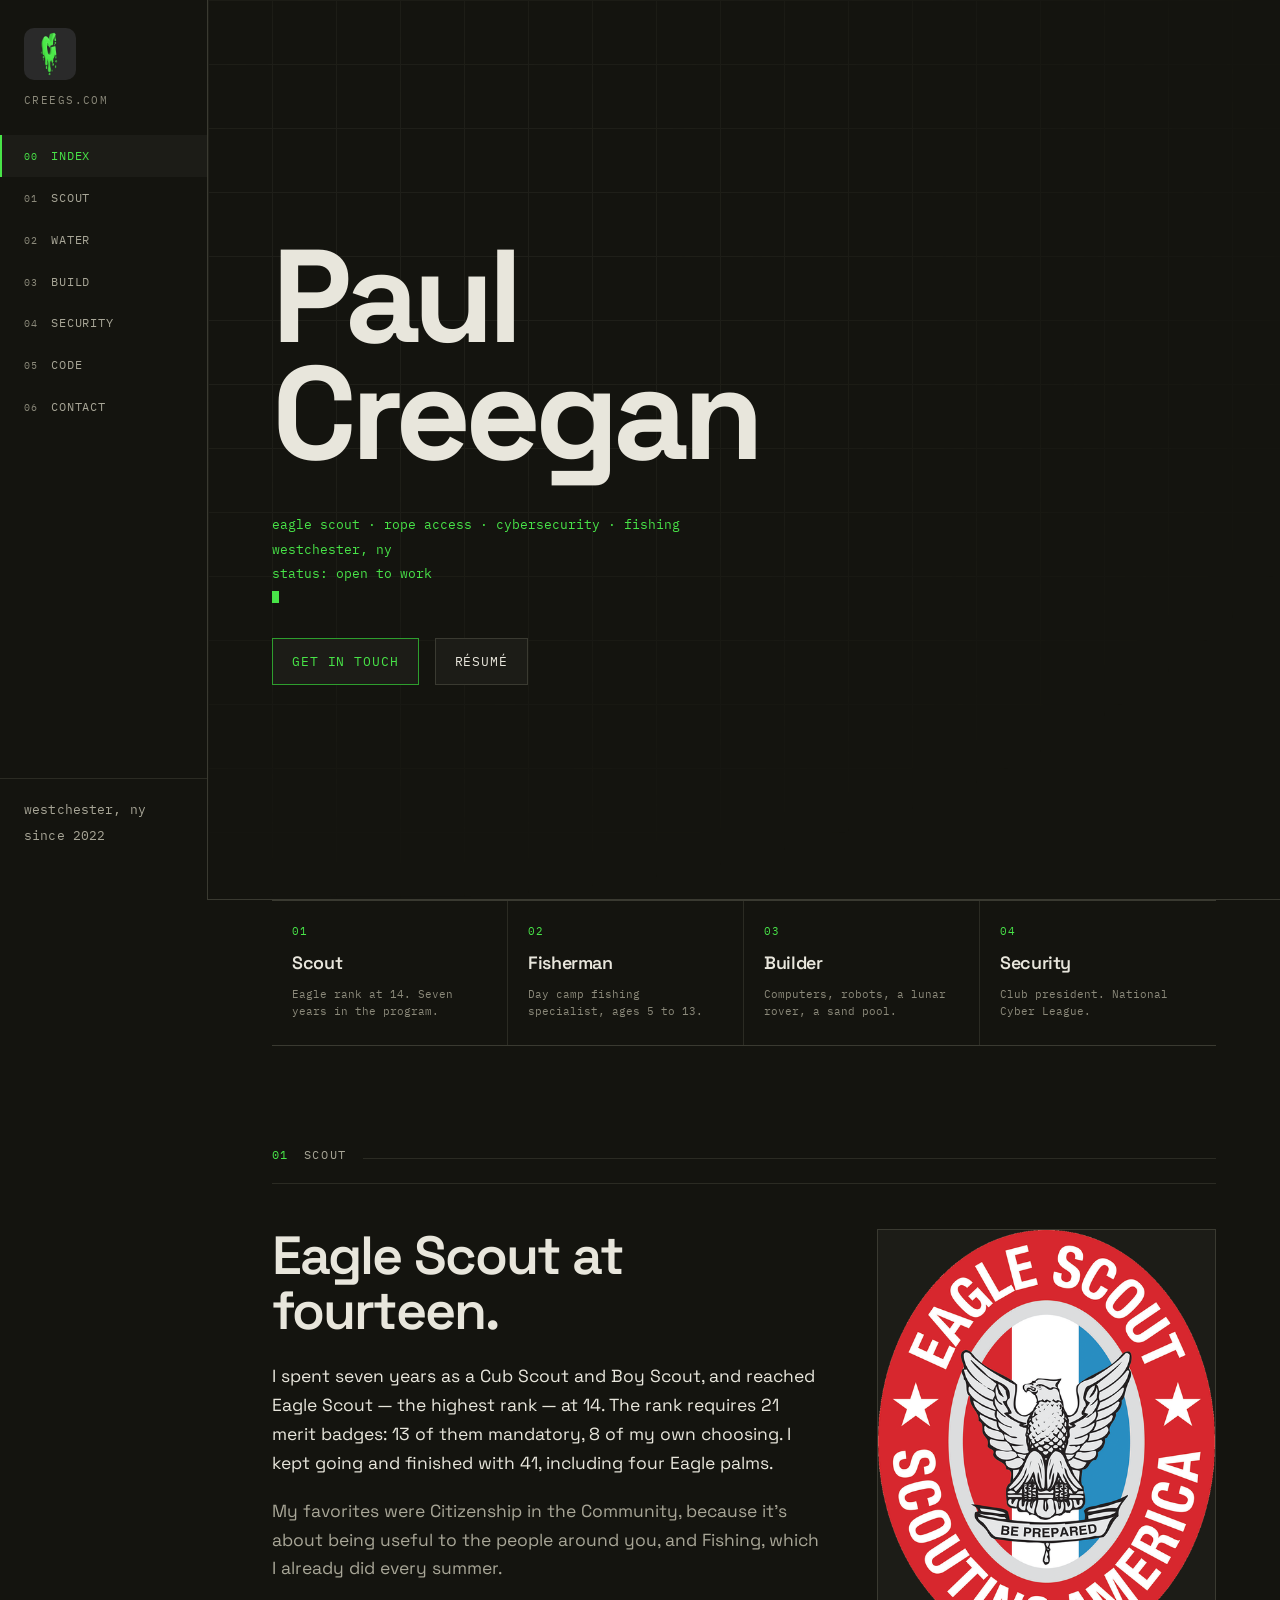
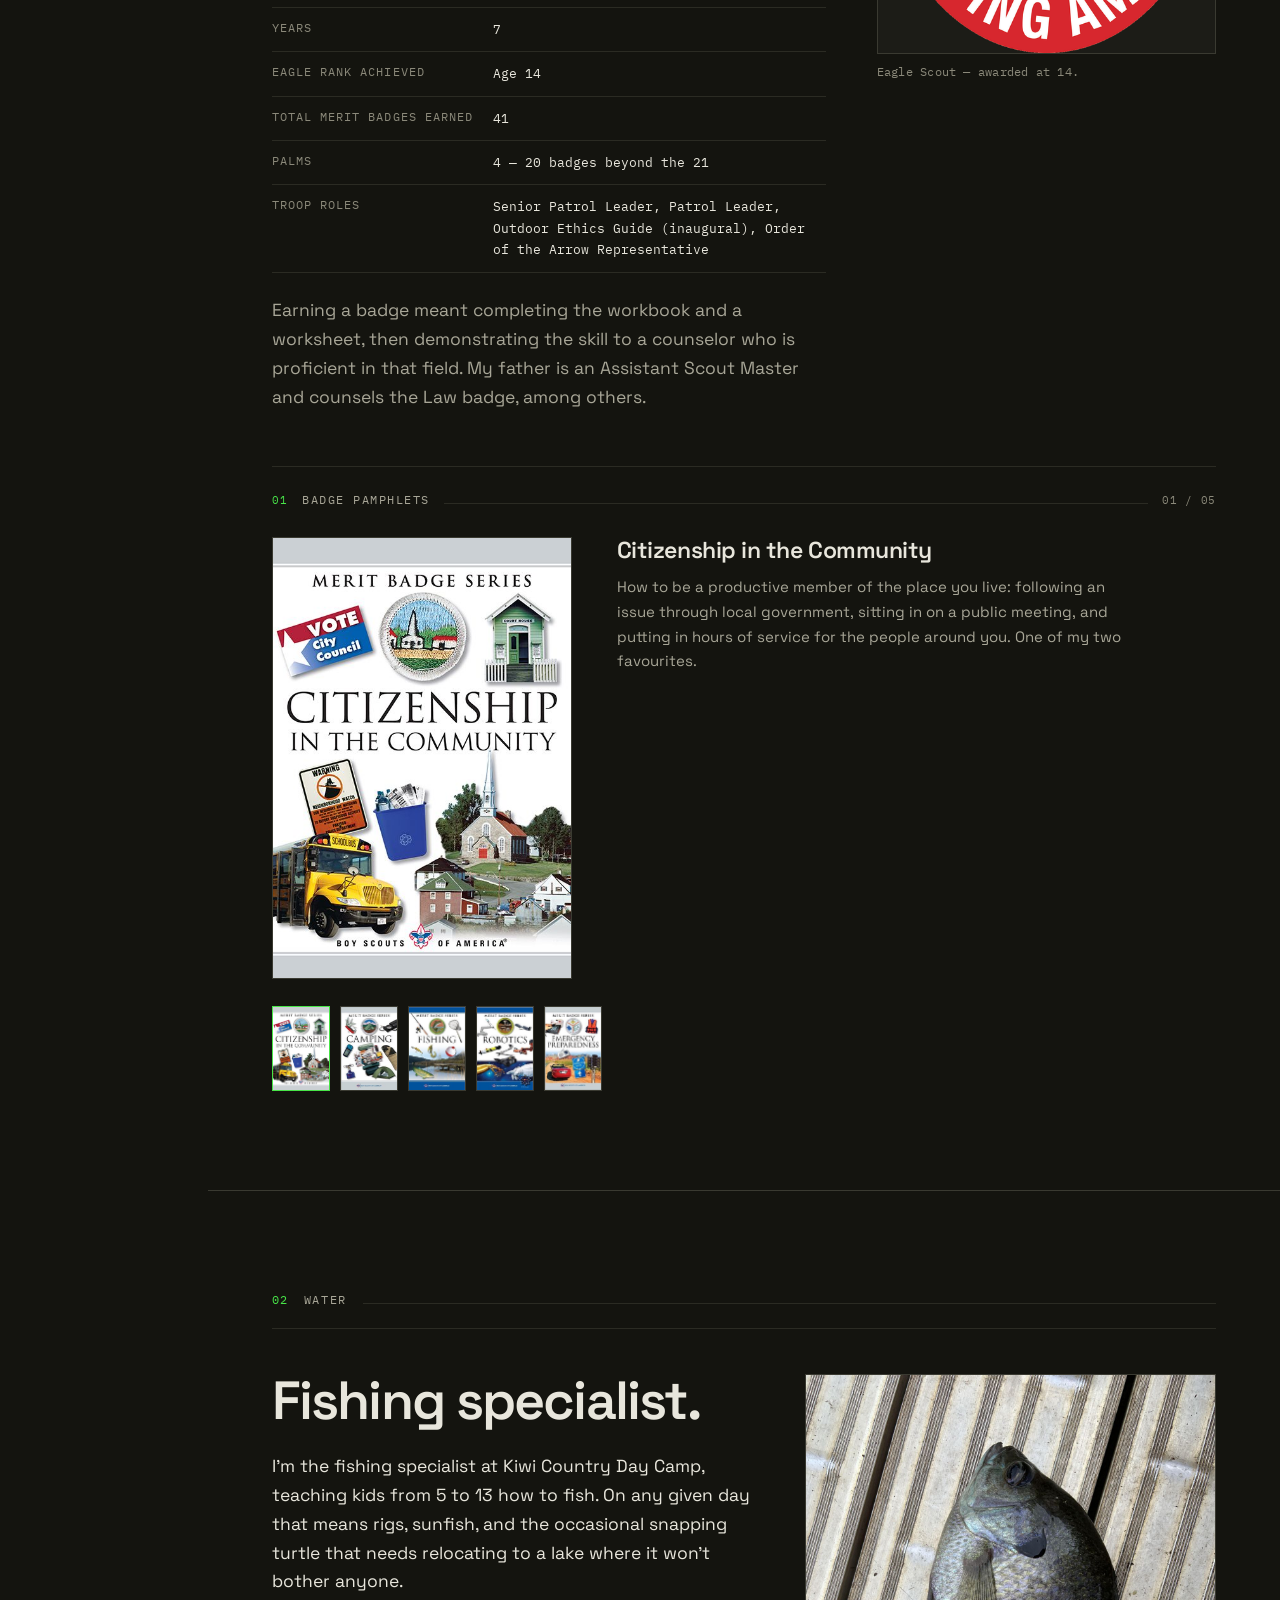
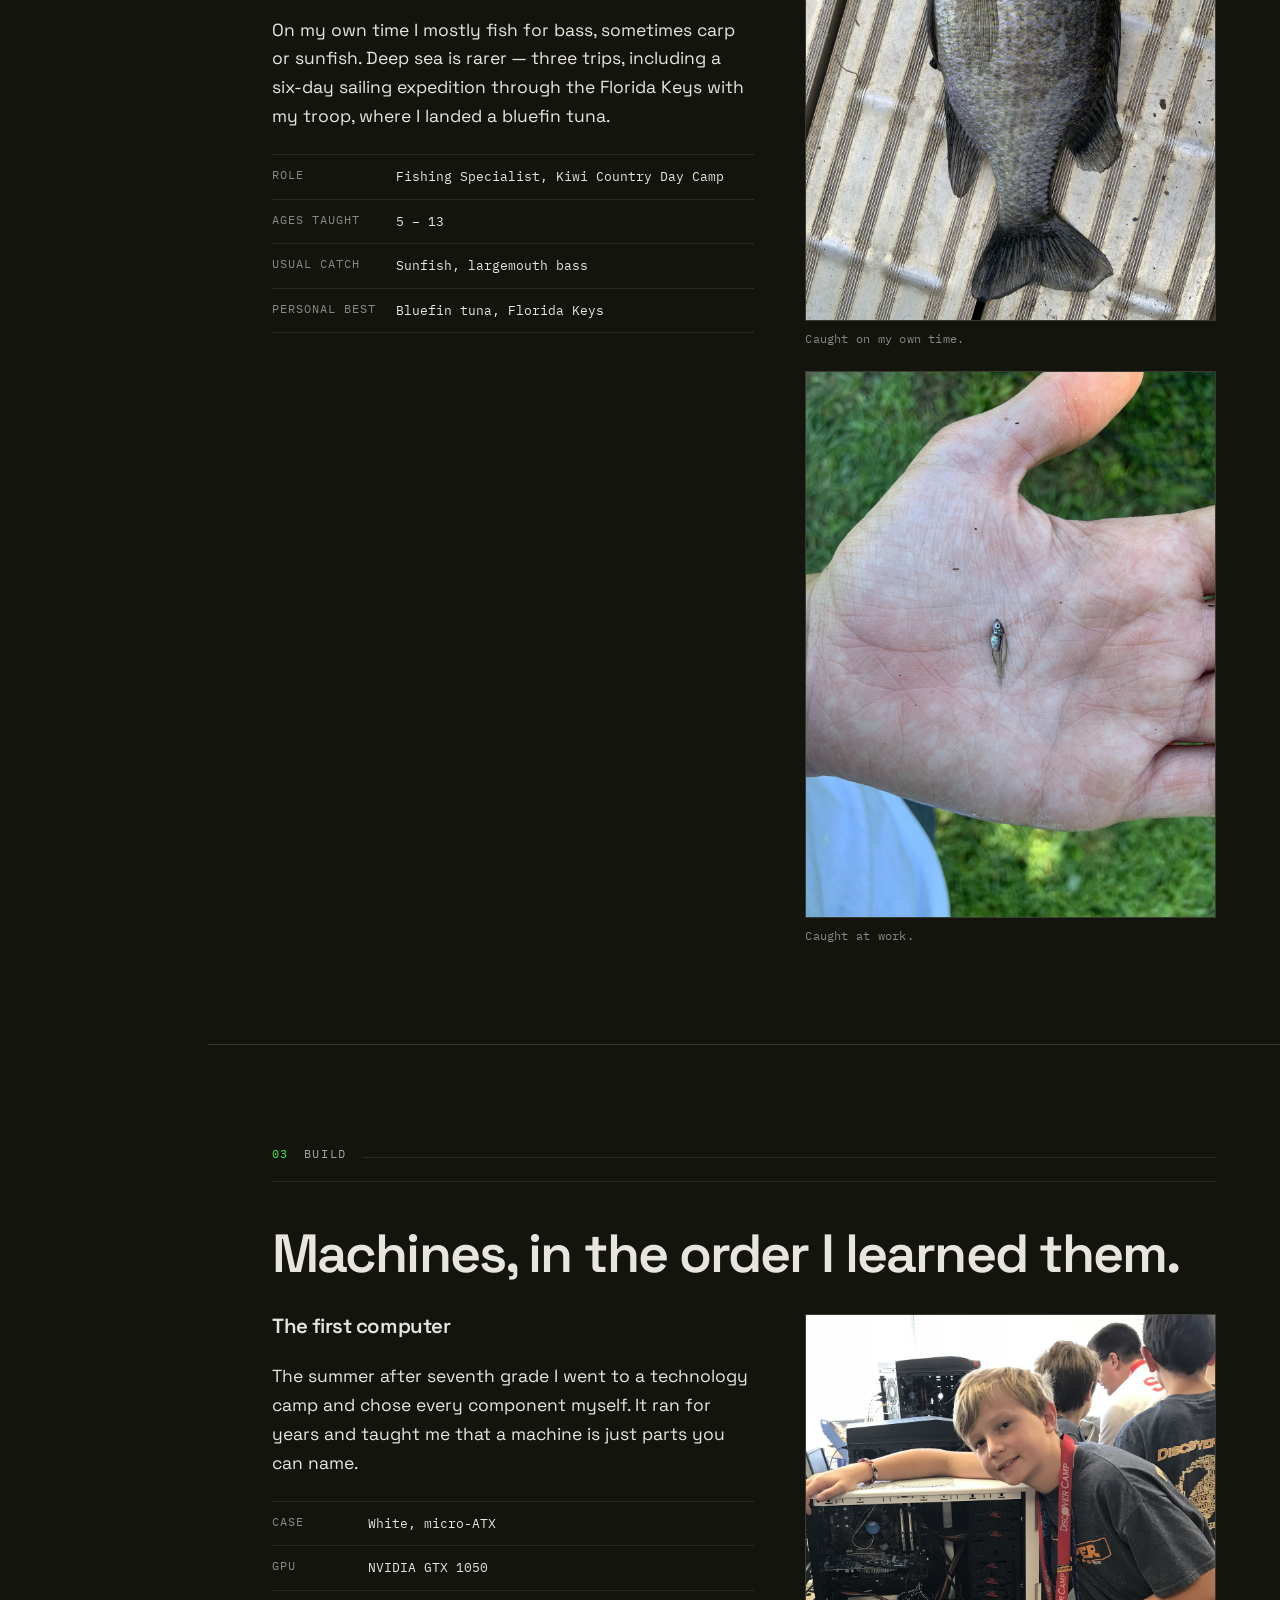
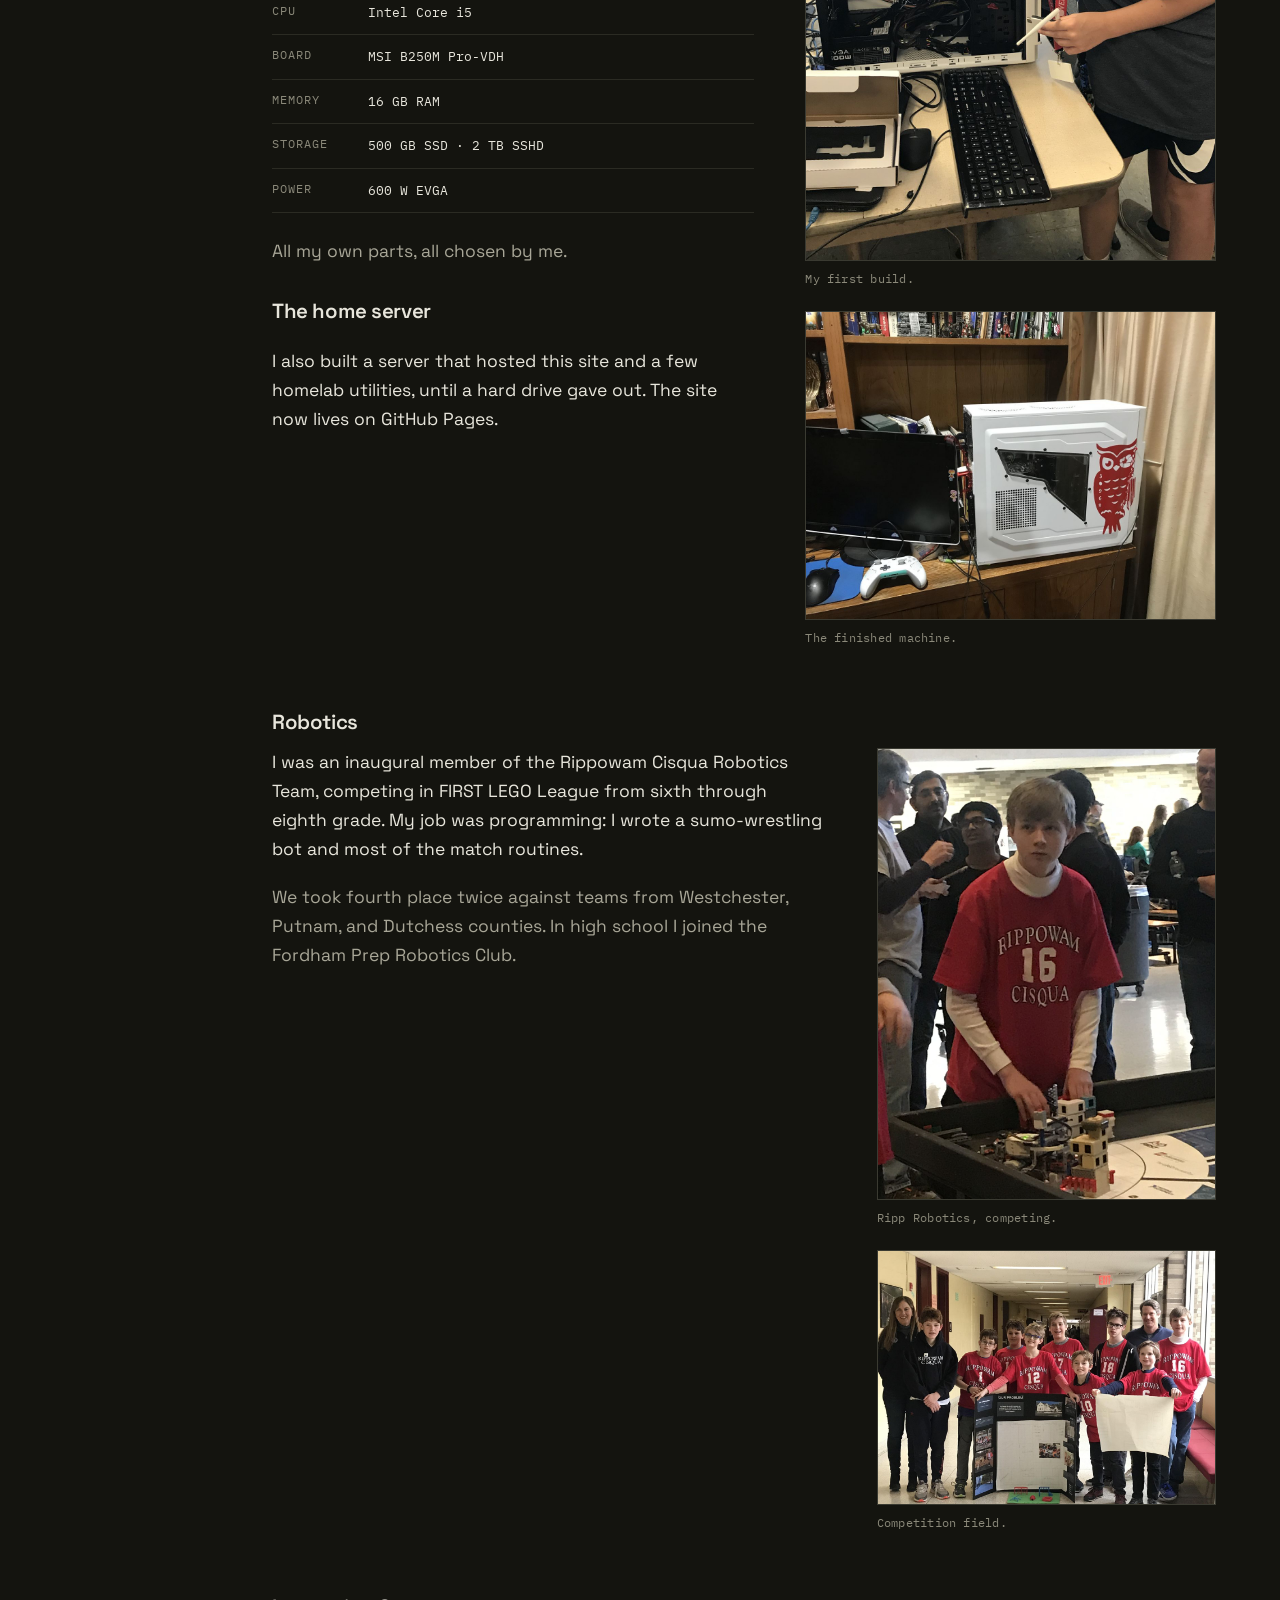
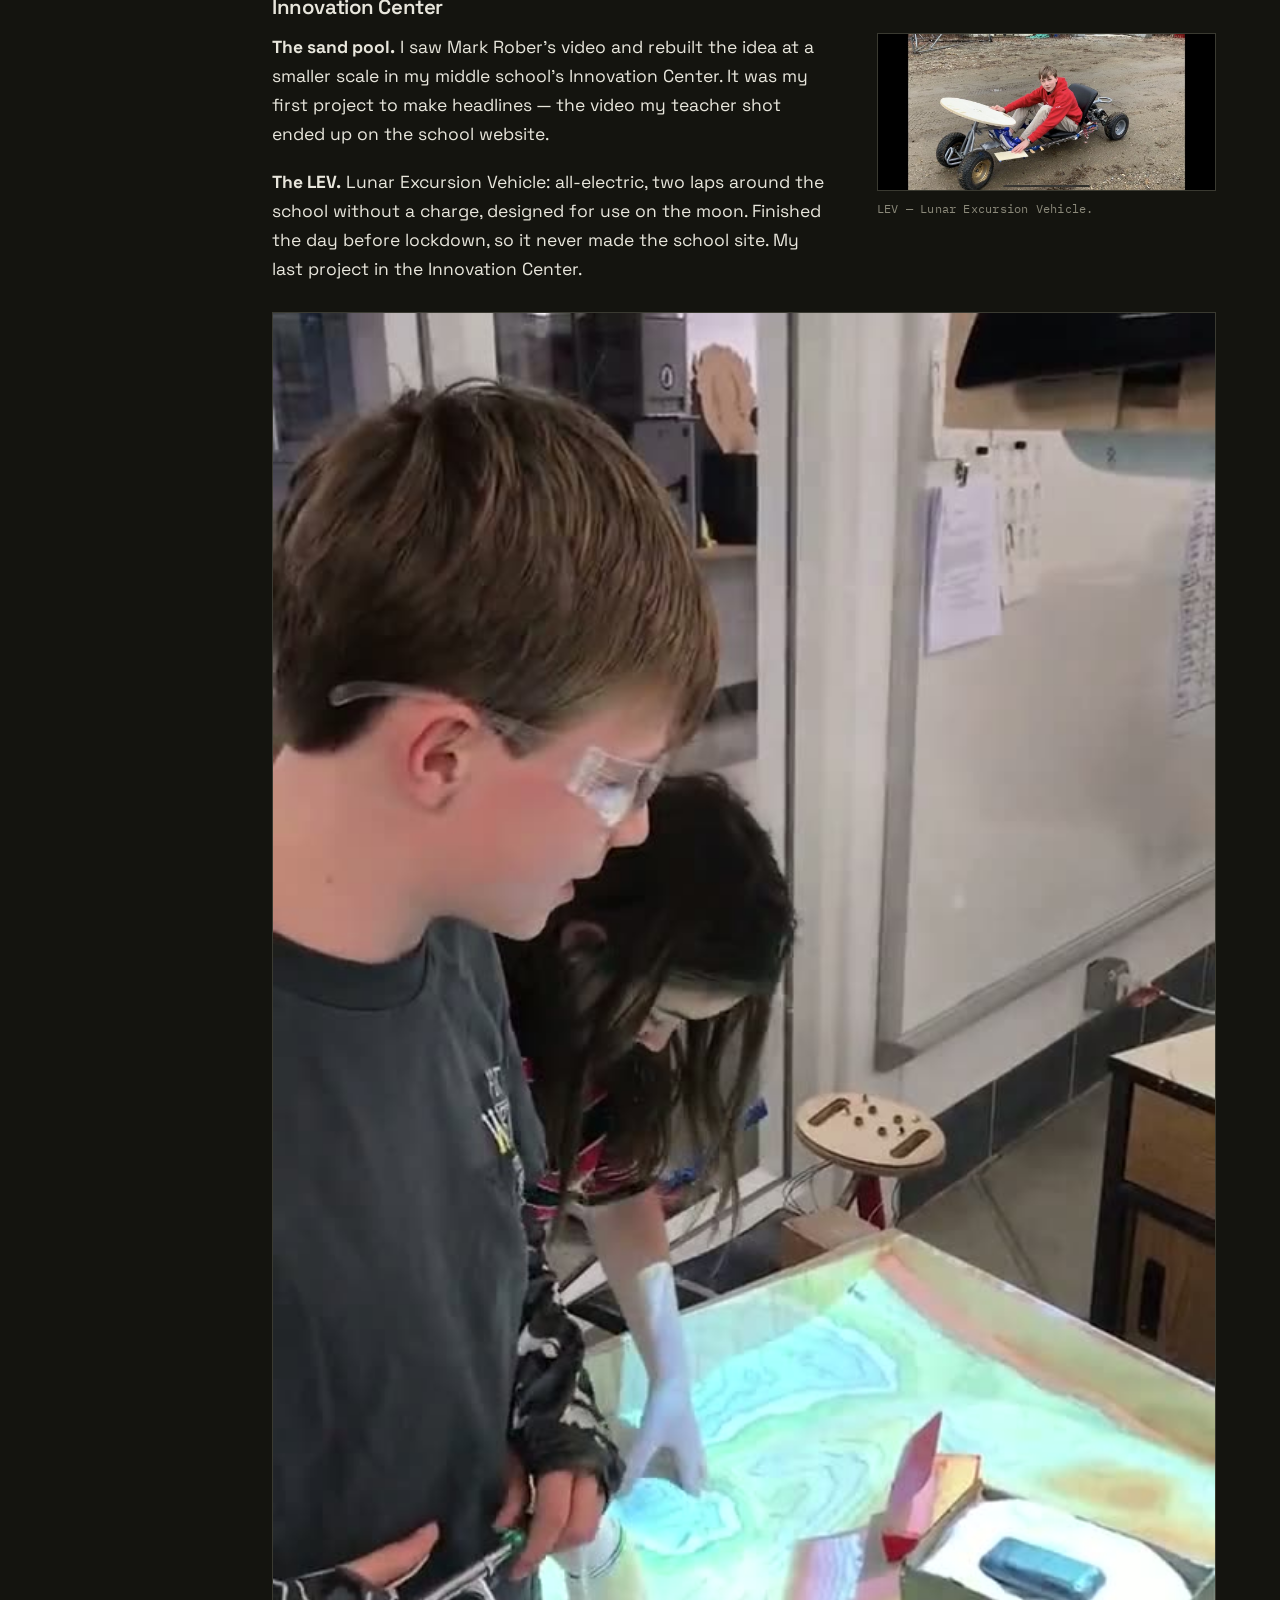
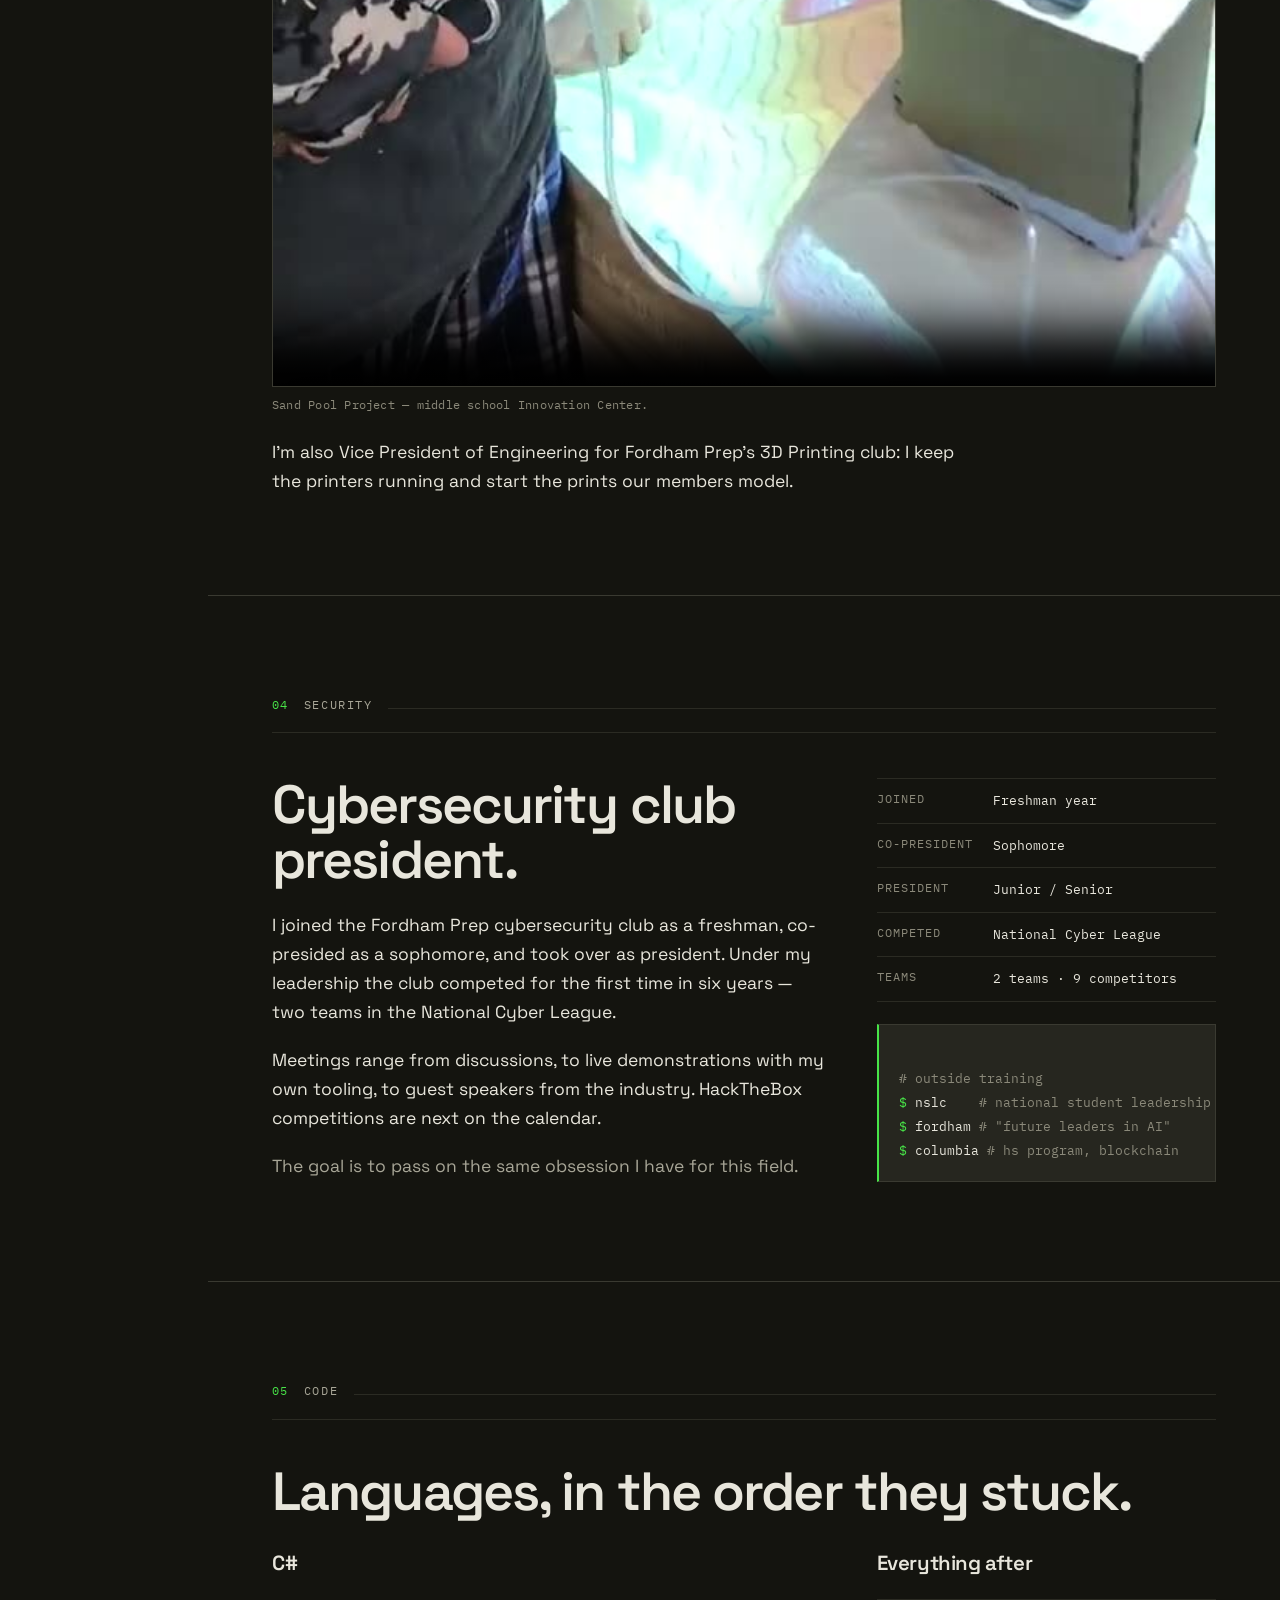
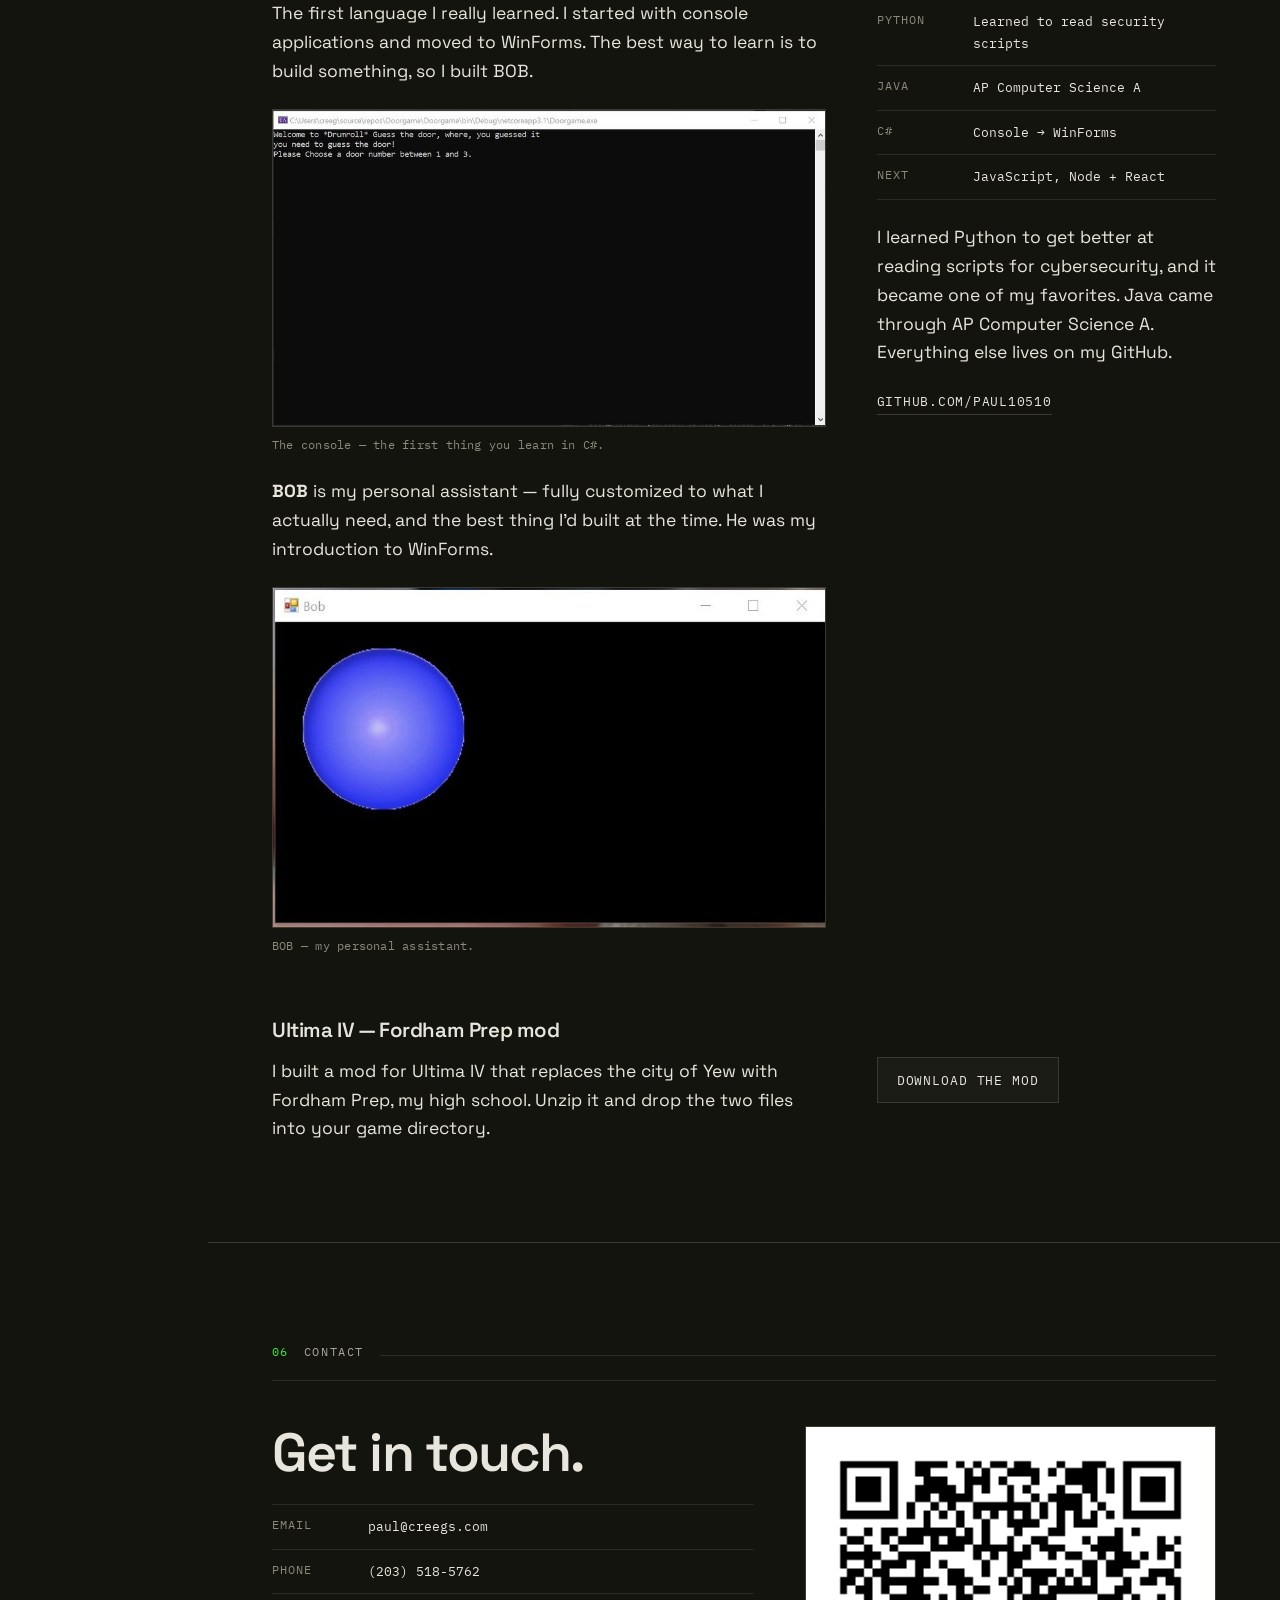
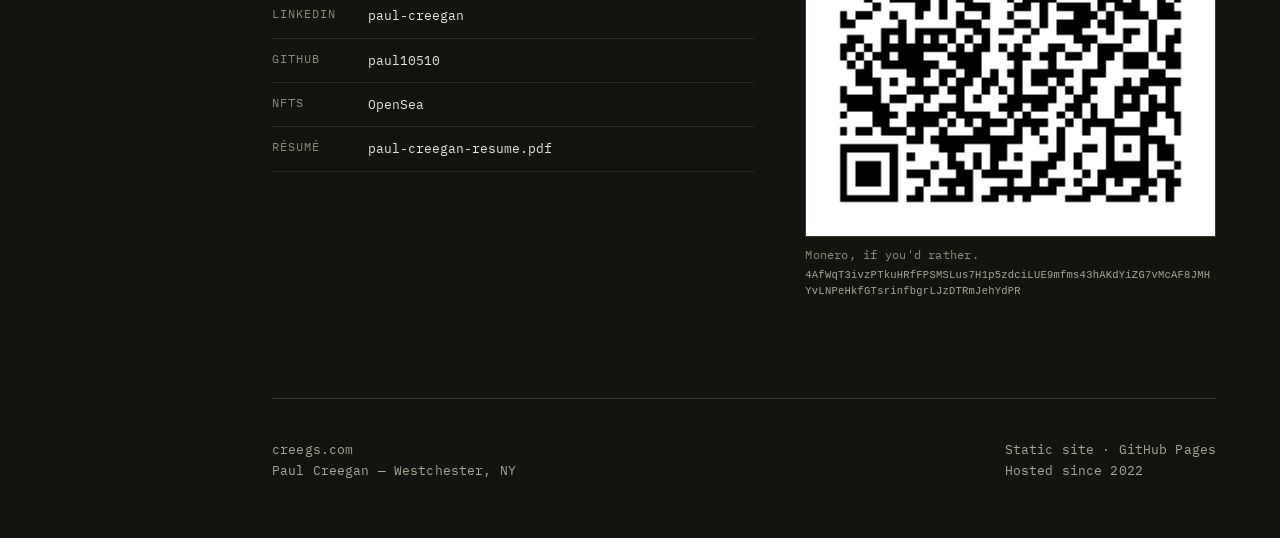
==== index.html @ 913aa78a "Describe what each merit badge is about, not what its cover shows The five gallery descriptions cata" ====
<!DOCTYPE html>
<html lang="en">
<head>
<meta charset="utf-8">
<meta name="viewport" content="width=device-width, initial-scale=1">
<title>Paul Creegan — creegs.com</title>
<meta name="description" content="Paul Creegan — Eagle Scout, cybersecurity club president, computer builder and programmer. Westchester, NY.">
<link rel="icon" href="assets/img/favicon.ico" type="image/x-icon">
<link rel="preconnect" href="https://fonts.googleapis.com">
<link rel="preconnect" href="https://fonts.gstatic.com" crossorigin>
<link href="https://fonts.googleapis.com/css2?family=IBM+Plex+Mono:wght@400;500&family=Space+Grotesk:wght@400;500;600;700&display=swap" rel="stylesheet">
<link rel="stylesheet" href="assets/css/main.css">
</head>
<body>

<!-- fixed instrument rail -->
<aside class="rail">
  <div class="rail__mark">
    <img src="assets/img/logo.jpg" alt="" width="34" height="34">
    <span>creegs.com</span>
  </div>
  <nav class="rail__nav" aria-label="Sections">
    <a href="#top"><span class="n">00</span>Index</a>
    <a href="#scout"><span class="n">01</span>Scout</a>
    <a href="#water"><span class="n">02</span>Water</a>
    <a href="#build"><span class="n">03</span>Build</a>
    <a href="#security"><span class="n">04</span>Security</a>
    <a href="#code"><span class="n">05</span>Code</a>
    <a href="#contact"><span class="n">06</span>Contact</a>
  </nav>
  <div class="rail__foot meta">
    <span>westchester, ny</span>
    <span>since 2022</span>
  </div>
</aside>

<!-- mobile tab bar -->
<div class="topbar">
  <div class="topbar__row">
    <div class="topbar__mark">
      <img src="assets/img/logo.jpg" alt="" width="24" height="24">
      <span>creegs.com</span>
    </div>
  </div>
  <nav class="topbar__nav" aria-label="Sections">
    <a href="#top">Index</a>
    <a href="#scout">Scout</a>
    <a href="#water">Water</a>
    <a href="#build">Build</a>
    <a href="#security">Security</a>
    <a href="#code">Code</a>
    <a href="#contact">Contact</a>
  </nav>
</div>

<main class="main">

<!-- ══════════════ 00 · INDEX ══════════════ -->
<section class="hero" id="top">
  <div class="hero__grid" aria-hidden="true"></div>
  <div class="hero__inner">
    <div>
      <h1 class="hero__title">
        <span class="display">Paul<br>Creegan</span>
      </h1>
      <div class="hero__status" data-status aria-live="off"></div>
      <div class="hero__links">
        <a class="btn btn--primary" href="#contact">Get in touch</a>
        <a class="btn" href="resume.html">Résumé</a>
      </div>
    </div>
  </div>
</section>

<div class="wrap">
  <nav class="roles" aria-label="The four identities">
    <a href="#scout"><span class="n">01</span><span class="t">Scout</span><span class="d">Eagle rank at 14. Seven years in the program.</span></a>
    <a href="#water"><span class="n">02</span><span class="t">Fisherman</span><span class="d">Day camp fishing specialist, ages 5 to 13.</span></a>
    <a href="#build"><span class="n">03</span><span class="t">Builder</span><span class="d">Computers, robots, a lunar rover, a sand pool.</span></a>
    <a href="#security"><span class="n">04</span><span class="t">Security</span><span class="d">Club president. National Cyber League.</span></a>
  </nav>
</div>

<!-- ══════════════ 01 · SCOUT ══════════════ -->
<section class="section" id="scout">
  <div class="wrap">
    <div class="section__head">
      <span class="section__num">01</span>
      <span class="section__label">Scout</span>
      <span class="section__rule" aria-hidden="true"></span>
    </div>

    <div class="split">
      <div class="stack">
        <h2 class="section-title">Eagle Scout at fourteen.</h2>
        <p class="prose">I spent seven years as a Cub Scout and Boy Scout, and reached Eagle Scout — the highest rank — at 14. The rank requires 21 merit badges: 13 of them mandatory, 8 of my own choosing. I kept going and finished with 41, including four Eagle palms.</p>
        <p class="prose prose--dim">My favorites were Citizenship in the Community, because it's about being useful to the people around you, and Fishing, which I already did every summer.</p>
        <div class="dl">
          <div><dt>Years</dt><dd>7</dd></div>
          <div><dt>Eagle Rank achieved</dt><dd>Age 14</dd></div>
          <div><dt>Total Merit Badges earned</dt><dd>41</dd></div>
          <div><dt>Palms</dt><dd>4 — 20 badges beyond the 21</dd></div>
          <div>
            <dt>Troop roles</dt>
            <dd>Senior Patrol Leader, Patrol Leader,
Outdoor&nbsp;Ethics Guide (inaugural), Order of the Arrow Representative</dd>
          </div>
        </div>
        <p class="prose prose--dim">Earning a badge meant completing the workbook and a worksheet, then demonstrating the skill to a counselor who is proficient in that field. My father is an Assistant Scout Master and counsels the Law badge, among others.</p>
      </div>

      <figure>
        <img src="assets/img/eagle-scout.png" alt="Eagle Scout rank insignia: an eagle over a shield on a scroll reading Be Prepared" loading="lazy" width="520" height="652">
        <figcaption>Eagle Scout — awarded at 14.</figcaption>
      </figure>
    </div>

    <div class="gallery">
      <div class="gallery__head">
        <span class="gallery__num">01</span>
        <span class="gallery__label">Badge pamphlets</span>
        <span class="gallery__rule" aria-hidden="true"></span>
        <span class="gallery__count" id="galleryCount">01 / 05</span>
      </div>

      <div class="gallery__stage">
        <figure class="gallery__fig">
          <img id="galleryImg" src="assets/img/badge-citizenship.jpg" alt="Citizenship in the Community merit badge pamphlet" loading="lazy" width="470" height="700">
        </figure>
        <div class="gallery__meta">
          <h3 id="galleryTitle">Citizenship in the Community</h3>
          <p id="galleryDesc">How to be a productive member of the place you live: following an issue through local government, sitting in on a public meeting, and putting in hours of service for the people around you. One of my two favourites.</p>
        </div>
      </div>

      <div class="gallery__thumbs" role="group" aria-label="Merit badge pamphlets">
        <button class="gallery__thumb is-active" type="button" aria-pressed="true"
          data-src="assets/img/badge-citizenship.jpg"
          data-alt="Citizenship in the Community merit badge pamphlet"
          data-title="Citizenship in the Community"
          data-desc="How to be a productive member of the place you live: following an issue through local government, sitting in on a public meeting, and putting in hours of service for the people around you. One of my two favourites.">
          <img src="assets/img/badge-citizenship.jpg" alt="" loading="lazy" width="56" height="83">
        </button>
        <button class="gallery__thumb" type="button" aria-pressed="false"
          data-src="assets/img/badge-camping.jpg"
          data-alt="Camping merit badge pamphlet"
          data-title="Camping"
          data-desc="Required for Eagle. Planning a campout and then actually living it: picking a site, gear, food preparation, shelter, and the habits that leave a place the way you found it.">
          <img src="assets/img/badge-camping.jpg" alt="" loading="lazy" width="56" height="83">
        </button>
        <button class="gallery__thumb" type="button" aria-pressed="false"
          data-src="assets/img/badge-fishing.jpg"
          data-alt="Fishing merit badge pamphlet"
          data-title="Fishing"
          data-desc="The craft and the conservation side of the same hobby I teach all summer: tackle and knots, reading water, identifying species, and the regulations and catch practices that keep a fishery healthy.">
          <img src="assets/img/badge-fishing.jpg" alt="" loading="lazy" width="56" height="83">
        </button>
        <button class="gallery__thumb" type="button" aria-pressed="false"
          data-src="assets/img/badge-robotics.jpg"
          data-alt="Robotics merit badge pamphlet"
          data-title="Robotics"
          data-desc="Designing, building, and programming a machine that does a job: the engineering design process, sensors and actuators, drive systems, and a look at where robotics is heading. STEM-based, with a Nova award.">
          <img src="assets/img/badge-robotics.jpg" alt="" loading="lazy" width="56" height="83">
        </button>
        <button class="gallery__thumb" type="button" aria-pressed="false"
          data-src="assets/img/badge-eprep.jpg"
          data-alt="Emergency Preparedness merit badge pamphlet"
          data-title="Emergency Preparedness"
          data-desc="Getting ready for the emergencies you hope never happen: a family plan, a kit, and knowing your role — then the response itself, from triage to calling for help to the different kinds of disaster you might face.">
          <img src="assets/img/badge-eprep.jpg" alt="" loading="lazy" width="56" height="83">
        </button>
      </div>
    </div>
  </div>
</section>

<!-- ══════════════ 02 · WATER ══════════════ -->
<section class="section" id="water">
  <div class="wrap">
    <div class="section__head">
      <span class="section__num">02</span>
      <span class="section__label">Water</span>
      <span class="section__rule" aria-hidden="true"></span>
    </div>

    <div class="split split--wide-media">
      <div class="stack">
        <h2 class="section-title">Fishing specialist.</h2>
        <p class="prose">I'm the fishing specialist at Kiwi Country Day Camp, teaching kids from 5 to 13 how to fish. On any given day that means rigs, sunfish, and the occasional snapping turtle that needs relocating to a lake where it won't bother anyone.</p>
        <p class="prose">On my own time I mostly fish for bass, sometimes carp or sunfish. Deep sea is rarer — three trips, including a six-day sailing expedition through the Florida Keys with my troop, where I landed a bluefin tuna.</p>
        <div class="dl">
          <div><dt>Role</dt><dd>Fishing Specialist, Kiwi Country Day Camp</dd></div>
          <div><dt>Ages taught</dt><dd>5 – 13</dd></div>
          <div><dt>Usual catch</dt><dd>Sunfish, largemouth bass</dd></div>
          <div><dt>Personal best</dt><dd>Bluefin tuna, Florida Keys</dd></div>
        </div>
      </div>

      <div class="stack">
        <figure>
          <img src="assets/img/fish-1.jpg" alt="A fish held up after a catch" loading="lazy" width="1200" height="1600">
          <figcaption>Caught on my own time.</figcaption>
        </figure>
        <figure>
          <img src="assets/img/fish-2.jpg" alt="A fish caught while working at camp" loading="lazy" width="1200" height="1600">
          <figcaption>Caught at work.</figcaption>
        </figure>
      </div>
    </div>
  </div>
</section>

<!-- ══════════════ 03 · BUILD ══════════════ -->
<section class="section" id="build">
  <div class="wrap">
    <div class="section__head">
      <span class="section__num">03</span>
      <span class="section__label">Build</span>
      <span class="section__rule" aria-hidden="true"></span>
    </div>

    <h2 class="section-title" style="margin-bottom:32px">Machines, in the order I learned them.</h2>

    <div class="split split--wide-media">
      <div class="stack">
        <h3>The first computer</h3>
        <p class="prose">The summer after seventh grade I went to a technology camp and chose every component myself. It ran for years and taught me that a machine is just parts you can name.</p>
        <div class="dl">
          <div><dt>Case</dt><dd>White, micro-ATX</dd></div>
          <div><dt>GPU</dt><dd>NVIDIA GTX 1050</dd></div>
          <div><dt>CPU</dt><dd>Intel Core i5</dd></div>
          <div><dt>Board</dt><dd>MSI B250M Pro-VDH</dd></div>
          <div><dt>Memory</dt><dd>16 GB RAM</dd></div>
          <div><dt>Storage</dt><dd>500 GB SSD · 2 TB SSHD</dd></div>
          <div><dt>Power</dt><dd>600 W EVGA</dd></div>
        </div>
        <p class="prose prose--dim">All my own parts, all chosen by me.</p>

        <h3 style="margin-top:34px">The home server</h3>
        <p class="prose">I also built a server that hosted this site and a few homelab utilities, until a hard drive gave out. The site now lives on GitHub Pages.</p>
      </div>

      <div class="stack">
        <figure>
          <img src="assets/img/computer-1.jpg" alt="A desktop computer being built, components laid out" loading="lazy" width="1200" height="1600">
          <figcaption>My first build.</figcaption>
        </figure>
        <figure>
          <img src="assets/img/computer-2.jpg" alt="A white micro-ATX tower on a shelf" loading="lazy" width="1200" height="900">
          <figcaption>The finished machine.</figcaption>
        </figure>
      </div>
    </div>

    <div style="margin-top:clamp(52px,7vh,88px)">
      <h3 style="margin-bottom:14px">Robotics</h3>
      <div class="split">
        <div class="stack">
          <p class="prose">I was an inaugural member of the Rippowam Cisqua Robotics Team, competing in FIRST LEGO League from sixth through eighth grade. My job was programming: I wrote a sumo-wrestling bot and most of the match routines.</p>
          <p class="prose prose--dim">We took fourth place twice against teams from Westchester, Putnam, and Dutchess counties. In high school I joined the Fordham Prep Robotics Club.</p>
        </div>
        <div class="stack">
          <figure>
            <img src="assets/img/robotics-1.jpg" alt="A LEGO League robot on the competition table" loading="lazy" width="1200" height="1600">
            <figcaption>Ripp Robotics, competing.</figcaption>
          </figure>
          <figure>
            <img src="assets/img/robotics-2.jpg" alt="A LEGO League robot on the competition field" loading="lazy" width="1200" height="900">
            <figcaption>Competition field.</figcaption>
          </figure>
        </div>
      </div>
    </div>

    <div style="margin-top:clamp(52px,7vh,88px)">
      <h3 style="margin-bottom:14px">Innovation Center</h3>
      <div class="split">
        <div class="stack">
          <p class="prose"><strong>The sand pool.</strong> I saw Mark Rober's video and rebuilt the idea at a smaller scale in my middle school's Innovation Center. It was my first project to make headlines — the video my teacher shot ended up on the school website.</p>
          <p class="prose"><strong>The LEV.</strong> Lunar Excursion Vehicle: all-electric, two laps around the school without a charge, designed for use on the moon. Finished the day before lockdown, so it never made the school site. My last project in the Innovation Center.</p>
        </div>
        <figure>
          <img src="assets/img/lev.png" alt="The Lunar Excursion Vehicle, an electric rover built for a class project" loading="lazy" width="1200" height="554">
          <figcaption>LEV — Lunar Excursion Vehicle.</figcaption>
        </figure>
      </div>

      <figure style="margin-top:28px">
        <video controls preload="metadata" poster="assets/img/sand-pool-poster.jpg" width="1000">
          <source src="assets/img/sand-pool.mp4" type="video/mp4">
          Your browser doesn't support embedded video. <a href="assets/img/sand-pool.mp4">Download the clip</a> instead.
        </video>
        <figcaption>Sand Pool Project — middle school Innovation Center.</figcaption>
      </figure>

      <p class="prose" style="margin-top:24px">I'm also Vice President of Engineering for Fordham Prep's 3D Printing club: I keep the printers running and start the prints our members model.</p>
    </div>
  </div>
</section>

<!-- ══════════════ 04 · SECURITY ══════════════ -->
<section class="section" id="security">
  <div class="wrap">
    <div class="section__head">
      <span class="section__num">04</span>
      <span class="section__label">Security</span>
      <span class="section__rule" aria-hidden="true"></span>
    </div>

    <div class="split">
      <div class="stack">
        <h2 class="section-title">Cybersecurity club president.</h2>
        <p class="prose">I joined the Fordham Prep cybersecurity club as a freshman, co-presided as a sophomore, and took over as president. Under my leadership the club competed for the first time in six years — two teams in the National Cyber League.</p>
        <p class="prose">Meetings range from discussions, to live demonstrations with my own tooling, to guest speakers from the industry. HackTheBox competitions are next on the calendar.</p>
        <p class="prose prose--dim">The goal is to pass on the same obsession I have for this field.</p>
      </div>

      <div class="stack">
        <div class="dl">
          <div><dt>Joined</dt><dd>Freshman year</dd></div>
          <div><dt>Co-President</dt><dd>Sophomore</dd></div>
          <div><dt>President</dt><dd>Junior / Senior</dd></div>
          <div><dt>Competed</dt><dd>National Cyber League</dd></div>
          <div><dt>Teams</dt><dd>2 teams · 9 competitors</dd></div>
        </div>
        <div class="terminal" aria-label="Terminal readout of outside training">
<span class="c"># outside training</span>
<span class="k">$</span> nslc    <span class="c"># national student leadership conf, DC</span>
<span class="k">$</span> fordham <span class="c"># "future leaders in AI"</span>
<span class="k">$</span> columbia <span class="c"># hs program, blockchain</span></div>
      </div>
    </div>
  </div>
</section>

<!-- ══════════════ 05 · CODE ══════════════ -->
<section class="section" id="code">
  <div class="wrap">
    <div class="section__head">
      <span class="section__num">05</span>
      <span class="section__label">Code</span>
      <span class="section__rule" aria-hidden="true"></span>
    </div>

    <h2 class="section-title" style="margin-bottom:32px">Languages, in the order they stuck.</h2>

    <div class="split">
      <div class="stack">
        <h3>C#</h3>
        <p class="prose">The first language I really learned. I started with console applications and moved to WinForms. The best way to learn is to build something, so I built BOB.</p>
        <figure>
          <img src="assets/img/csharp.jpg" alt="A C# console application running in a terminal" loading="lazy" width="900" height="515">
          <figcaption>The console — the first thing you learn in C#.</figcaption>
        </figure>
        <p class="prose"><strong>BOB</strong> is my personal assistant — fully customized to what I actually need, and the best thing I'd built at the time. He was my introduction to WinForms.</p>
        <figure>
          <img src="assets/img/bob.jpg" alt="BOB, a WinForms desktop assistant application" loading="lazy" width="802" height="493">
          <figcaption>BOB — my personal assistant.</figcaption>
        </figure>
      </div>

      <div class="stack">
        <h3>Everything after</h3>
        <div class="dl">
          <div><dt>Python</dt><dd>Learned to read security scripts</dd></div>
          <div><dt>Java</dt><dd>AP Computer Science A</dd></div>
          <div><dt>C#</dt><dd>Console → WinForms</dd></div>
          <div><dt>Next</dt><dd>JavaScript, Node + React</dd></div>
        </div>
        <p class="prose">I learned Python to get better at reading scripts for cybersecurity, and it became one of my favorites. Java came through AP Computer Science A. Everything else lives on my GitHub.</p>
        <a class="link" href="https://github.com/paul10510" target="_blank" rel="noopener">github.com/paul10510</a>
      </div>
    </div>

    <div style="margin-top:clamp(52px,7vh,88px)">
      <h3 style="margin-bottom:14px">Ultima IV — Fordham Prep mod</h3>
      <div class="split">
        <div class="stack">
          <p class="prose">I built a mod for Ultima IV that replaces the city of Yew with Fordham Prep, my high school. Unzip it and drop the two files into your game directory.</p>
        </div>
        <div>
          <a class="btn" href="assets/fp-yew-mod.zip" download>Download the mod</a>
        </div>
      </div>
    </div>
  </div>
</section>

<!-- ══════════════ 06 · CONTACT ══════════════ -->
<section class="section" id="contact">
  <div class="wrap">
    <div class="section__head">
      <span class="section__num">06</span>
      <span class="section__label">Contact</span>
      <span class="section__rule" aria-hidden="true"></span>
    </div>

    <div class="split split--wide-media">
      <div class="stack">
        <h2 class="section-title">Get in touch.</h2>
        <div class="dl">
          <div><dt>Email</dt><dd><a href="mailto:paul@creegs.com">paul@creegs.com</a></dd></div>
          <div><dt>Phone</dt><dd><a href="tel:+12035185762">(203) 518-5762</a></dd></div>
          <div><dt>LinkedIn</dt><dd><a href="https://www.linkedin.com/in/paul-creegan" target="_blank" rel="noopener">paul-creegan</a></dd></div>
          <div><dt>GitHub</dt><dd><a href="https://github.com/paul10510" target="_blank" rel="noopener">paul10510</a></dd></div>
          <div><dt>NFTs</dt><dd><a href="https://opensea.io/champpog241" target="_blank" rel="noopener">OpenSea</a></dd></div>
          <div><dt>Résumé</dt><dd><a href="assets/paul-creegan-resume.pdf" download>paul-creegan-resume.pdf</a></dd></div>
        </div>
      </div>

      <figure>
        <img src="assets/img/qr-monero.png" alt="QR code for a Monero address" loading="lazy" width="681" height="681">
        <figcaption>Monero, if you'd rather.<br><code>4AfWqT3ivzPTkuHRfFPSMSLus7H1p5zdciLUE9mfms43hAKdYiZG7vMcAF8JMHYvLNPeHkfGTsrinfbgrLJzDTRmJehYdPR</code></figcaption>
      </figure>
    </div>
  </div>
</section>

<div class="wrap">
  <footer class="foot">
    <div class="meta">
      <div>creegs.com</div>
      <div>Paul Creegan — Westchester, NY</div>
    </div>
    <div class="meta">
      <div>Static site · GitHub Pages</div>
      <div>Hosted since 2022</div>
    </div>
  </footer>
</div>

</main>

<script src="assets/js/main.js" defer></script>
</body>
</html>
---- assets/css/main.css ----
/* ============================================================
   creegs.com — Instrument Panel
   Colors sampled from the logo (lime #48e448 on charcoal).
   ============================================================ */

:root {
  /* — ground — */
  --void:      #14140f;
  --panel:     #1c1c17;
  --panel-2:   #26261f;
  --rule:      #3a3a31;
  --rule-soft: #2b2b23;

  /* — ink — */
  --ink:       #e8e6dc;
  --ink-dim:   #a8a697;   /* 7.0:1 on --void, passes AA for small text */
  --ink-faint: #8b897a;   /* 4.6:1 on --void, passes AA — captions must stay legible */

  /* — accent: logo lime, used sparingly — */
  --lime:      #48e448;
  --lime-lo:   #2e9e2e;
  --lime-hi:   #8ff08a;

  /* — type — */
  --sans: "Space Grotesk", "Helvetica Neue", Arial, sans-serif;
  --mono: "IBM Plex Mono", "SFMono-Regular", Menlo, Consolas, monospace;

  /* — metrics — */
  --rail: 208px;
  --gutter: clamp(20px, 5vw, 72px);
  --measure: 64ch;
}

/* ============================================================
   reset
   ============================================================ */
*, *::before, *::after { box-sizing: border-box; }
* { margin: 0; padding: 0; }

html {
  scroll-behavior: smooth;
  /* the fixed rail is 208px wide; stop anchors sliding under the top bar */
  scroll-padding-top: 24px;
}
@media (prefers-reduced-motion: reduce) {
  html { scroll-behavior: auto; }
}

body {
  background: var(--void);
  color: var(--ink);
  font-family: var(--sans);
  font-size: clamp(16px, 0.55vw + 14px, 17.5px);
  line-height: 1.65;
  font-weight: 400;
  -webkit-font-smoothing: antialiased;
  text-rendering: optimizeLegibility;
  overflow-x: hidden;
}

img, video { display: block; max-width: 100%; height: auto; }
a { color: var(--ink); text-decoration: none; }

::selection { background: var(--lime); color: var(--void); }

:focus-visible {
  outline: 2px solid var(--lime);
  outline-offset: 3px;
}

/* ============================================================
   type scale
   ============================================================ */
.display {
  font-size: clamp(52px, 11vw, 132px);
  line-height: 0.88;
  letter-spacing: -0.045em;
  font-weight: 700;
}

h2.section-title {
  font-size: clamp(30px, 4.2vw, 54px);
  line-height: 1.02;
  letter-spacing: -0.035em;
  font-weight: 600;
}

h3 {
  font-size: clamp(19px, 1.6vw, 23px);
  line-height: 1.2;
  letter-spacing: -0.02em;
  font-weight: 600;
}

h4 {
  font-family: var(--mono);
  font-size: 12px;
  font-weight: 500;
  letter-spacing: 0.09em;
  color: var(--ink-dim);
  text-transform: uppercase;
}

/* mono metadata — the old site shouted these in Courier */
.meta {
  font-family: var(--mono);
  font-size: 12.5px;
  line-height: 1.7;
  color: var(--ink-dim);
  letter-spacing: 0.01em;
}
.meta a { color: var(--ink-dim); }
.meta a:hover { color: var(--lime); }

.prose { max-width: var(--measure); color: var(--ink); }
.prose + .prose { margin-top: 1.1em; }
.prose--dim { color: var(--ink-dim); }

/* ============================================================
   layout shell
   ============================================================ */
.shell { display: flex; min-height: 100vh; }

.rail {
  position: fixed;
  inset: 0 auto 0 0;
  width: var(--rail);
  border-right: 1px solid var(--rule);
  background: var(--void);
  display: flex;
  flex-direction: column;
  padding: 28px 0 24px;
  z-index: 40;
}

.rail__mark { padding: 0 24px 26px; }

.rail__mark img {
  width: 52px;
  height: 52px;
  border-radius: 10px;
}

.rail__mark span {
  display: block;
  margin-top: 11px;
  font-family: var(--mono);
  font-size: 11px;
  letter-spacing: 0.13em;
  color: var(--ink-faint);
  text-transform: uppercase;
}

.rail__nav { display: flex; flex-direction: column; }

.rail__nav a {
  font-family: var(--mono);
  font-size: 12px;
  letter-spacing: 0.07em;
  text-transform: uppercase;
  color: var(--ink-dim);
  padding: 11px 24px 11px 22px;
  border-left: 2px solid transparent;
  display: flex;
  gap: 12px;
  align-items: baseline;
  transition: color 140ms ease, border-color 140ms ease, background 140ms ease;
}
.rail__nav a .n {
  font-size: 10px;
  color: var(--ink-faint);
  font-variant-numeric: tabular-nums;
  min-width: 15px;
}
.rail__nav a:hover { color: var(--ink); background: var(--panel); }
.rail__nav a.is-active {
  color: var(--lime);
  border-left-color: var(--lime);
  background: var(--panel);
}
.rail__nav a.is-active .n { color: var(--lime); }

.rail__foot {
  margin-top: auto;
  padding: 20px 24px 30px;
  border-top: 1px solid var(--rule-soft);
  display: flex;
  flex-direction: column;
  gap: 5px;
}

.main {
  margin-left: var(--rail);
  flex: 1;
  min-width: 0; /* let grids shrink instead of overflowing */
}

.wrap {
  max-width: 1180px;
  padding: 0 var(--gutter);
}

/* ============================================================
   hero
   ============================================================ */
.hero {
  position: relative;
  min-height: min(100svh, 940px);
  display: flex;
  flex-direction: column;
  justify-content: center;
  padding: clamp(48px, 9vh, 110px) var(--gutter) 56px;
  border-bottom: 1px solid var(--rule);
  overflow: hidden;
}

/* the hairline instrument grid, at very low opacity */
.hero__grid {
  position: absolute;
  inset: 0;
  background-image:
    linear-gradient(to right, var(--rule-soft) 1px, transparent 1px),
    linear-gradient(to bottom, var(--rule-soft) 1px, transparent 1px);
  background-size: 64px 64px;
  opacity: 0.5;
  mask-image: radial-gradient(120% 90% at 18% 30%, #000 20%, transparent 78%);
  -webkit-mask-image: radial-gradient(120% 90% at 18% 30%, #000 20%, transparent 78%);
  pointer-events: none;
}

/* the hero is a single column now — no right-hand readout */
.hero__inner { position: relative; max-width: 1180px; }

/* ============================================================
   hero status — the green terminal lines, now below the name
   ============================================================ */
.hero__status {
  font-family: var(--mono);
  font-size: clamp(13px, 1.05vw, 16px);
  line-height: 1.8;
  color: var(--lime);
  /* reserve the final height (3 lines + caret) so nothing shifts as the
     lines type in — the reserved box is what the settled state occupies */
  min-height: calc(3 * 1.8em + 1.2em);
  margin-top: clamp(26px, 4.5vh, 48px);
  margin-bottom: 0;
}
.hero__status .line { display: block; white-space: pre-wrap; }
.hero__status .caret {
  display: inline-block;
  width: 0.5em;
  height: 0.9em;
  background: var(--lime);
  /* the caret is a separate block, so tighten its line box and pull it up
     onto the text's x-height instead of letting it drift down a full line */
  margin-top: 0.34em;
  vertical-align: -0.1em;
}
.hero__status .caret.is-blinking { animation: blink 1.06s steps(1) infinite; }
@keyframes blink { 50% { opacity: 0; } }

.hero__title { margin-bottom: clamp(24px, 4vh, 40px); }
.hero__title .display { color: var(--ink); }
.hero__title .display em {
  font-style: normal;
  color: var(--lime);
}

.hero__links {
  margin-top: clamp(22px, 3.2vh, 34px);
  display: flex;
  flex-wrap: wrap;
  gap: 12px 16px;
}

/* ============================================================
   sections
   ============================================================ */
.section {
  padding: clamp(72px, 11vh, 132px) 0;
  border-bottom: 1px solid var(--rule);
}
.section:last-of-type { border-bottom: 0; }

.section__head {
  display: flex;
  align-items: baseline;
  gap: 16px;
  margin-bottom: clamp(36px, 5vh, 60px);
  padding-bottom: 18px;
  border-bottom: 1px solid var(--rule-soft);
}
.section__num {
  font-family: var(--mono);
  font-size: 12px;
  color: var(--lime);
  font-variant-numeric: tabular-nums;
  letter-spacing: 0.08em;
}
.section__label {
  font-family: var(--mono);
  font-size: 12px;
  letter-spacing: 0.13em;
  text-transform: uppercase;
  color: var(--ink-dim);
}
.section__rule {
  flex: 1;
  height: 1px;
  background: var(--rule-soft);
}

/* asymmetric two-column: prose left, media bleeding right */
.split {
  display: grid;
  grid-template-columns: minmax(0, 62fr) minmax(0, 38fr);
  gap: clamp(28px, 4vw, 64px);
  align-items: start;
}
.split--wide-media { grid-template-columns: minmax(0, 54fr) minmax(0, 46fr); }

/* grid items default to min-width:auto, so a long unbreakable string inside a
   column (the Monero address, the parts list) forces the track wider than the
   viewport. Every grid/flex child that holds text must be allowed to shrink. */
.split > *,
.roles > *,
.hero__inner > * { min-width: 0; }

.stack > * + * { margin-top: clamp(20px, 2.6vh, 30px); }
.stack--tight > * + * { margin-top: 14px; }
/* give the readouts room to breathe inside a stack */
.stack .terminal { margin-top: 22px; }

/* ============================================================
   media
   ============================================================ */
figure { margin: 0; }

figure img,
figure video {
  width: 100%;
  border: 1px solid var(--rule);
  background: var(--panel);
}

figcaption {
  margin-top: 9px;
  font-family: var(--mono);
  font-size: 11.5px;
  line-height: 1.55;
  color: var(--ink-faint);
  letter-spacing: 0.02em;
  overflow-wrap: anywhere; /* the Monero address is 95 chars of unbroken text */
}

/* an address this long has to break or it pushes the page wide */
figcaption code {
  display: block;
  margin-top: 3px;
  font-size: 10.5px;
  color: var(--ink-dim);
  overflow-wrap: anywhere;
}

/* the one dark readout — a real terminal, not decoration */
.terminal {
  background: var(--panel-2);
  border: 1px solid var(--rule);
  border-left: 2px solid var(--lime);
  padding: 18px 20px;
  font-family: var(--mono);
  font-size: 13px;
  line-height: 1.85;
  color: var(--ink);
  overflow-x: auto;
  white-space: pre;
}
.terminal .k { color: var(--lime); }
.terminal .c { color: var(--ink-faint); }

/* ============================================================
   link + button treatments
   ============================================================ */
.link {
  display: inline-flex;
  align-items: center;
  gap: 7px;
  font-family: var(--mono);
  font-size: 12.5px;
  letter-spacing: 0.06em;
  text-transform: uppercase;
  color: var(--ink);
  border-bottom: 1px solid var(--rule);
  padding-bottom: 3px;
  transition: color 140ms ease, border-color 140ms ease;
}
.link:hover { color: var(--lime); border-color: var(--lime); }

.btn {
  display: inline-flex;
  align-items: center;
  gap: 9px;
  font-family: var(--mono);
  font-size: 12.5px;
  letter-spacing: 0.07em;
  text-transform: uppercase;
  padding: 12px 19px;
  border: 1px solid var(--rule);
  color: var(--ink);
  background: var(--panel);
  transition: border-color 140ms ease, color 140ms ease, background 140ms ease;
  cursor: pointer;
}
.btn:hover { border-color: var(--lime); color: var(--lime); }
.btn--primary { border-color: var(--lime-lo); color: var(--lime); }
.btn--primary:hover { background: var(--lime); color: var(--void); border-color: var(--lime); }

/* ============================================================
   data list — the tabular parts list
   ============================================================ */
.dl {
  display: grid;
  grid-template-columns: minmax(96px, auto) 1fr;
  border-top: 1px solid var(--rule-soft);
}
.dl > div {
  display: contents;
}
.dl dt,
.dl dd {
  padding: 11px 0;
  border-bottom: 1px solid var(--rule-soft);
}
.dl dt {
  font-family: var(--mono);
  font-size: 11.5px;
  letter-spacing: 0.09em;
  text-transform: uppercase;
  color: var(--ink-faint);
  padding-right: 20px;
}
.dl dd {
  font-family: var(--mono);
  font-size: 13px;
  color: var(--ink);
  font-variant-numeric: tabular-nums;
}

/* ============================================================
   merit badge gallery — click-through pamphlets with descriptions.
   Hairlines and mono labels only; lime marks the active thumb.
   ============================================================ */
.gallery {
  margin-top: clamp(44px, 6vh, 72px);
  border-top: 1px solid var(--rule-soft);
  padding-top: 24px;
}

.gallery__head {
  display: flex;
  align-items: baseline;
  gap: 14px;
  margin-bottom: clamp(22px, 3vh, 32px);
}
.gallery__num {
  font-family: var(--mono);
  font-size: 11px;
  letter-spacing: 0.1em;
  color: var(--lime);
}
.gallery__label {
  font-family: var(--mono);
  font-size: 11.5px;
  letter-spacing: 0.13em;
  text-transform: uppercase;
  color: var(--ink-dim);
}
.gallery__rule { flex: 1; height: 1px; background: var(--rule-soft); }
.gallery__count {
  font-family: var(--mono);
  font-size: 11px;
  color: var(--ink-faint);
  font-variant-numeric: tabular-nums;
  letter-spacing: 0.06em;
}

.gallery__stage {
  display: grid;
  grid-template-columns: minmax(0, 300px) minmax(0, 1fr);
  gap: clamp(24px, 3.5vw, 48px);
  align-items: start;
}

.gallery__fig { margin: 0; min-width: 0; }
.gallery__fig img {
  width: 100%;
  border: 1px solid var(--rule);
  background: var(--panel);
  aspect-ratio: 225 / 332;
  object-fit: cover;
}

.gallery__meta { min-width: 0; }
.gallery__meta h3 {
  font-size: clamp(20px, 1.8vw, 26px);
  line-height: 1.15;
  letter-spacing: -0.02em;
  margin-bottom: 12px;
}
.gallery__meta p {
  color: var(--ink-dim);
  max-width: 52ch;
  font-size: 15px;
  line-height: 1.65;
}

/* the fade when a pamphlet changes — motion that answers a click */
.gallery__stage.is-swapping .gallery__fig img,
.gallery__stage.is-swapping .gallery__meta {
  opacity: 0;
}
.gallery__fig img,
.gallery__meta { transition: opacity 130ms ease; }

.gallery__thumbs {
  display: flex;
  flex-wrap: wrap;
  gap: 10px;
  margin-top: clamp(22px, 3vh, 32px);
}
.gallery__thumb {
  padding: 0;
  border: 1px solid var(--rule);
  background: var(--panel);
  cursor: pointer;
  line-height: 0;
  transition: border-color 140ms ease;
}
.gallery__thumb img {
  width: 56px;
  aspect-ratio: 225 / 332;
  object-fit: cover;
}
.gallery__thumb:hover { border-color: var(--ink-dim); }
.gallery__thumb.is-active { border-color: var(--lime); }
.gallery__thumb:focus-visible {
  outline: 2px solid var(--lime);
  outline-offset: 2px;
}

@media (max-width: 760px) {
  .gallery__stage { grid-template-columns: 1fr; }
}

/* ============================================================
   nav strip under the hero — the four identities
   ============================================================ */
.roles {
  display: grid;
  grid-template-columns: repeat(4, 1fr);
  border-top: 1px solid var(--rule);
  border-bottom: 1px solid var(--rule);
}
.roles a {
  padding: 22px 20px 24px;
  border-right: 1px solid var(--rule-soft);
  display: flex;
  flex-direction: column;
  gap: 8px;
  transition: background 150ms ease;
}
.roles a:last-child { border-right: 0; }
.roles a:hover { background: var(--panel); }
.roles .n {
  font-family: var(--mono);
  font-size: 10.5px;
  color: var(--lime);
  letter-spacing: 0.1em;
}
.roles .t {
  font-size: clamp(16px, 1.4vw, 19px);
  font-weight: 600;
  letter-spacing: -0.02em;
}
.roles .d {
  font-family: var(--mono);
  font-size: 11px;
  line-height: 1.6;
  color: var(--ink-faint);
}

/* ============================================================
   footer
   ============================================================ */
.foot {
  padding: 40px 0 56px;
  border-top: 1px solid var(--rule);
  display: flex;
  flex-wrap: wrap;
  gap: 18px 32px;
  justify-content: space-between;
  align-items: flex-end;
}

/* ============================================================
   responsive — rail collapses to a top tab bar
   ============================================================ */
.topbar { display: none; }

@media (max-width: 1080px) {
  .rail { display: none; }

  .topbar {
    display: flex;
    flex-direction: column;
    position: sticky;
    top: 0;
    z-index: 40;
    background: color-mix(in srgb, var(--void) 92%, transparent);
    backdrop-filter: blur(8px);
    border-bottom: 1px solid var(--rule);
  }
  .topbar__row {
    display: flex;
    align-items: center;
    justify-content: space-between;
    padding: 12px var(--gutter);
  }
  .topbar__mark { display: flex; align-items: center; gap: 11px; }
  .topbar__mark img { width: 34px; height: 34px; border-radius: 7px; }
  .topbar__mark span {
    font-family: var(--mono);
    font-size: 11px;
    letter-spacing: 0.13em;
    text-transform: uppercase;
    color: var(--ink-dim);
  }
  .topbar__nav {
    display: flex;
    overflow-x: auto;
    scrollbar-width: none;
    border-top: 1px solid var(--rule-soft);
    padding: 0 var(--gutter);
  }
  .topbar__nav::-webkit-scrollbar { display: none; }
  .topbar__nav a {
    font-family: var(--mono);
    font-size: 11.5px;
    letter-spacing: 0.07em;
    text-transform: uppercase;
    color: var(--ink-dim);
    padding: 11px 14px;
    white-space: nowrap;
    border-bottom: 2px solid transparent;
  }
  .topbar__nav a:hover { color: var(--ink); }
  .topbar__nav a.is-active { color: var(--lime); border-bottom-color: var(--lime); }

  .main { margin-left: 0; }
  html { scroll-padding-top: 92px; }

  .hero { min-height: auto; padding-top: clamp(40px, 8vh, 72px); }
  .roles { grid-template-columns: repeat(2, 1fr); }
  .roles a:nth-child(2n) { border-right: 0; }
  .roles a:nth-child(-n+2) { border-bottom: 1px solid var(--rule-soft); }
}

@media (max-width: 760px) {
  .split,
  .split--wide-media { grid-template-columns: 1fr; }
  .roles { grid-template-columns: 1fr; }
  .roles a { border-right: 0; border-bottom: 1px solid var(--rule-soft); }
  .roles a:last-child { border-bottom: 0; }
  .dl { grid-template-columns: 1fr; }
  .dl dt { padding-bottom: 0; border-bottom: 0; }
  .dl dd { padding-top: 4px; }
  .hero__status { min-height: 7.5em; }
}

/* ============================================================
   reduced motion
   ============================================================ */
@media (prefers-reduced-motion: reduce) {
  *, *::before, *::after {
    animation-duration: 0.01ms !important;
    animation-iteration-count: 1 !important;
    transition-duration: 0.01ms !important;
  }
  .hero__status .caret.is-blinking { animation: none; opacity: 1; }
}
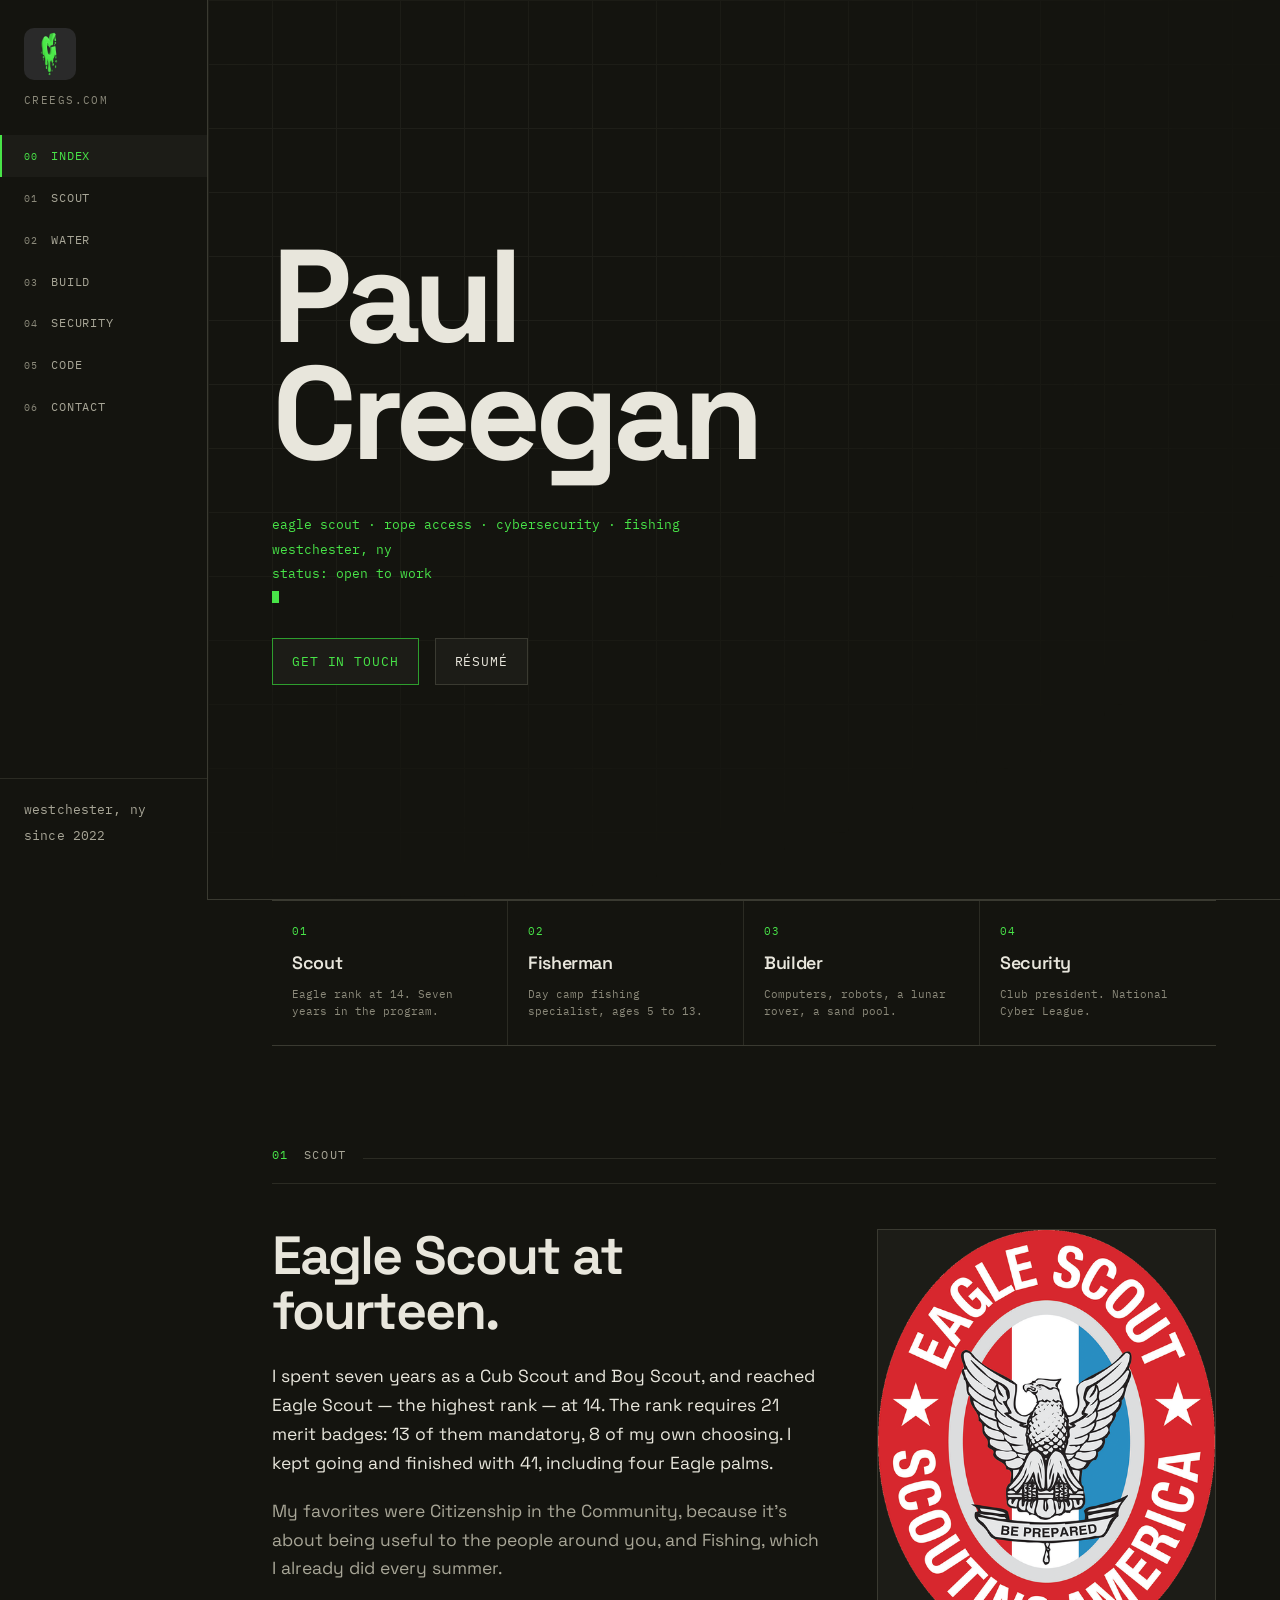
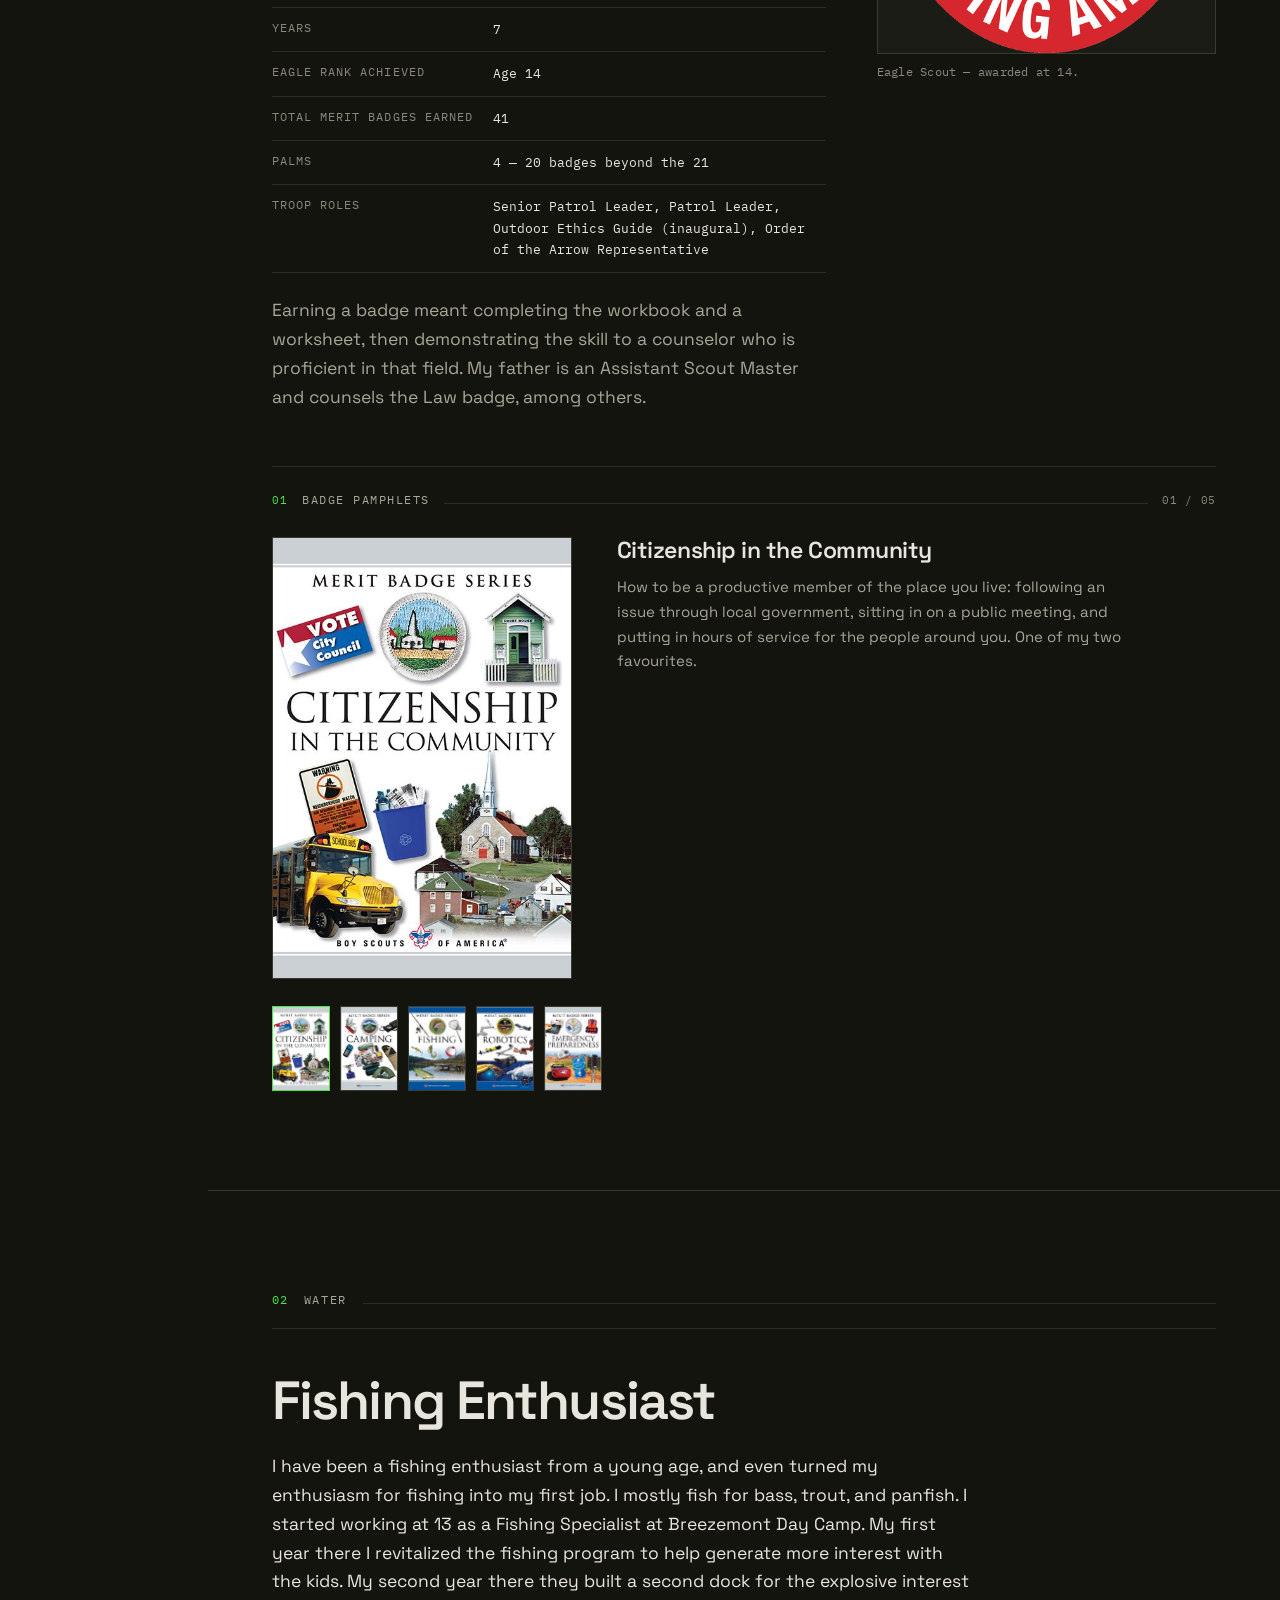
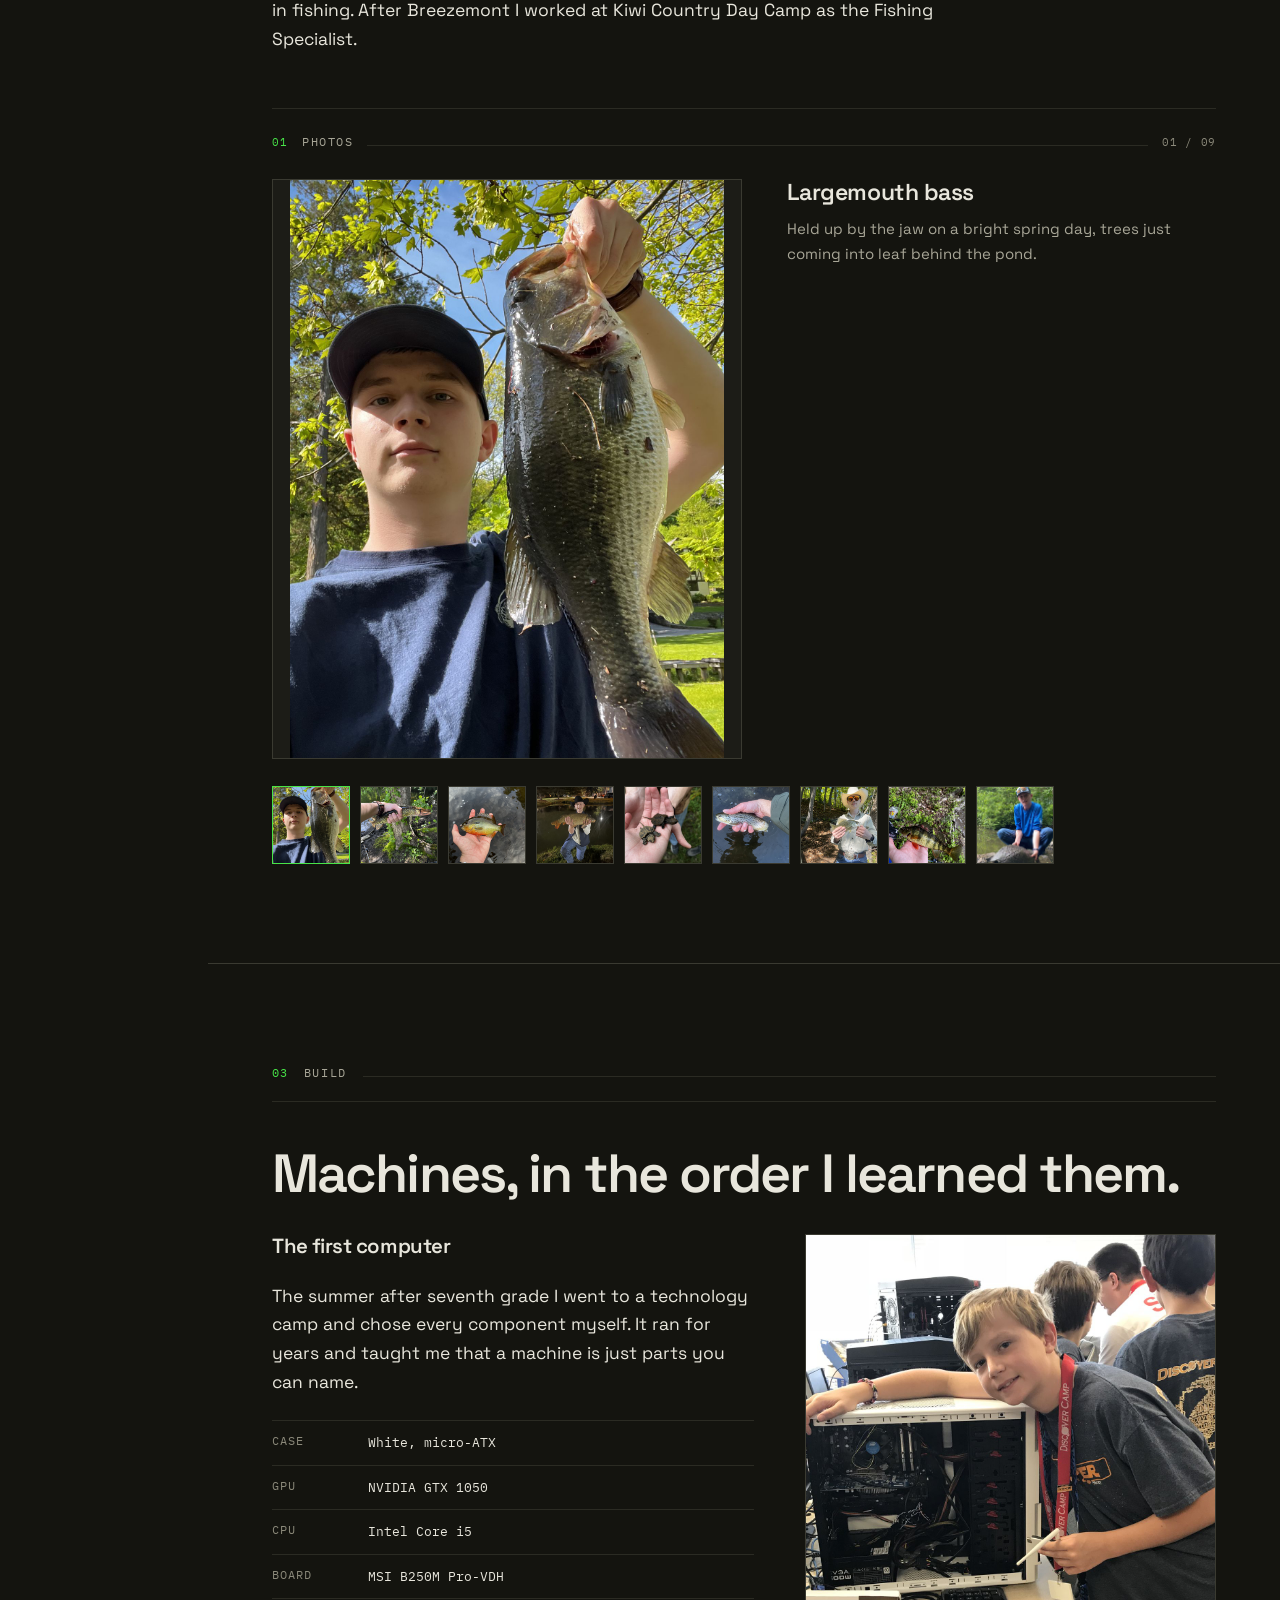
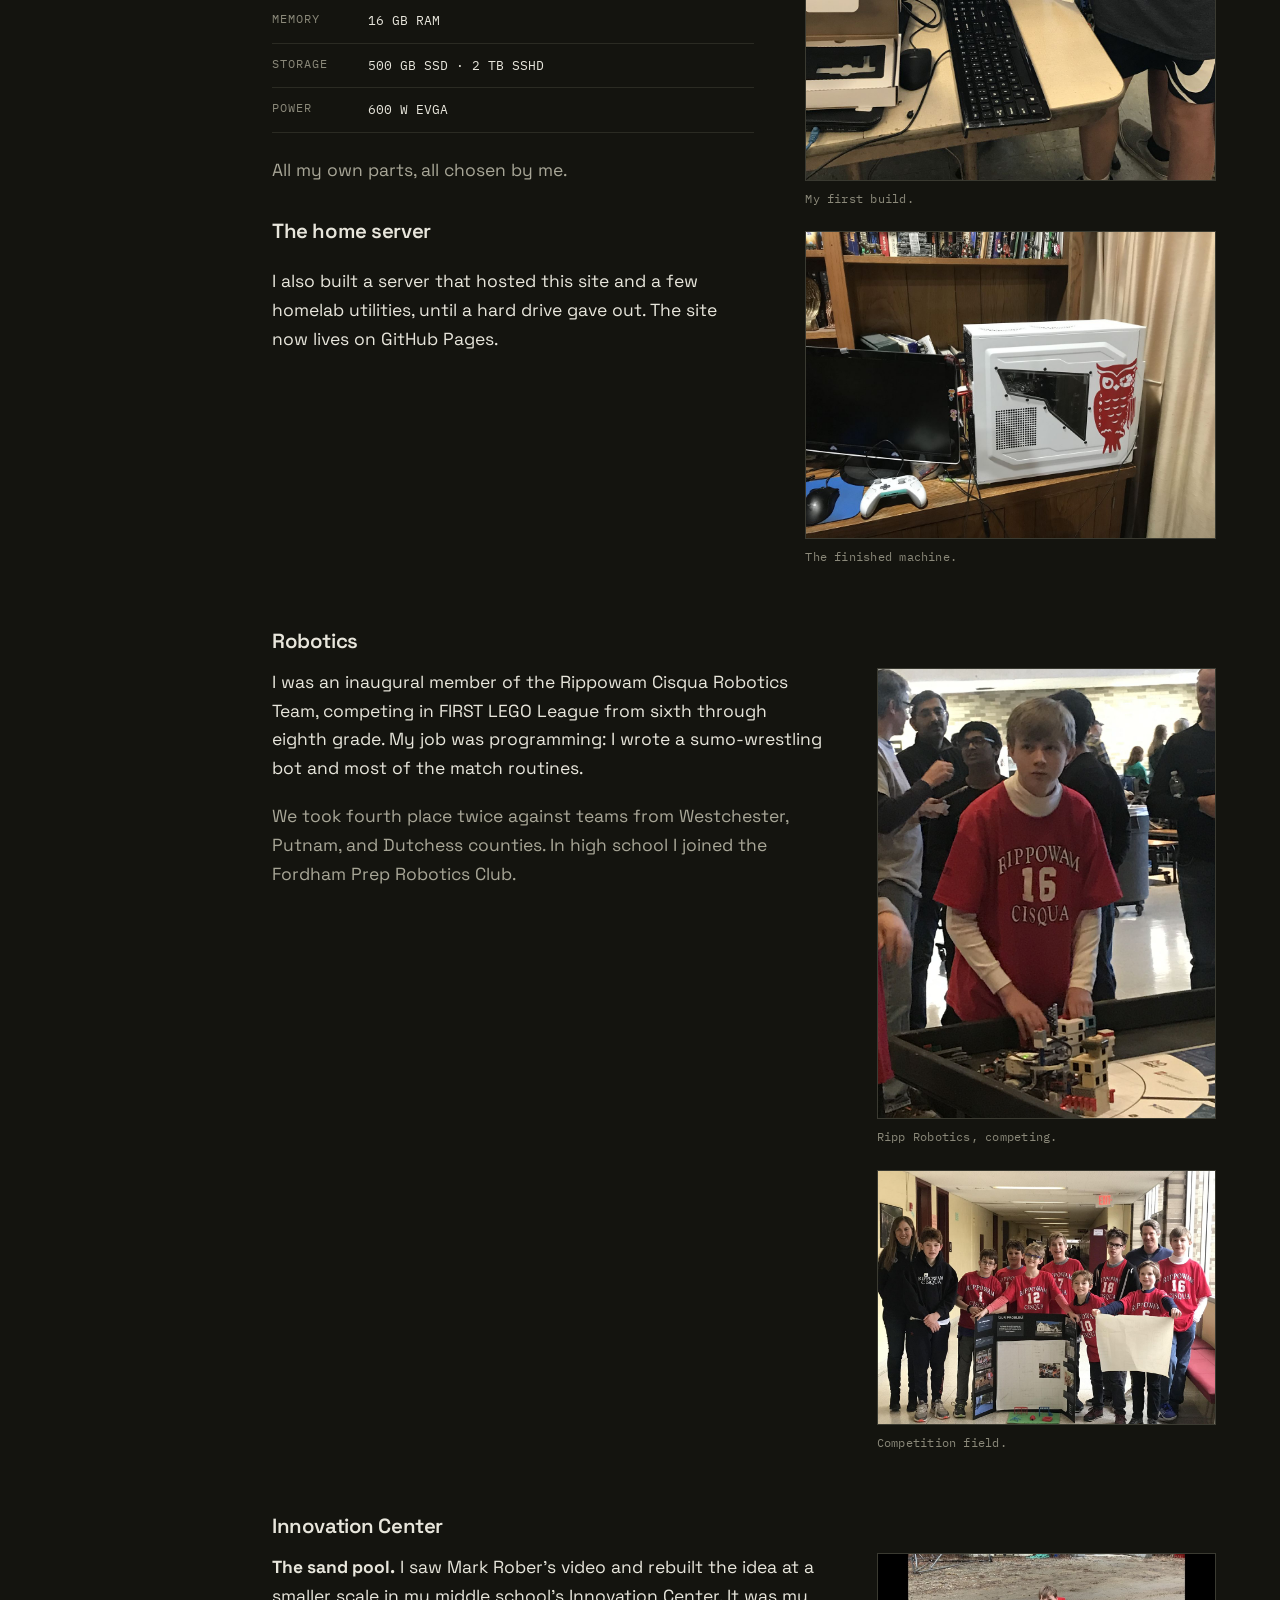
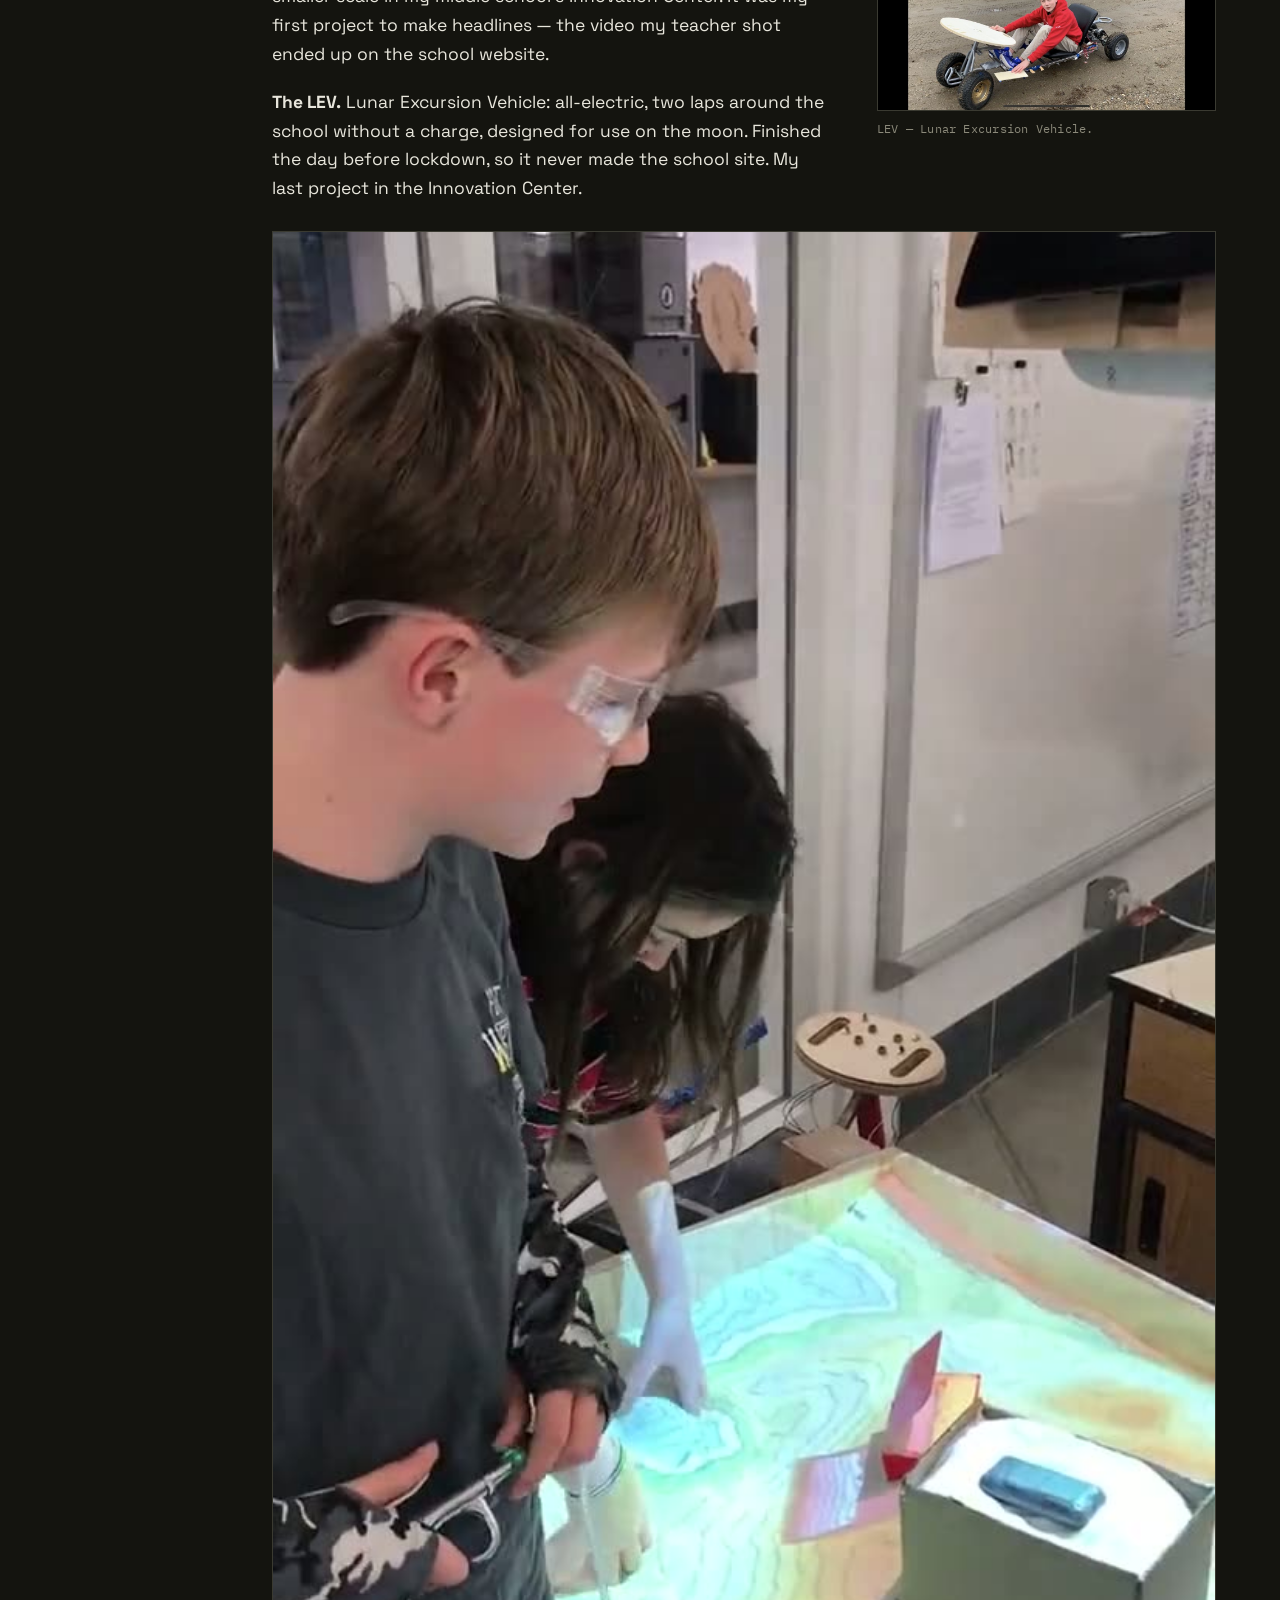
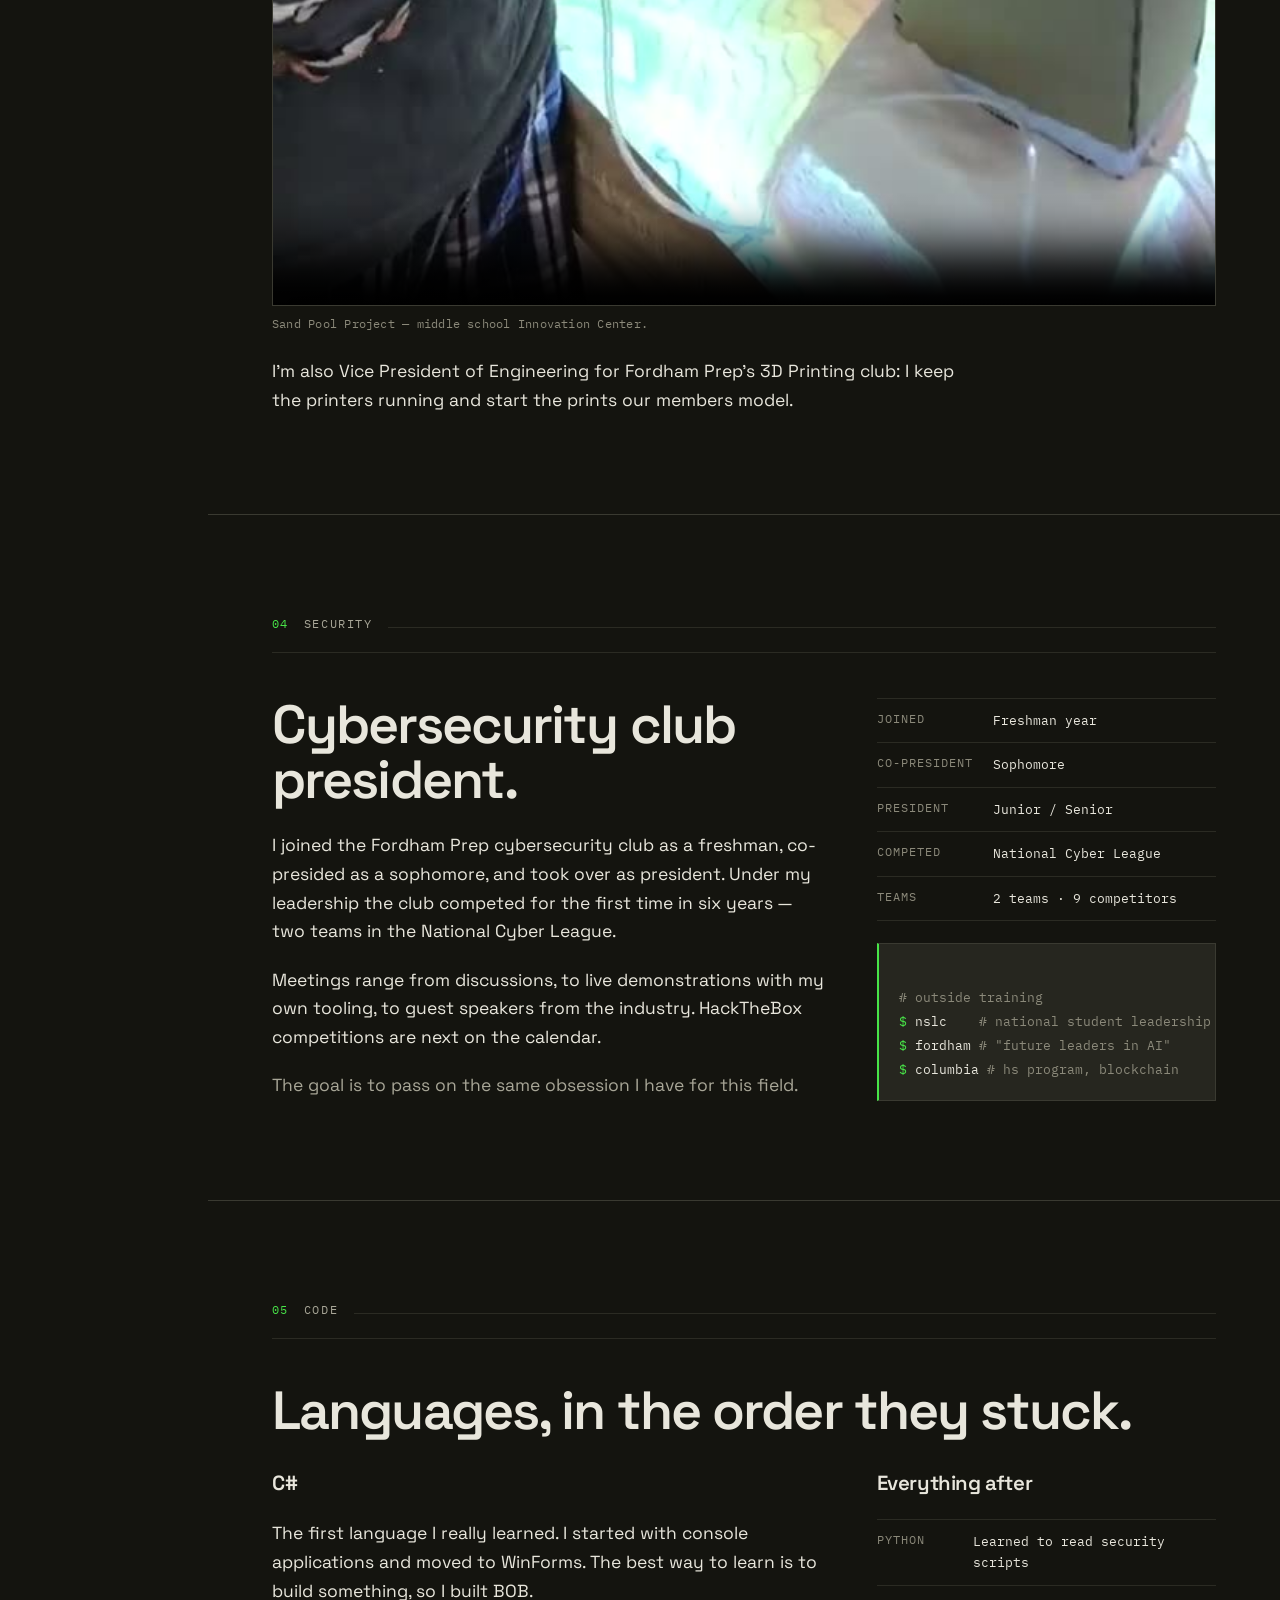
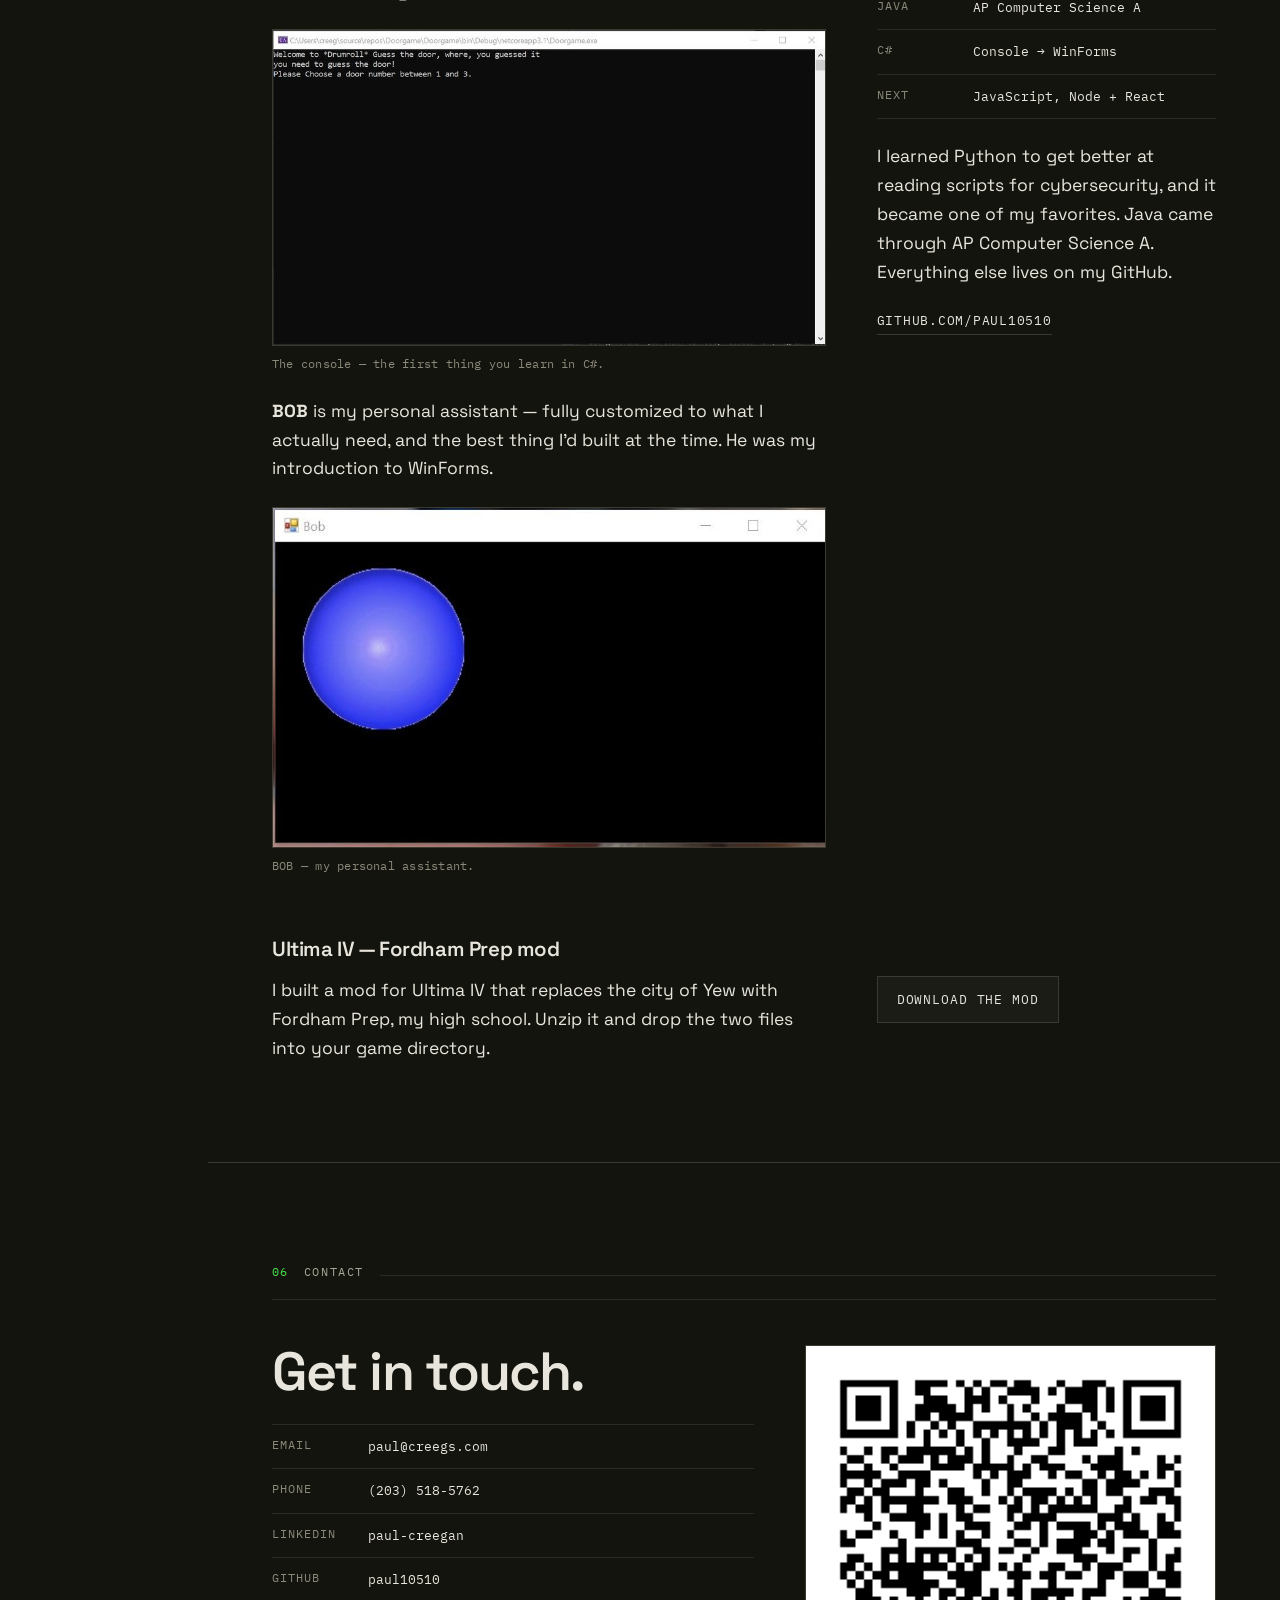
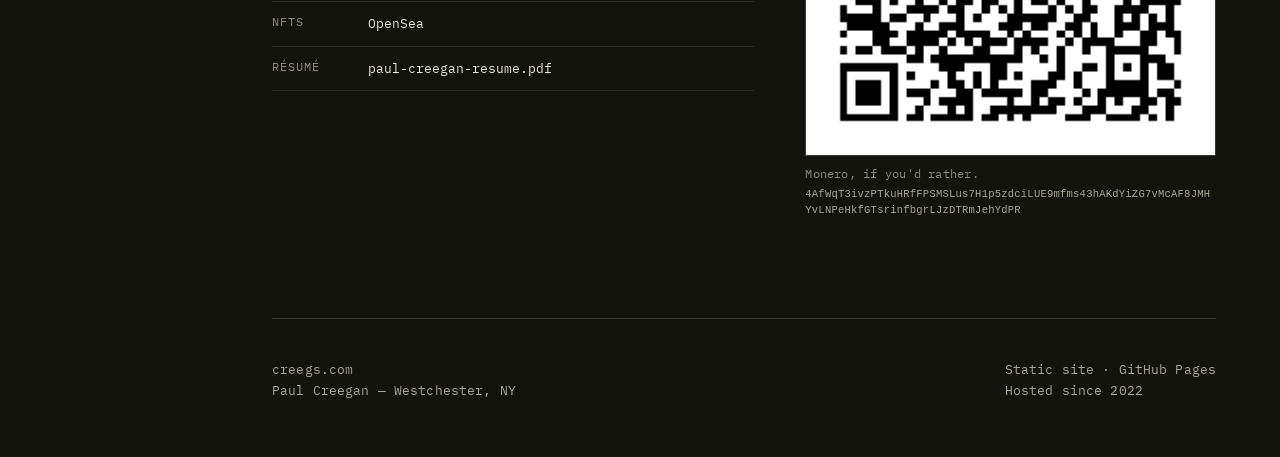
==== commit 73bddf16: "Fishing section: new title and story, replace the data table with a photo gallery - title is now Fis" ====
--- a/index.html
+++ b/index.html
@@ -183,28 +183,84 @@
       <span class="section__rule" aria-hidden="true"></span>
     </div>
 
-    <div class="split split--wide-media">
-      <div class="stack">
-        <h2 class="section-title">Fishing specialist.</h2>
-        <p class="prose">I'm the fishing specialist at Kiwi Country Day Camp, teaching kids from 5 to 13 how to fish. On any given day that means rigs, sunfish, and the occasional snapping turtle that needs relocating to a lake where it won't bother anyone.</p>
-        <p class="prose">On my own time I mostly fish for bass, sometimes carp or sunfish. Deep sea is rarer — three trips, including a six-day sailing expedition through the Florida Keys with my troop, where I landed a bluefin tuna.</p>
-        <div class="dl">
-          <div><dt>Role</dt><dd>Fishing Specialist, Kiwi Country Day Camp</dd></div>
-          <div><dt>Ages taught</dt><dd>5 – 13</dd></div>
-          <div><dt>Usual catch</dt><dd>Sunfish, largemouth bass</dd></div>
-          <div><dt>Personal best</dt><dd>Bluefin tuna, Florida Keys</dd></div>
-        </div>
-      </div>
-
-      <div class="stack">
-        <figure>
-          <img src="assets/img/fish-1.jpg" alt="A fish held up after a catch" loading="lazy" width="1200" height="1600">
-          <figcaption>Caught on my own time.</figcaption>
-        </figure>
-        <figure>
-          <img src="assets/img/fish-2.jpg" alt="A fish caught while working at camp" loading="lazy" width="1200" height="1600">
-          <figcaption>Caught at work.</figcaption>
-        </figure>
+    <div class="stack">
+      <h2 class="section-title">Fishing Enthusiast</h2>
+      <p class="prose">I have been a fishing enthusiast from a young age, and even turned my enthusiasm for fishing into my first job. I mostly fish for bass, trout, and panfish. I started working at 13 as a Fishing Specialist at Breezemont Day Camp. My first year there I revitalized the fishing program to help generate more interest with the kids. My second year there they built a second dock for the explosive interest in fishing. After Breezemont I worked at Kiwi Country Day Camp as the Fishing Specialist.</p>
+    </div>
+
+    <div class="gallery gallery--photos">
+      <div class="gallery__head">
+        <span class="gallery__num">01</span>
+        <span class="gallery__label">Photos</span>
+        <span class="gallery__rule" aria-hidden="true"></span>
+        <span class="gallery__count" id="photosCount">01 / 09</span>
+      </div>
+
+      <div class="gallery__stage">
+        <figure class="gallery__fig">
+          <img id="photosImg" src="assets/img/fishing-1619.jpg" alt="A largemouth bass held up by the lower jaw" loading="lazy" width="1200" height="1600">
+        </figure>
+        <div class="gallery__meta">
+          <h3 id="photosTitle">Largemouth bass</h3>
+          <p id="photosCaption">Held up by the jaw on a bright spring day, trees just coming into leaf behind the pond.</p>
+        </div>
+      </div>
+
+      <div class="gallery__thumbs" role="group" aria-label="Fishing photos">
+        <button class="gallery__thumb is-active" type="button" aria-pressed="true"
+          data-src="assets/img/fishing-1619.jpg" data-alt="A largemouth bass held up by the lower jaw"
+          data-title="Largemouth bass"
+          data-desc="Held up by the jaw on a bright spring day, trees just coming into leaf behind the pond.">
+          <img src="assets/img/fishing-1619.jpg" alt="" loading="lazy" width="76" height="76">
+        </button>
+        <button class="gallery__thumb" type="button" aria-pressed="false"
+          data-src="assets/img/fishing-1662.jpg" data-alt="A chain pickerel held by the lower jaw"
+          data-title="Chain pickerel"
+          data-desc="Lipped on the mossy bank of a creek, rod and tackle bag on the ground beside it.">
+          <img src="assets/img/fishing-1662.jpg" alt="" loading="lazy" width="76" height="76">
+        </button>
+        <button class="gallery__thumb" type="button" aria-pressed="false"
+          data-src="assets/img/fishing-1831.jpg" data-alt="A fish caught while fishing"
+          data-title="On the water"
+          data-desc="A catch from the season.">
+          <img src="assets/img/fishing-1831.jpg" alt="" loading="lazy" width="76" height="76">
+        </button>
+        <button class="gallery__thumb" type="button" aria-pressed="false"
+          data-src="assets/img/fishing-3554.jpg" data-alt="A common carp held with both hands at night"
+          data-title="Common carp"
+          data-desc="Taken at night off a suburban pond, streetlight glare on the water behind it.">
+          <img src="assets/img/fishing-3554.jpg" alt="" loading="lazy" width="76" height="76">
+        </button>
+        <button class="gallery__thumb" type="button" aria-pressed="false"
+          data-src="assets/img/fishing-3598.jpg" data-alt="A fish caught while fishing"
+          data-title="On the water"
+          data-desc="A catch from the season.">
+          <img src="assets/img/fishing-3598.jpg" alt="" loading="lazy" width="76" height="76">
+        </button>
+        <button class="gallery__thumb" type="button" aria-pressed="false"
+          data-src="assets/img/fishing-4005.jpg" data-alt="A fish caught while fishing"
+          data-title="On the water"
+          data-desc="A catch from the season.">
+          <img src="assets/img/fishing-4005.jpg" alt="" loading="lazy" width="76" height="76">
+        </button>
+        <button class="gallery__thumb" type="button" aria-pressed="false"
+          data-src="assets/img/fishing-4387.jpg" data-alt="A fish caught while fishing"
+          data-title="On the water"
+          data-desc="A catch from the season.">
+          <img src="assets/img/fishing-4387.jpg" alt="" loading="lazy" width="76" height="76">
+        </button>
+        <button class="gallery__thumb" type="button" aria-pressed="false"
+          data-src="assets/img/fishing-4394.jpg" data-alt="A fish caught while fishing"
+          data-title="On the water"
+          data-desc="A catch from the season.">
+          <img src="assets/img/fishing-4394.jpg" alt="" loading="lazy" width="76" height="76">
+        </button>
+        <button class="gallery__thumb" type="button" aria-pressed="false"
+          data-src="assets/img/fishing-4539.jpg" data-alt="An alligator snapping turtle held on a rocky riverbank"
+          data-title="Alligator snapping turtle"
+          data-desc="The one that got away from the kids' lines — relocated off a rocky bank to a lake where it won't bother anyone.">
+          <img src="assets/img/fishing-4539.jpg" alt="" loading="lazy" width="76" height="76">
+        </button>
       </div>
     </div>
   </div>
--- a/assets/css/main.css
+++ b/assets/css/main.css
@@ -548,8 +548,15 @@
   outline-offset: 2px;
 }
 
+/* photo variant: natural aspect ratios, square thumbs */
+.gallery--photos .gallery__stage { grid-template-columns: minmax(0, 470px) minmax(0, 1fr); }
+.gallery--photos .gallery__fig img { max-height: 580px; object-fit: contain; }
+.gallery--photos .gallery__thumb img { width: 76px; height: 76px; aspect-ratio: 1; }
+
 @media (max-width: 760px) {
-  .gallery__stage { grid-template-columns: 1fr; }
+  /* the photo modifier outranks this rule on specificity, so restate it */
+  .gallery__stage,
+  .gallery--photos .gallery__stage { grid-template-columns: 1fr; }
 }
 
 /* ============================================================
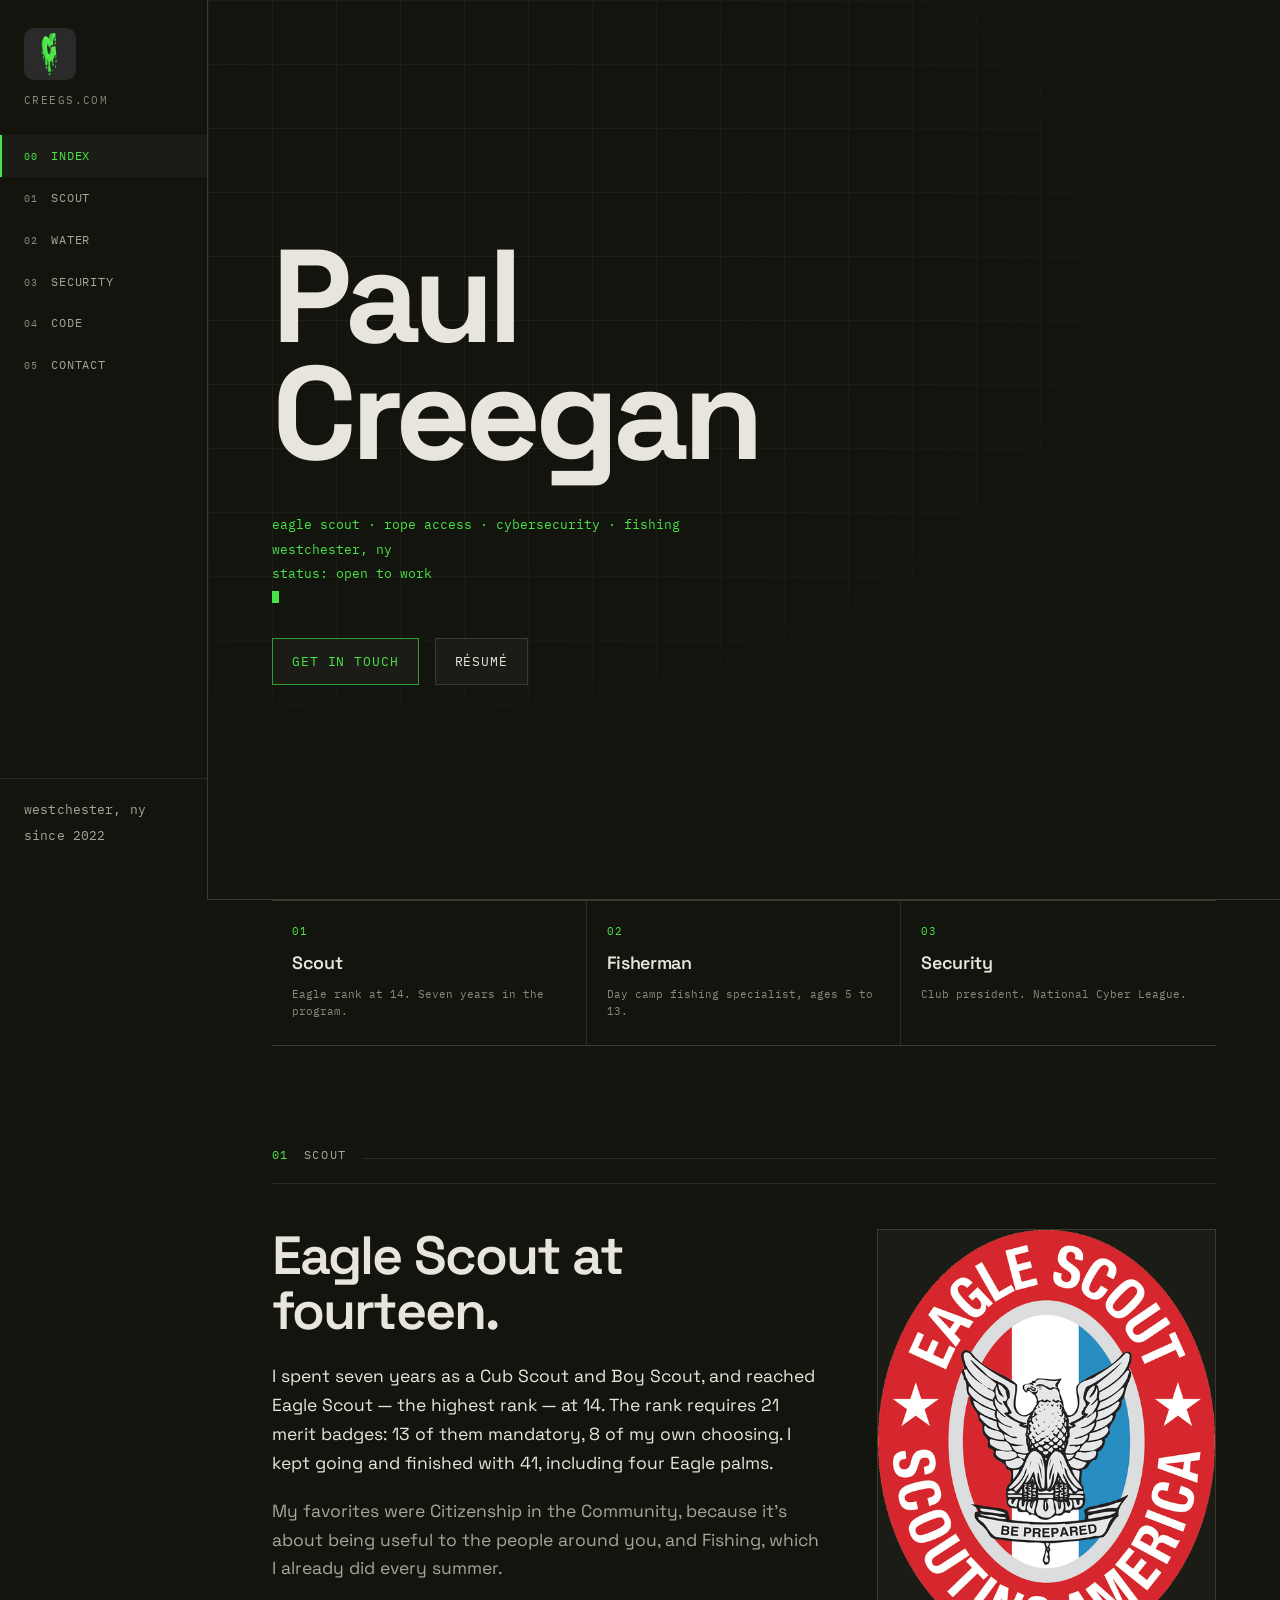
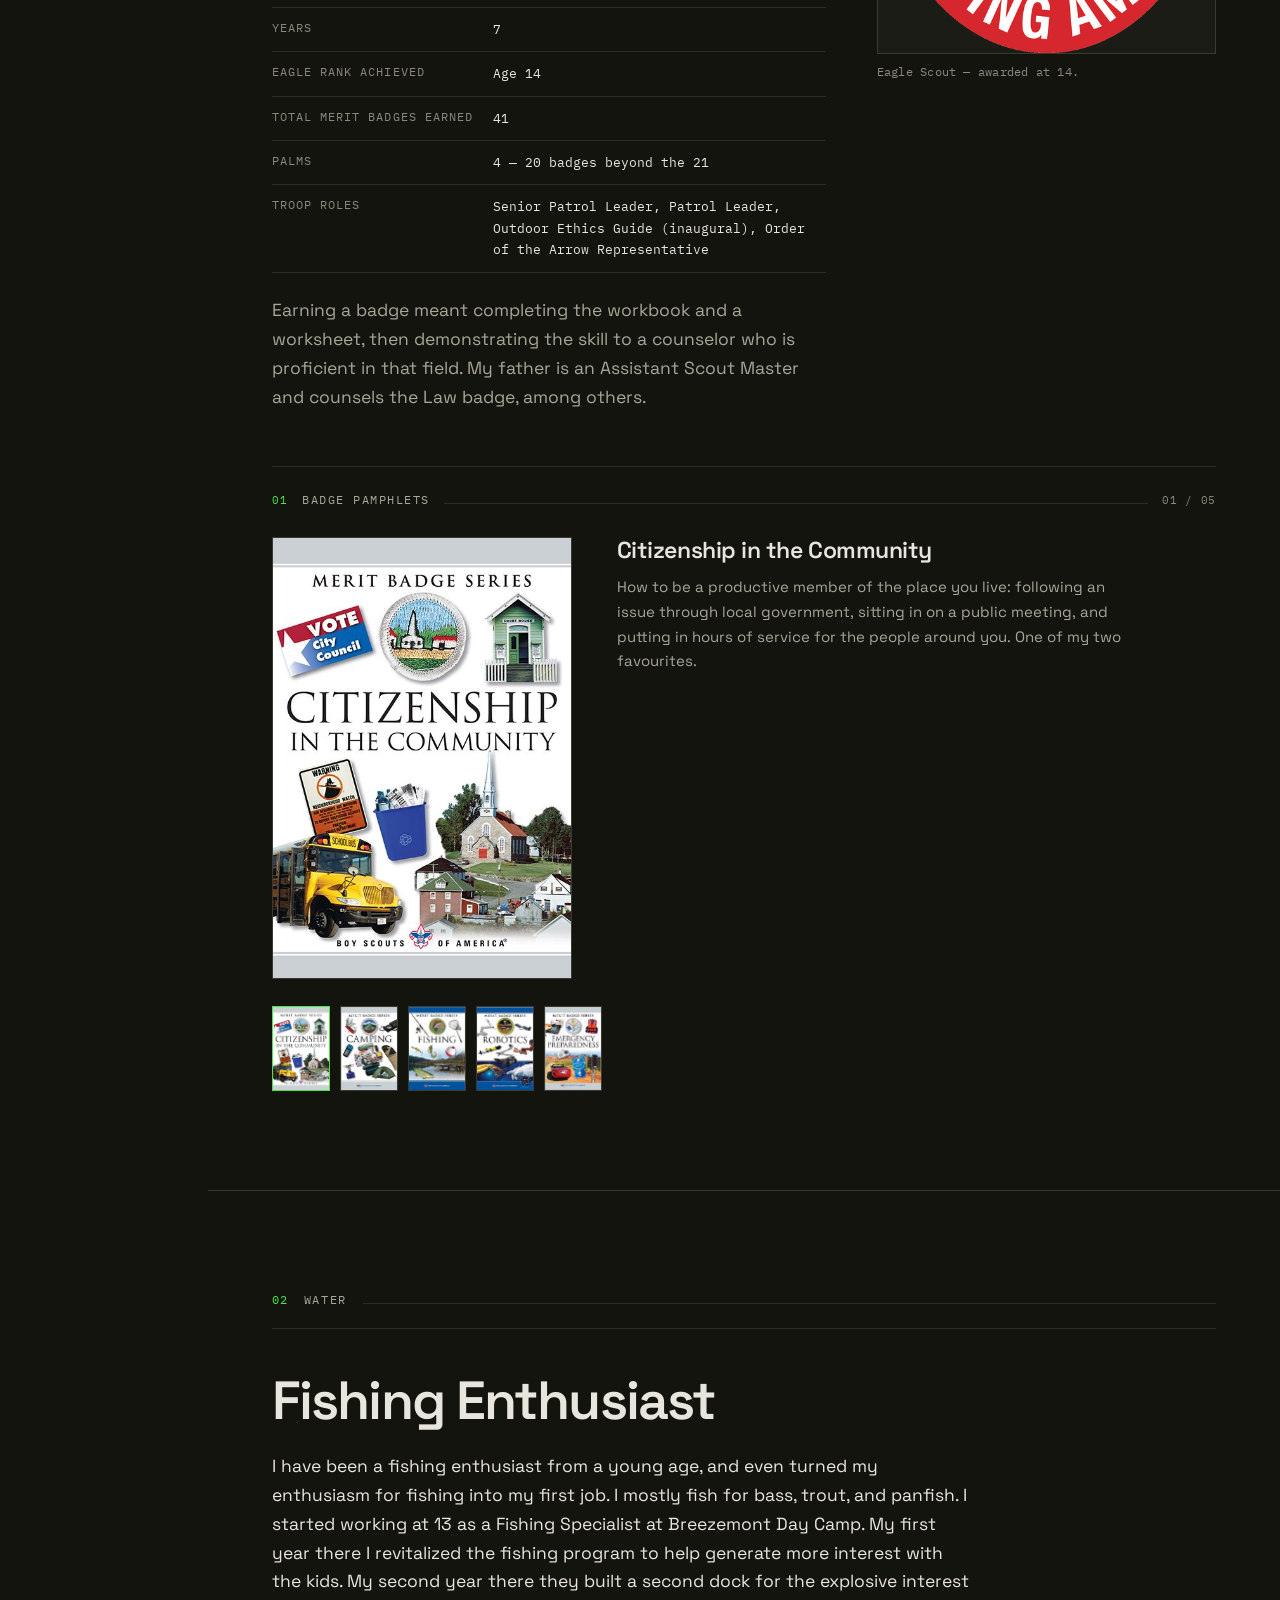
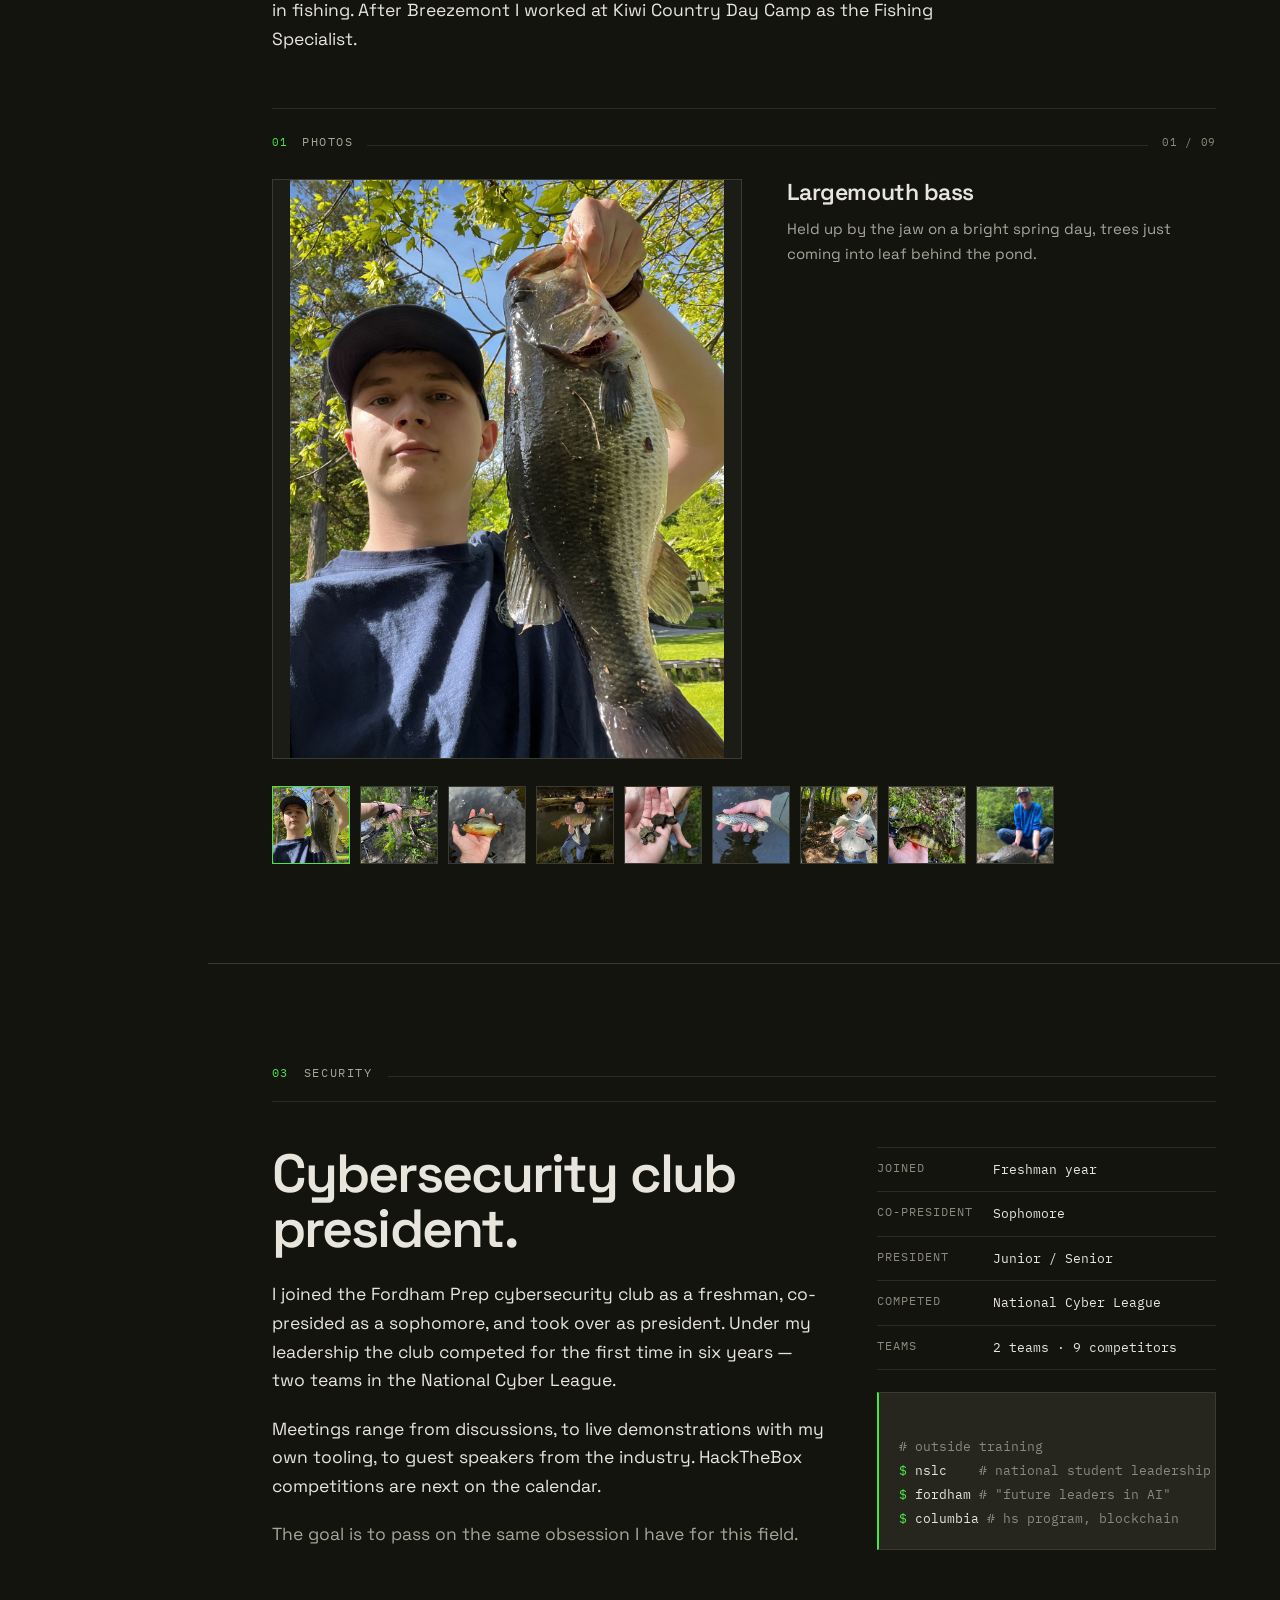
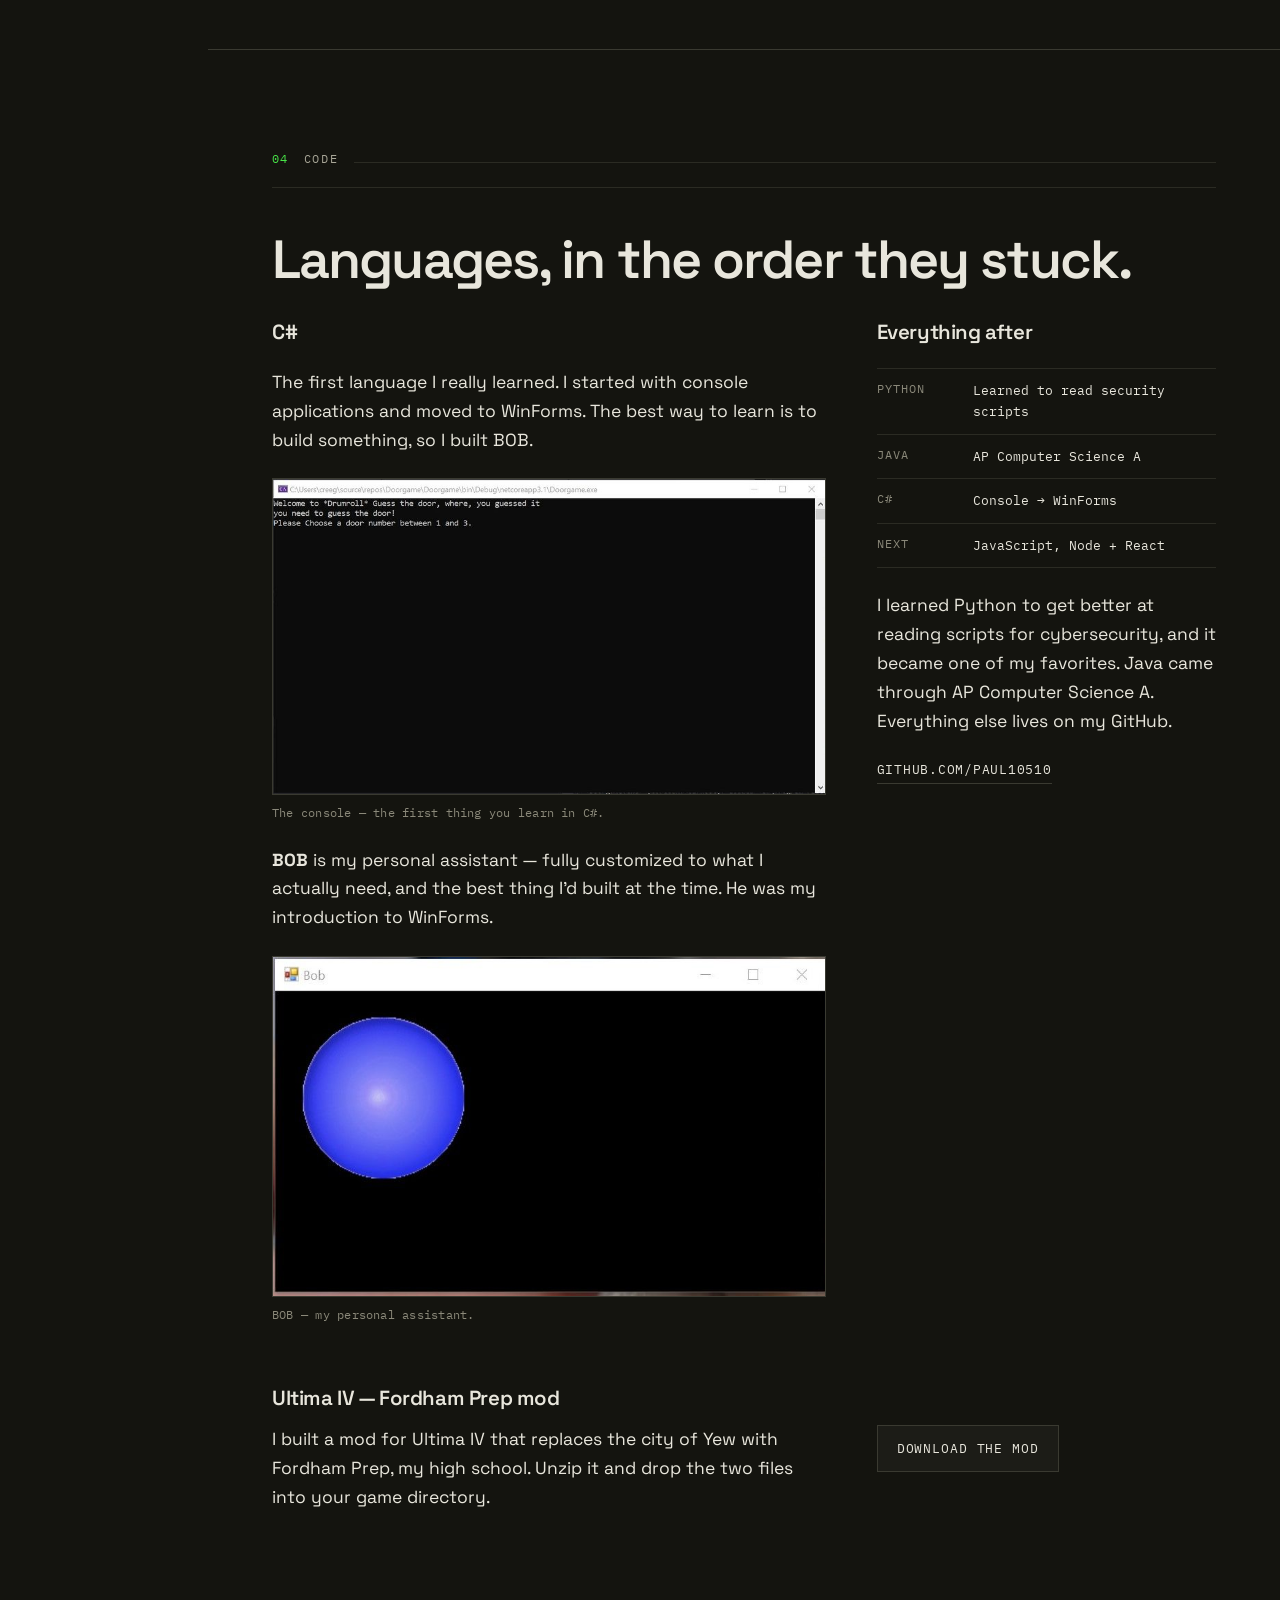
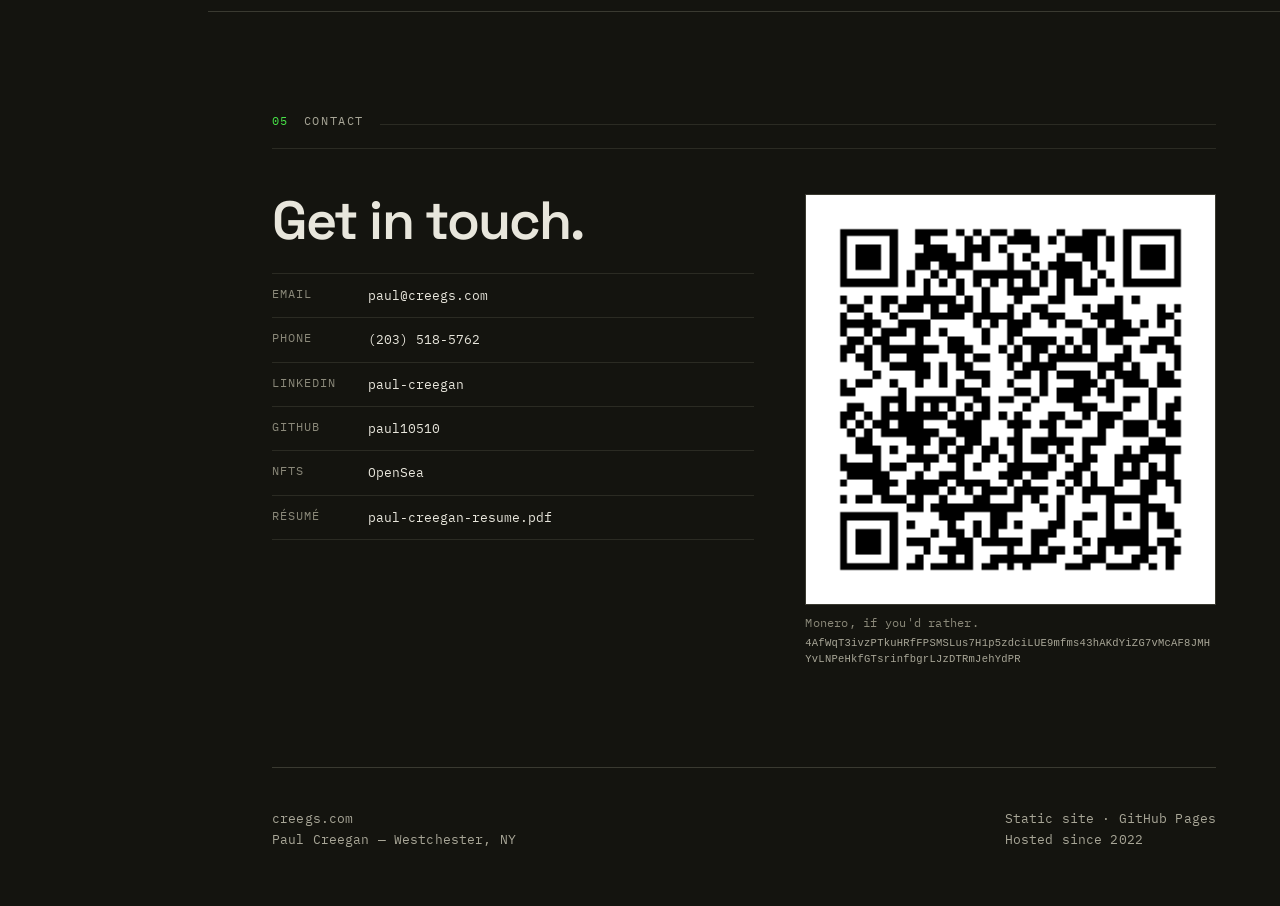
==== commit 529e0c8e: "Remove the build section; fix nav and active-tab tracking The build section held middle-school work " ====
--- a/index.html
+++ b/index.html
@@ -23,10 +23,9 @@
     <a href="#top"><span class="n">00</span>Index</a>
     <a href="#scout"><span class="n">01</span>Scout</a>
     <a href="#water"><span class="n">02</span>Water</a>
-    <a href="#build"><span class="n">03</span>Build</a>
-    <a href="#security"><span class="n">04</span>Security</a>
-    <a href="#code"><span class="n">05</span>Code</a>
-    <a href="#contact"><span class="n">06</span>Contact</a>
+    <a href="#security"><span class="n">03</span>Security</a>
+    <a href="#code"><span class="n">04</span>Code</a>
+    <a href="#contact"><span class="n">05</span>Contact</a>
   </nav>
   <div class="rail__foot meta">
     <span>westchester, ny</span>
@@ -46,7 +45,6 @@
     <a href="#top">Index</a>
     <a href="#scout">Scout</a>
     <a href="#water">Water</a>
-    <a href="#build">Build</a>
     <a href="#security">Security</a>
     <a href="#code">Code</a>
     <a href="#contact">Contact</a>
@@ -73,11 +71,10 @@
 </section>
 
 <div class="wrap">
-  <nav class="roles" aria-label="The four identities">
+  <nav class="roles" aria-label="Identities">
     <a href="#scout"><span class="n">01</span><span class="t">Scout</span><span class="d">Eagle rank at 14. Seven years in the program.</span></a>
     <a href="#water"><span class="n">02</span><span class="t">Fisherman</span><span class="d">Day camp fishing specialist, ages 5 to 13.</span></a>
-    <a href="#build"><span class="n">03</span><span class="t">Builder</span><span class="d">Computers, robots, a lunar rover, a sand pool.</span></a>
-    <a href="#security"><span class="n">04</span><span class="t">Security</span><span class="d">Club president. National Cyber League.</span></a>
+    <a href="#security"><span class="n">03</span><span class="t">Security</span><span class="d">Club president. National Cyber League.</span></a>
   </nav>
 </div>
 
@@ -220,9 +217,9 @@
           <img src="assets/img/fishing-1662.jpg" alt="" loading="lazy" width="76" height="76">
         </button>
         <button class="gallery__thumb" type="button" aria-pressed="false"
-          data-src="assets/img/fishing-1831.jpg" data-alt="A fish caught while fishing"
-          data-title="On the water"
-          data-desc="A catch from the season.">
+          data-src="assets/img/fishing-1831.jpg" data-alt="A redbreast sunfish resting in an open palm"
+          data-title="Redbreast sunfish"
+          data-desc="Small enough to sit in one hand, held over the water it came from.">
           <img src="assets/img/fishing-1831.jpg" alt="" loading="lazy" width="76" height="76">
         </button>
         <button class="gallery__thumb" type="button" aria-pressed="false"
@@ -232,27 +229,27 @@
           <img src="assets/img/fishing-3554.jpg" alt="" loading="lazy" width="76" height="76">
         </button>
         <button class="gallery__thumb" type="button" aria-pressed="false"
-          data-src="assets/img/fishing-3598.jpg" data-alt="A fish caught while fishing"
-          data-title="On the water"
-          data-desc="A catch from the season.">
+          data-src="assets/img/fishing-3598.jpg" data-alt="Two baby snapping turtles held in a cupped palm"
+          data-title="Baby snappers"
+          data-desc="Two hatchlings, small enough to share a palm, found on the grass near the water.">
           <img src="assets/img/fishing-3598.jpg" alt="" loading="lazy" width="76" height="76">
         </button>
         <button class="gallery__thumb" type="button" aria-pressed="false"
-          data-src="assets/img/fishing-4005.jpg" data-alt="A fish caught while fishing"
-          data-title="On the water"
-          data-desc="A catch from the season.">
+          data-src="assets/img/fishing-4005.jpg" data-alt="A brown trout held by the lower jaw over dark stream water"
+          data-title="Brown trout"
+          data-desc="Spotted and red-flecked, held over the water it came from before going back.">
           <img src="assets/img/fishing-4005.jpg" alt="" loading="lazy" width="76" height="76">
         </button>
         <button class="gallery__thumb" type="button" aria-pressed="false"
-          data-src="assets/img/fishing-4387.jpg" data-alt="A fish caught while fishing"
-          data-title="On the water"
-          data-desc="A catch from the season.">
+          data-src="assets/img/fishing-4387.jpg" data-alt="A crappie held horizontally with both hands in a sunlit forest"
+          data-title="Crappie"
+          data-desc="Held up by the lip in full summer leaf, the boat just out of frame at the water's edge.">
           <img src="assets/img/fishing-4387.jpg" alt="" loading="lazy" width="76" height="76">
         </button>
         <button class="gallery__thumb" type="button" aria-pressed="false"
-          data-src="assets/img/fishing-4394.jpg" data-alt="A fish caught while fishing"
-          data-title="On the water"
-          data-desc="A catch from the season.">
+          data-src="assets/img/fishing-4394.jpg" data-alt="A yellow perch held in an open palm on a vegetated bank"
+          data-title="Yellow perch"
+          data-desc="Six to eight dark bars down the flank and orange fins, held on the bank with the rod on the ground.">
           <img src="assets/img/fishing-4394.jpg" alt="" loading="lazy" width="76" height="76">
         </button>
         <button class="gallery__thumb" type="button" aria-pressed="false"
@@ -266,99 +263,11 @@
   </div>
 </section>
 
-<!-- ══════════════ 03 · BUILD ══════════════ -->
-<section class="section" id="build">
+<!-- ══════════════ 03 · SECURITY ══════════════ -->
+<section class="section" id="security">
   <div class="wrap">
     <div class="section__head">
       <span class="section__num">03</span>
-      <span class="section__label">Build</span>
-      <span class="section__rule" aria-hidden="true"></span>
-    </div>
-
-    <h2 class="section-title" style="margin-bottom:32px">Machines, in the order I learned them.</h2>
-
-    <div class="split split--wide-media">
-      <div class="stack">
-        <h3>The first computer</h3>
-        <p class="prose">The summer after seventh grade I went to a technology camp and chose every component myself. It ran for years and taught me that a machine is just parts you can name.</p>
-        <div class="dl">
-          <div><dt>Case</dt><dd>White, micro-ATX</dd></div>
-          <div><dt>GPU</dt><dd>NVIDIA GTX 1050</dd></div>
-          <div><dt>CPU</dt><dd>Intel Core i5</dd></div>
-          <div><dt>Board</dt><dd>MSI B250M Pro-VDH</dd></div>
-          <div><dt>Memory</dt><dd>16 GB RAM</dd></div>
-          <div><dt>Storage</dt><dd>500 GB SSD · 2 TB SSHD</dd></div>
-          <div><dt>Power</dt><dd>600 W EVGA</dd></div>
-        </div>
-        <p class="prose prose--dim">All my own parts, all chosen by me.</p>
-
-        <h3 style="margin-top:34px">The home server</h3>
-        <p class="prose">I also built a server that hosted this site and a few homelab utilities, until a hard drive gave out. The site now lives on GitHub Pages.</p>
-      </div>
-
-      <div class="stack">
-        <figure>
-          <img src="assets/img/computer-1.jpg" alt="A desktop computer being built, components laid out" loading="lazy" width="1200" height="1600">
-          <figcaption>My first build.</figcaption>
-        </figure>
-        <figure>
-          <img src="assets/img/computer-2.jpg" alt="A white micro-ATX tower on a shelf" loading="lazy" width="1200" height="900">
-          <figcaption>The finished machine.</figcaption>
-        </figure>
-      </div>
-    </div>
-
-    <div style="margin-top:clamp(52px,7vh,88px)">
-      <h3 style="margin-bottom:14px">Robotics</h3>
-      <div class="split">
-        <div class="stack">
-          <p class="prose">I was an inaugural member of the Rippowam Cisqua Robotics Team, competing in FIRST LEGO League from sixth through eighth grade. My job was programming: I wrote a sumo-wrestling bot and most of the match routines.</p>
-          <p class="prose prose--dim">We took fourth place twice against teams from Westchester, Putnam, and Dutchess counties. In high school I joined the Fordham Prep Robotics Club.</p>
-        </div>
-        <div class="stack">
-          <figure>
-            <img src="assets/img/robotics-1.jpg" alt="A LEGO League robot on the competition table" loading="lazy" width="1200" height="1600">
-            <figcaption>Ripp Robotics, competing.</figcaption>
-          </figure>
-          <figure>
-            <img src="assets/img/robotics-2.jpg" alt="A LEGO League robot on the competition field" loading="lazy" width="1200" height="900">
-            <figcaption>Competition field.</figcaption>
-          </figure>
-        </div>
-      </div>
-    </div>
-
-    <div style="margin-top:clamp(52px,7vh,88px)">
-      <h3 style="margin-bottom:14px">Innovation Center</h3>
-      <div class="split">
-        <div class="stack">
-          <p class="prose"><strong>The sand pool.</strong> I saw Mark Rober's video and rebuilt the idea at a smaller scale in my middle school's Innovation Center. It was my first project to make headlines — the video my teacher shot ended up on the school website.</p>
-          <p class="prose"><strong>The LEV.</strong> Lunar Excursion Vehicle: all-electric, two laps around the school without a charge, designed for use on the moon. Finished the day before lockdown, so it never made the school site. My last project in the Innovation Center.</p>
-        </div>
-        <figure>
-          <img src="assets/img/lev.png" alt="The Lunar Excursion Vehicle, an electric rover built for a class project" loading="lazy" width="1200" height="554">
-          <figcaption>LEV — Lunar Excursion Vehicle.</figcaption>
-        </figure>
-      </div>
-
-      <figure style="margin-top:28px">
-        <video controls preload="metadata" poster="assets/img/sand-pool-poster.jpg" width="1000">
-          <source src="assets/img/sand-pool.mp4" type="video/mp4">
-          Your browser doesn't support embedded video. <a href="assets/img/sand-pool.mp4">Download the clip</a> instead.
-        </video>
-        <figcaption>Sand Pool Project — middle school Innovation Center.</figcaption>
-      </figure>
-
-      <p class="prose" style="margin-top:24px">I'm also Vice President of Engineering for Fordham Prep's 3D Printing club: I keep the printers running and start the prints our members model.</p>
-    </div>
-  </div>
-</section>
-
-<!-- ══════════════ 04 · SECURITY ══════════════ -->
-<section class="section" id="security">
-  <div class="wrap">
-    <div class="section__head">
-      <span class="section__num">04</span>
       <span class="section__label">Security</span>
       <span class="section__rule" aria-hidden="true"></span>
     </div>
@@ -389,11 +298,11 @@
   </div>
 </section>
 
-<!-- ══════════════ 05 · CODE ══════════════ -->
+<!-- ══════════════ 04 · CODE ══════════════ -->
 <section class="section" id="code">
   <div class="wrap">
     <div class="section__head">
-      <span class="section__num">05</span>
+      <span class="section__num">04</span>
       <span class="section__label">Code</span>
       <span class="section__rule" aria-hidden="true"></span>
     </div>
@@ -442,11 +351,11 @@
   </div>
 </section>
 
-<!-- ══════════════ 06 · CONTACT ══════════════ -->
+<!-- ══════════════ 05 · CONTACT ══════════════ -->
 <section class="section" id="contact">
   <div class="wrap">
     <div class="section__head">
-      <span class="section__num">06</span>
+      <span class="section__num">05</span>
       <span class="section__label">Contact</span>
       <span class="section__rule" aria-hidden="true"></span>
     </div>
--- a/assets/css/main.css
+++ b/assets/css/main.css
@@ -38,12 +38,10 @@
 * { margin: 0; padding: 0; }
 
 html {
-  scroll-behavior: smooth;
-  /* the fixed rail is 208px wide; stop anchors sliding under the top bar */
+  /* No scroll-behavior:smooth here. In this browser it blocks anchor
+     navigation outright — clicking a nav link left scrollY at 0 — and a
+     dead nav is far worse than a jump instead of a glide. */
   scroll-padding-top: 24px;
-}
-@media (prefers-reduced-motion: reduce) {
-  html { scroll-behavior: auto; }
 }
 
 body {
@@ -564,7 +562,7 @@
    ============================================================ */
 .roles {
   display: grid;
-  grid-template-columns: repeat(4, 1fr);
+  grid-template-columns: repeat(3, 1fr);
   border-top: 1px solid var(--rule);
   border-bottom: 1px solid var(--rule);
 }
@@ -667,9 +665,8 @@
   html { scroll-padding-top: 92px; }
 
   .hero { min-height: auto; padding-top: clamp(40px, 8vh, 72px); }
-  .roles { grid-template-columns: repeat(2, 1fr); }
-  .roles a:nth-child(2n) { border-right: 0; }
-  .roles a:nth-child(-n+2) { border-bottom: 1px solid var(--rule-soft); }
+  /* three identity cards still fit side by side with the rail gone; a
+     2-column intermediate would leave a lone card in the second row */
 }
 
 @media (max-width: 760px) {
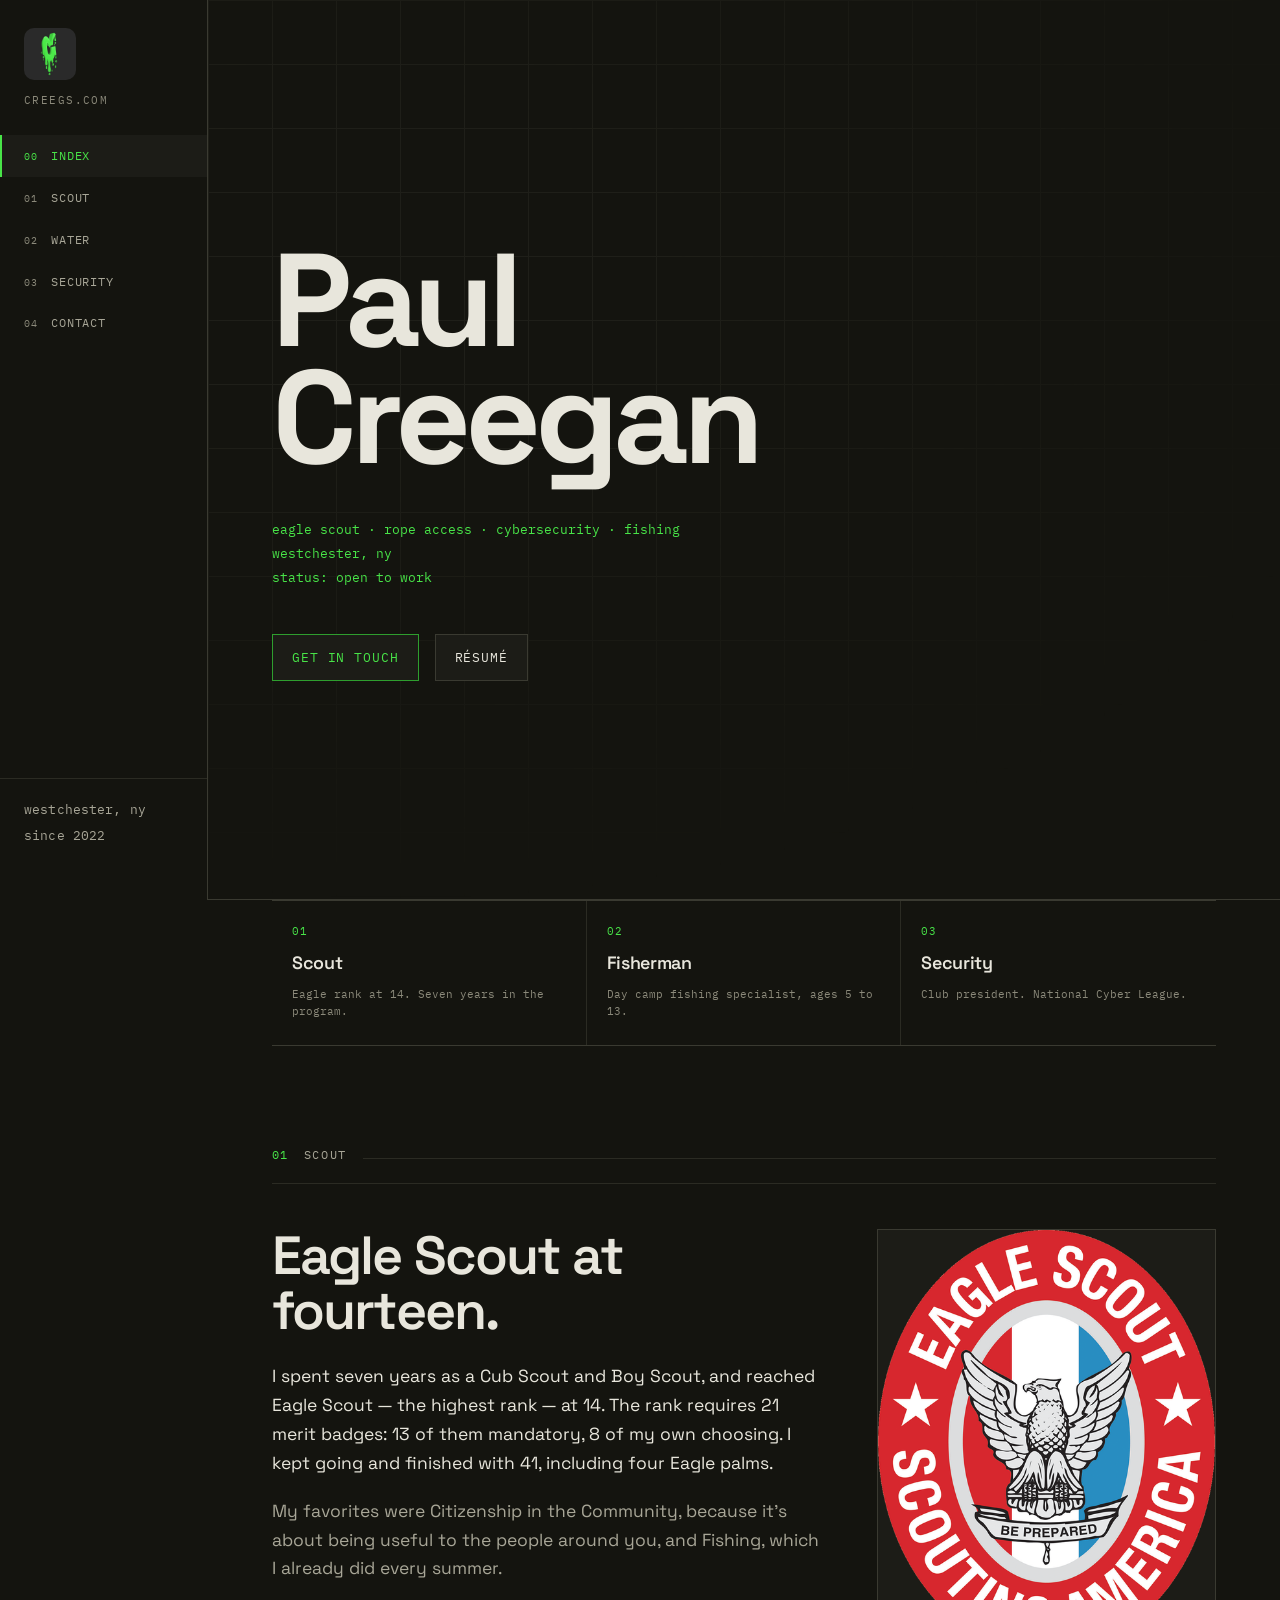
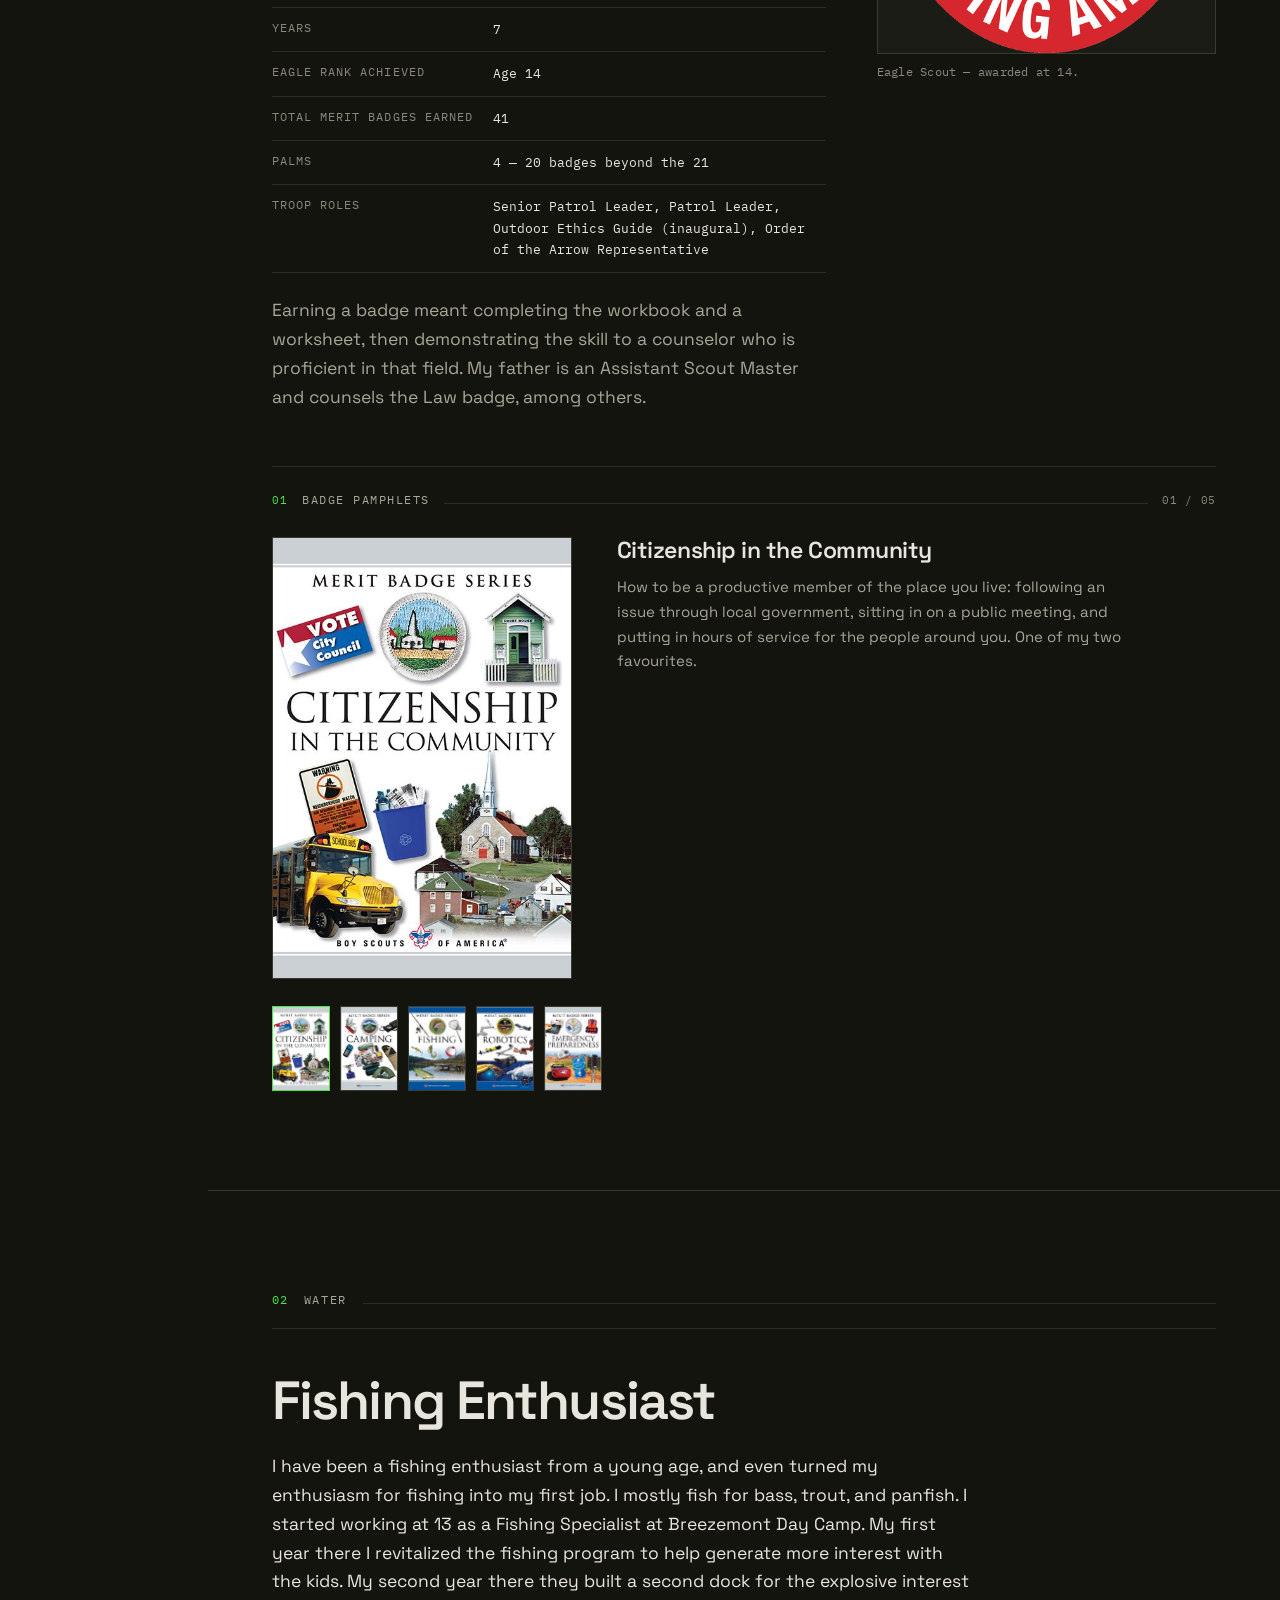
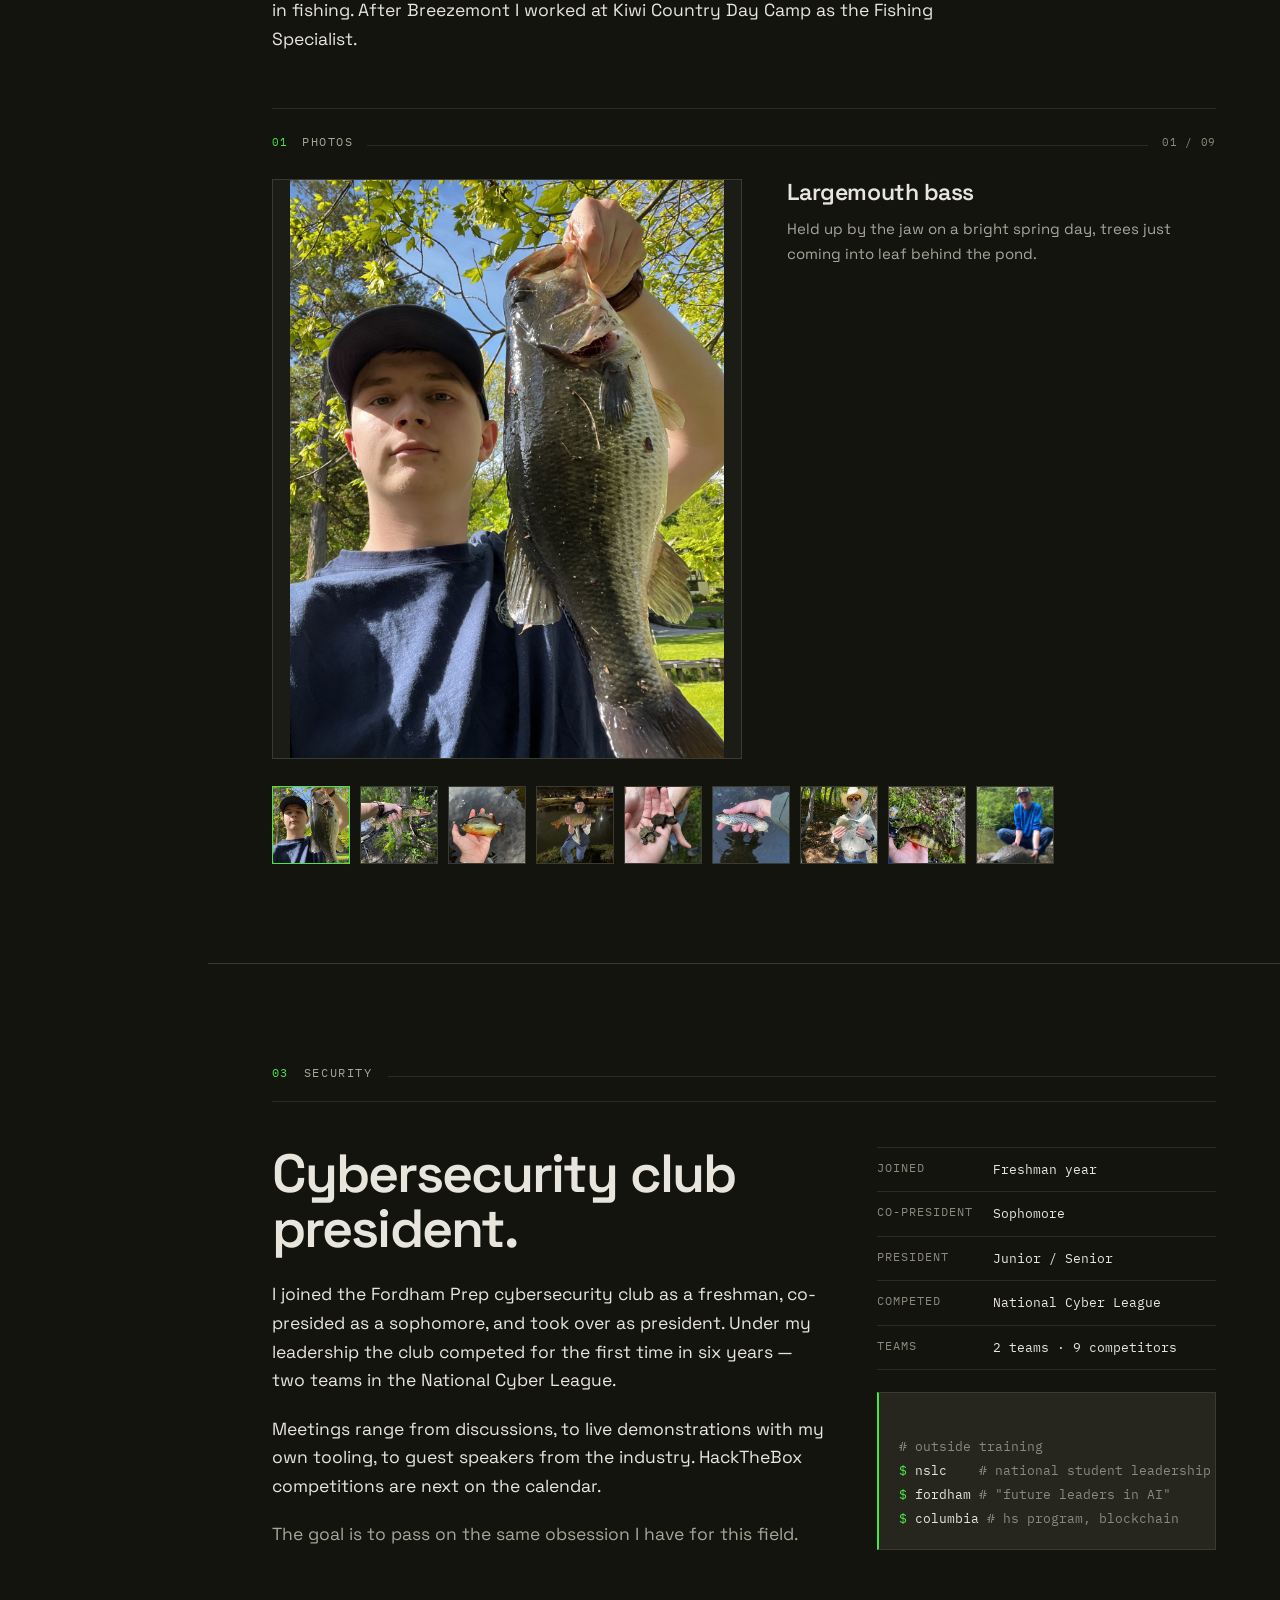
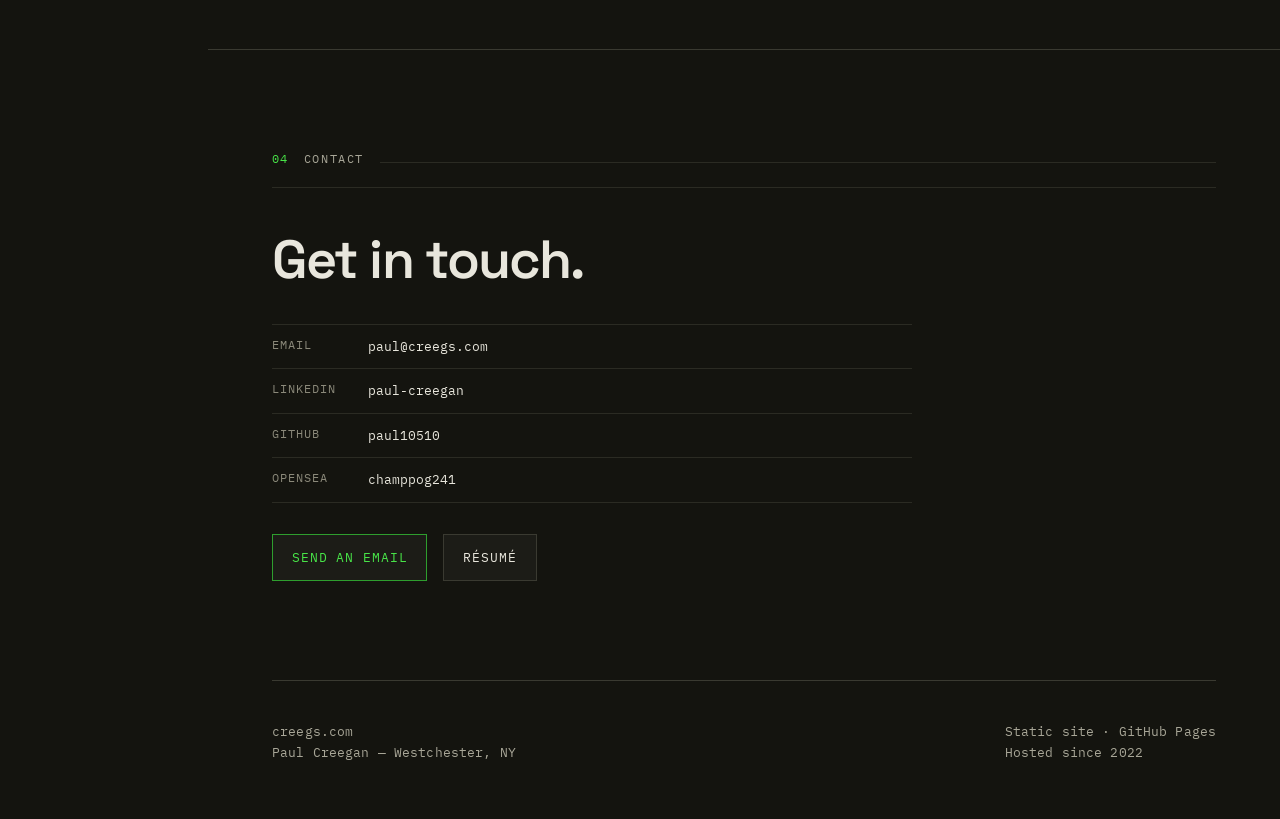
==== commit b0d0c4f6: "Remove the code section and revamp contact The code section held C#, BOB, and the Ultima IV mod — sc" ====
--- a/index.html
+++ b/index.html
@@ -24,8 +24,7 @@
     <a href="#scout"><span class="n">01</span>Scout</a>
     <a href="#water"><span class="n">02</span>Water</a>
     <a href="#security"><span class="n">03</span>Security</a>
-    <a href="#code"><span class="n">04</span>Code</a>
-    <a href="#contact"><span class="n">05</span>Contact</a>
+    <a href="#contact"><span class="n">04</span>Contact</a>
   </nav>
   <div class="rail__foot meta">
     <span>westchester, ny</span>
@@ -46,7 +45,6 @@
     <a href="#scout">Scout</a>
     <a href="#water">Water</a>
     <a href="#security">Security</a>
-    <a href="#code">Code</a>
     <a href="#contact">Contact</a>
   </nav>
 </div>
@@ -298,85 +296,27 @@
   </div>
 </section>
 
-<!-- ══════════════ 04 · CODE ══════════════ -->
-<section class="section" id="code">
+<!-- ══════════════ 04 · CONTACT ══════════════ -->
+<section class="section" id="contact">
   <div class="wrap">
     <div class="section__head">
       <span class="section__num">04</span>
-      <span class="section__label">Code</span>
-      <span class="section__rule" aria-hidden="true"></span>
-    </div>
-
-    <h2 class="section-title" style="margin-bottom:32px">Languages, in the order they stuck.</h2>
-
-    <div class="split">
-      <div class="stack">
-        <h3>C#</h3>
-        <p class="prose">The first language I really learned. I started with console applications and moved to WinForms. The best way to learn is to build something, so I built BOB.</p>
-        <figure>
-          <img src="assets/img/csharp.jpg" alt="A C# console application running in a terminal" loading="lazy" width="900" height="515">
-          <figcaption>The console — the first thing you learn in C#.</figcaption>
-        </figure>
-        <p class="prose"><strong>BOB</strong> is my personal assistant — fully customized to what I actually need, and the best thing I'd built at the time. He was my introduction to WinForms.</p>
-        <figure>
-          <img src="assets/img/bob.jpg" alt="BOB, a WinForms desktop assistant application" loading="lazy" width="802" height="493">
-          <figcaption>BOB — my personal assistant.</figcaption>
-        </figure>
-      </div>
-
-      <div class="stack">
-        <h3>Everything after</h3>
-        <div class="dl">
-          <div><dt>Python</dt><dd>Learned to read security scripts</dd></div>
-          <div><dt>Java</dt><dd>AP Computer Science A</dd></div>
-          <div><dt>C#</dt><dd>Console → WinForms</dd></div>
-          <div><dt>Next</dt><dd>JavaScript, Node + React</dd></div>
-        </div>
-        <p class="prose">I learned Python to get better at reading scripts for cybersecurity, and it became one of my favorites. Java came through AP Computer Science A. Everything else lives on my GitHub.</p>
-        <a class="link" href="https://github.com/paul10510" target="_blank" rel="noopener">github.com/paul10510</a>
-      </div>
-    </div>
-
-    <div style="margin-top:clamp(52px,7vh,88px)">
-      <h3 style="margin-bottom:14px">Ultima IV — Fordham Prep mod</h3>
-      <div class="split">
-        <div class="stack">
-          <p class="prose">I built a mod for Ultima IV that replaces the city of Yew with Fordham Prep, my high school. Unzip it and drop the two files into your game directory.</p>
-        </div>
-        <div>
-          <a class="btn" href="assets/fp-yew-mod.zip" download>Download the mod</a>
-        </div>
-      </div>
-    </div>
-  </div>
-</section>
-
-<!-- ══════════════ 05 · CONTACT ══════════════ -->
-<section class="section" id="contact">
-  <div class="wrap">
-    <div class="section__head">
-      <span class="section__num">05</span>
       <span class="section__label">Contact</span>
       <span class="section__rule" aria-hidden="true"></span>
     </div>
 
-    <div class="split split--wide-media">
-      <div class="stack">
-        <h2 class="section-title">Get in touch.</h2>
-        <div class="dl">
-          <div><dt>Email</dt><dd><a href="mailto:paul@creegs.com">paul@creegs.com</a></dd></div>
-          <div><dt>Phone</dt><dd><a href="tel:+12035185762">(203) 518-5762</a></dd></div>
-          <div><dt>LinkedIn</dt><dd><a href="https://www.linkedin.com/in/paul-creegan" target="_blank" rel="noopener">paul-creegan</a></dd></div>
-          <div><dt>GitHub</dt><dd><a href="https://github.com/paul10510" target="_blank" rel="noopener">paul10510</a></dd></div>
-          <div><dt>NFTs</dt><dd><a href="https://opensea.io/champpog241" target="_blank" rel="noopener">OpenSea</a></dd></div>
-          <div><dt>Résumé</dt><dd><a href="assets/paul-creegan-resume.pdf" download>paul-creegan-resume.pdf</a></dd></div>
-        </div>
-      </div>
-
-      <figure>
-        <img src="assets/img/qr-monero.png" alt="QR code for a Monero address" loading="lazy" width="681" height="681">
-        <figcaption>Monero, if you'd rather.<br><code>4AfWqT3ivzPTkuHRfFPSMSLus7H1p5zdciLUE9mfms43hAKdYiZG7vMcAF8JMHYvLNPeHkfGTsrinfbgrLJzDTRmJehYdPR</code></figcaption>
-      </figure>
+    <div class="contact">
+      <h2 class="section-title">Get in touch.</h2>
+      <div class="dl">
+        <div><dt>Email</dt><dd><a href="mailto:paul@creegs.com">paul@creegs.com</a></dd></div>
+        <div><dt>LinkedIn</dt><dd><a href="https://www.linkedin.com/in/paul-creegan" target="_blank" rel="noopener">paul-creegan</a></dd></div>
+        <div><dt>GitHub</dt><dd><a href="https://github.com/paul10510" target="_blank" rel="noopener">paul10510</a></dd></div>
+        <div><dt>OpenSea</dt><dd><a href="https://opensea.io/champpog241" target="_blank" rel="noopener">champpog241</a></dd></div>
+      </div>
+      <div class="contact__cta">
+        <a class="btn btn--primary" href="mailto:paul@creegs.com">Send an email</a>
+        <a class="btn" href="resume.html">Résumé</a>
+      </div>
     </div>
   </div>
 </section>
--- a/assets/css/main.css
+++ b/assets/css/main.css
@@ -315,7 +315,6 @@
   gap: clamp(28px, 4vw, 64px);
   align-items: start;
 }
-.split--wide-media { grid-template-columns: minmax(0, 54fr) minmax(0, 46fr); }
 
 /* grid items default to min-width:auto, so a long unbreakable string inside a
    column (the Monero address, the parts list) forces the track wider than the
@@ -352,12 +351,21 @@
 }
 
 /* an address this long has to break or it pushes the page wide */
-figcaption code {
-  display: block;
-  margin-top: 3px;
-  font-size: 10.5px;
-  color: var(--ink-dim);
+figcaption {
   overflow-wrap: anywhere;
+}
+
+/* ============================================================
+   contact — one column now that the QR is gone; the two buttons
+   at the bottom give the page somewhere to end
+   ============================================================ */
+.contact { max-width: 640px; }
+.contact .section-title { margin-bottom: clamp(26px, 4vh, 40px); }
+.contact__cta {
+  display: flex;
+  flex-wrap: wrap;
+  gap: 12px 16px;
+  margin-top: clamp(24px, 3.5vh, 38px);
 }
 
 /* the one dark readout — a real terminal, not decoration */
@@ -671,7 +679,6 @@
 
 @media (max-width: 760px) {
   .split,
-  .split--wide-media { grid-template-columns: 1fr; }
   .roles { grid-template-columns: 1fr; }
   .roles a { border-right: 0; border-bottom: 1px solid var(--rule-soft); }
   .roles a:last-child { border-bottom: 0; }
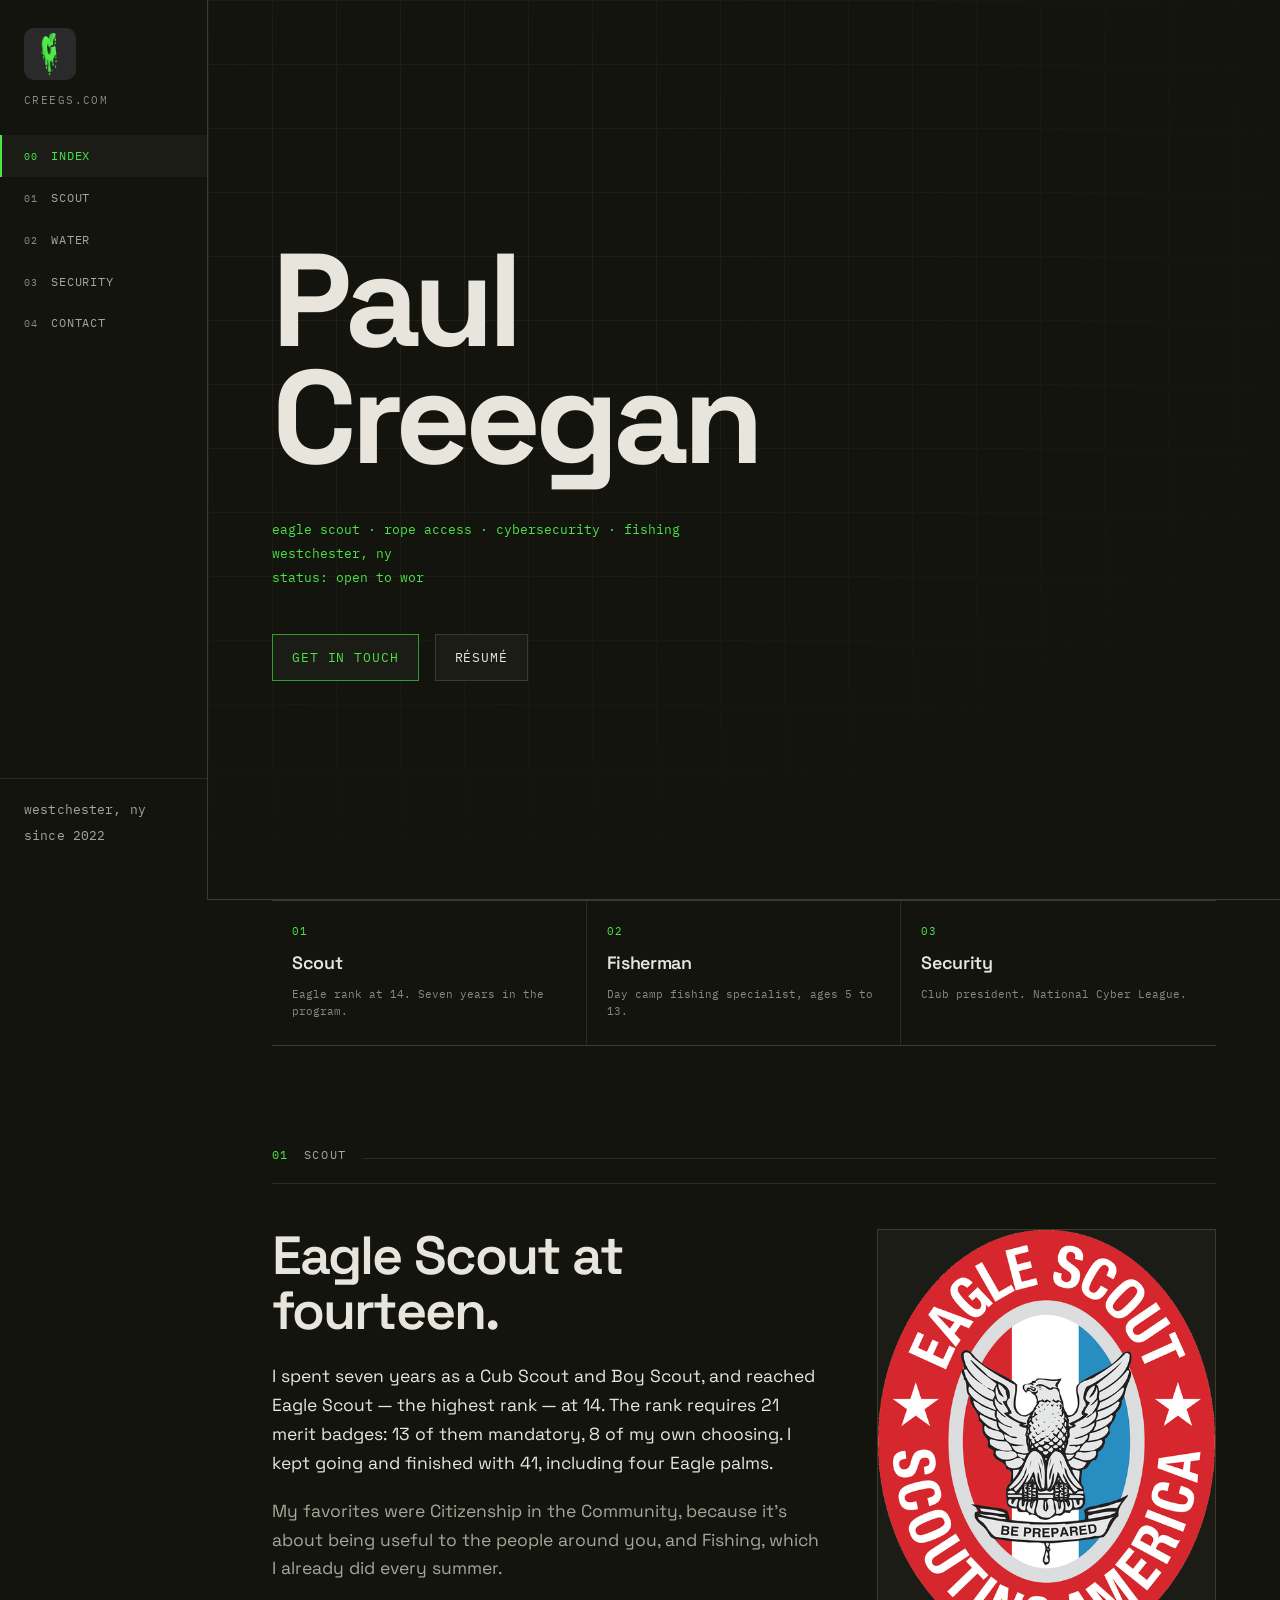
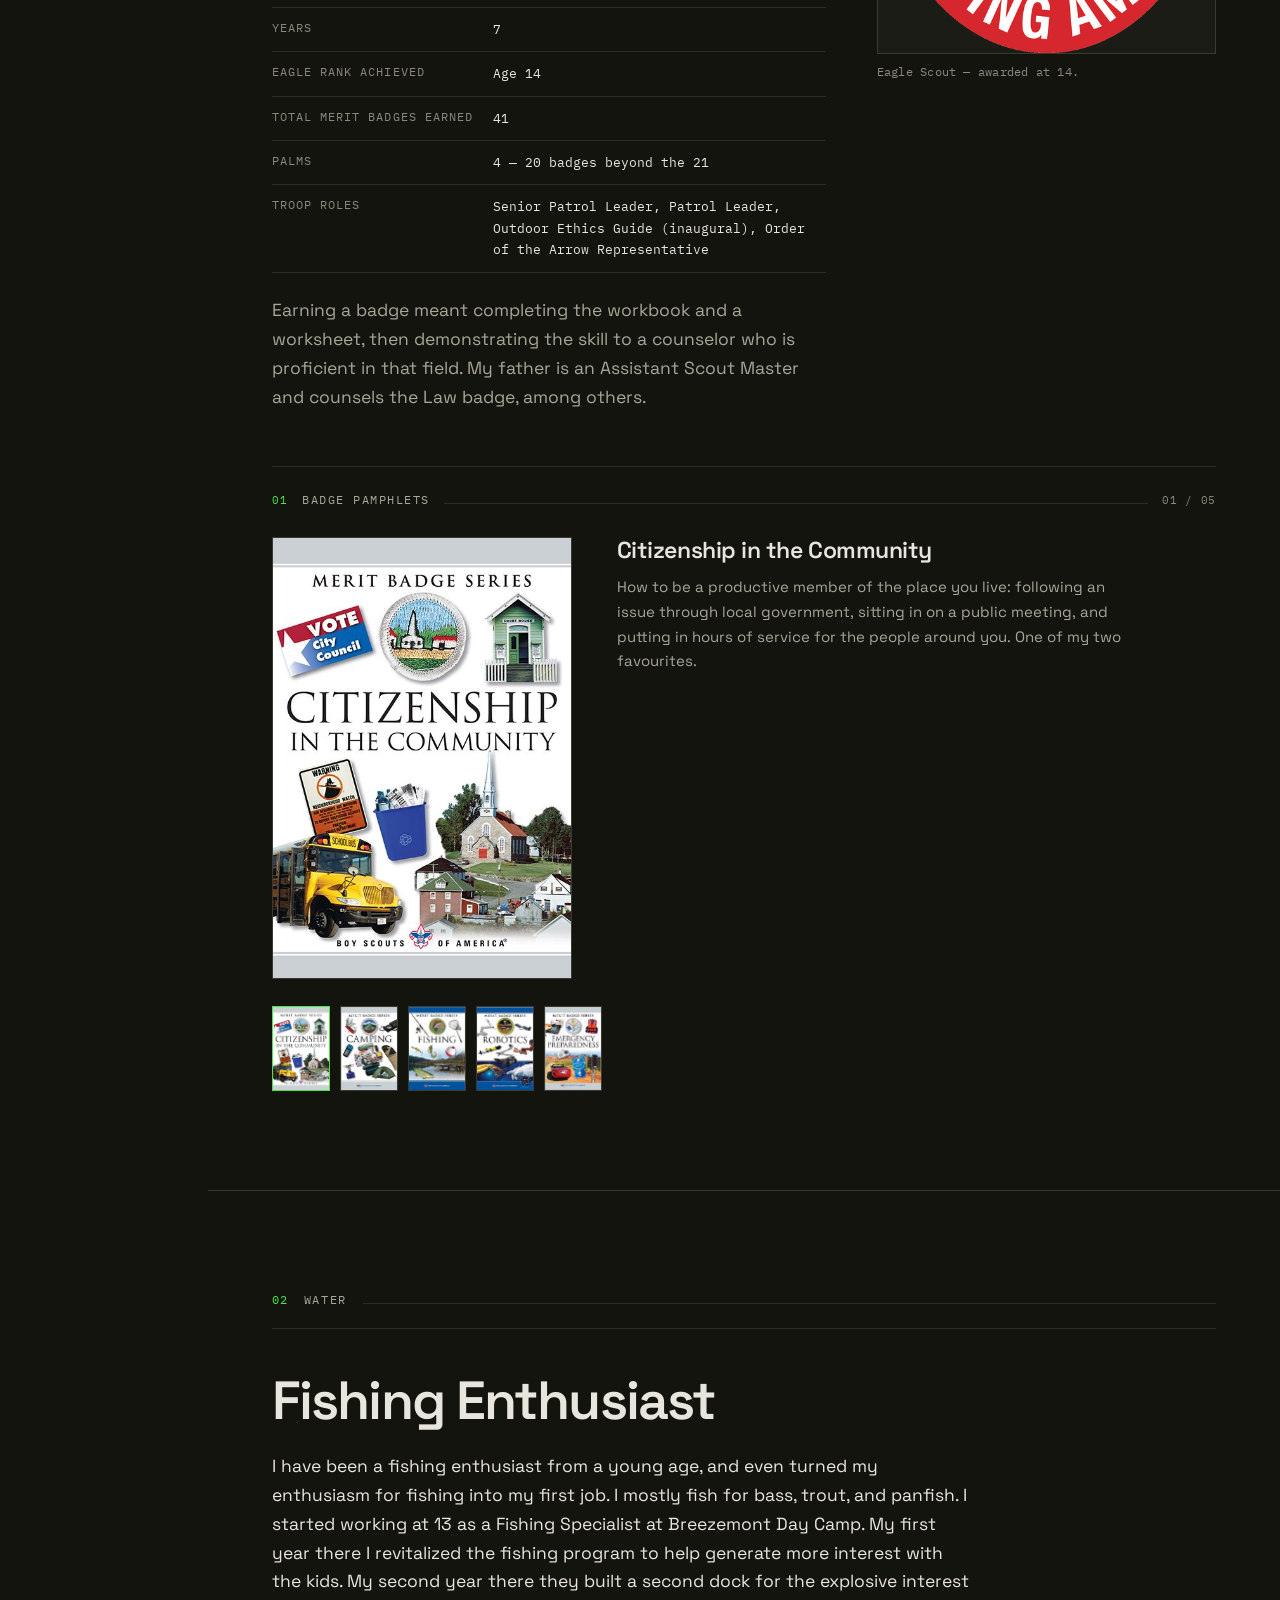
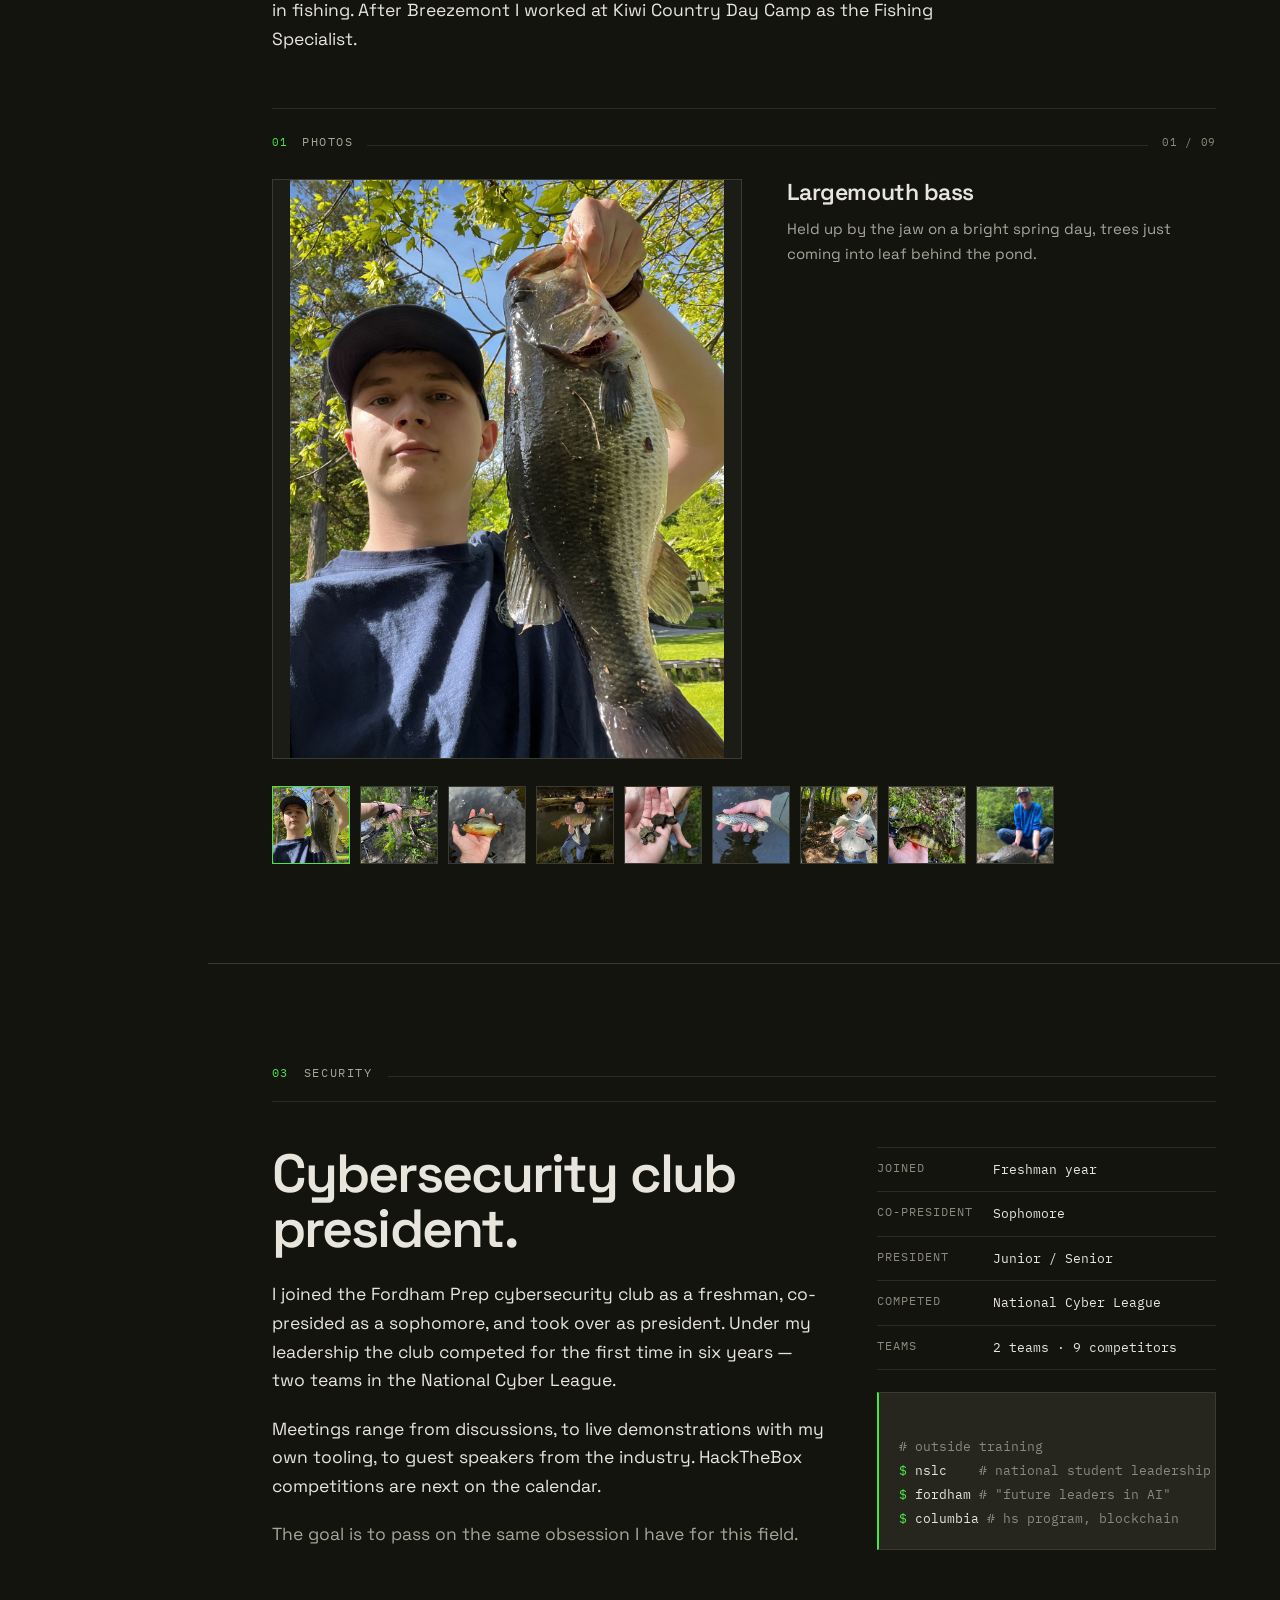
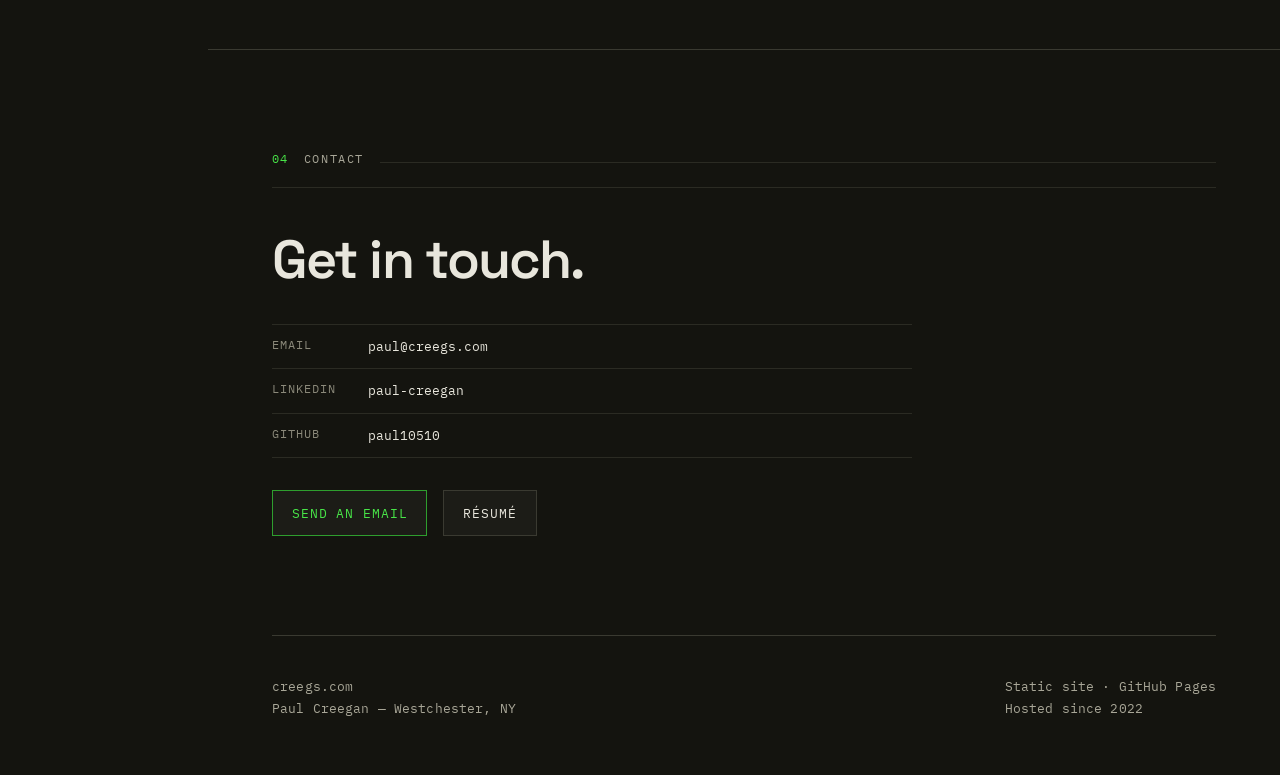
==== commit 0848f8bd: "Drop the OpenSea row from the contact list" ====
--- a/index.html
+++ b/index.html
@@ -311,7 +311,6 @@
         <div><dt>Email</dt><dd><a href="mailto:paul@creegs.com">paul@creegs.com</a></dd></div>
         <div><dt>LinkedIn</dt><dd><a href="https://www.linkedin.com/in/paul-creegan" target="_blank" rel="noopener">paul-creegan</a></dd></div>
         <div><dt>GitHub</dt><dd><a href="https://github.com/paul10510" target="_blank" rel="noopener">paul10510</a></dd></div>
-        <div><dt>OpenSea</dt><dd><a href="https://opensea.io/champpog241" target="_blank" rel="noopener">champpog241</a></dd></div>
       </div>
       <div class="contact__cta">
         <a class="btn btn--primary" href="mailto:paul@creegs.com">Send an email</a>
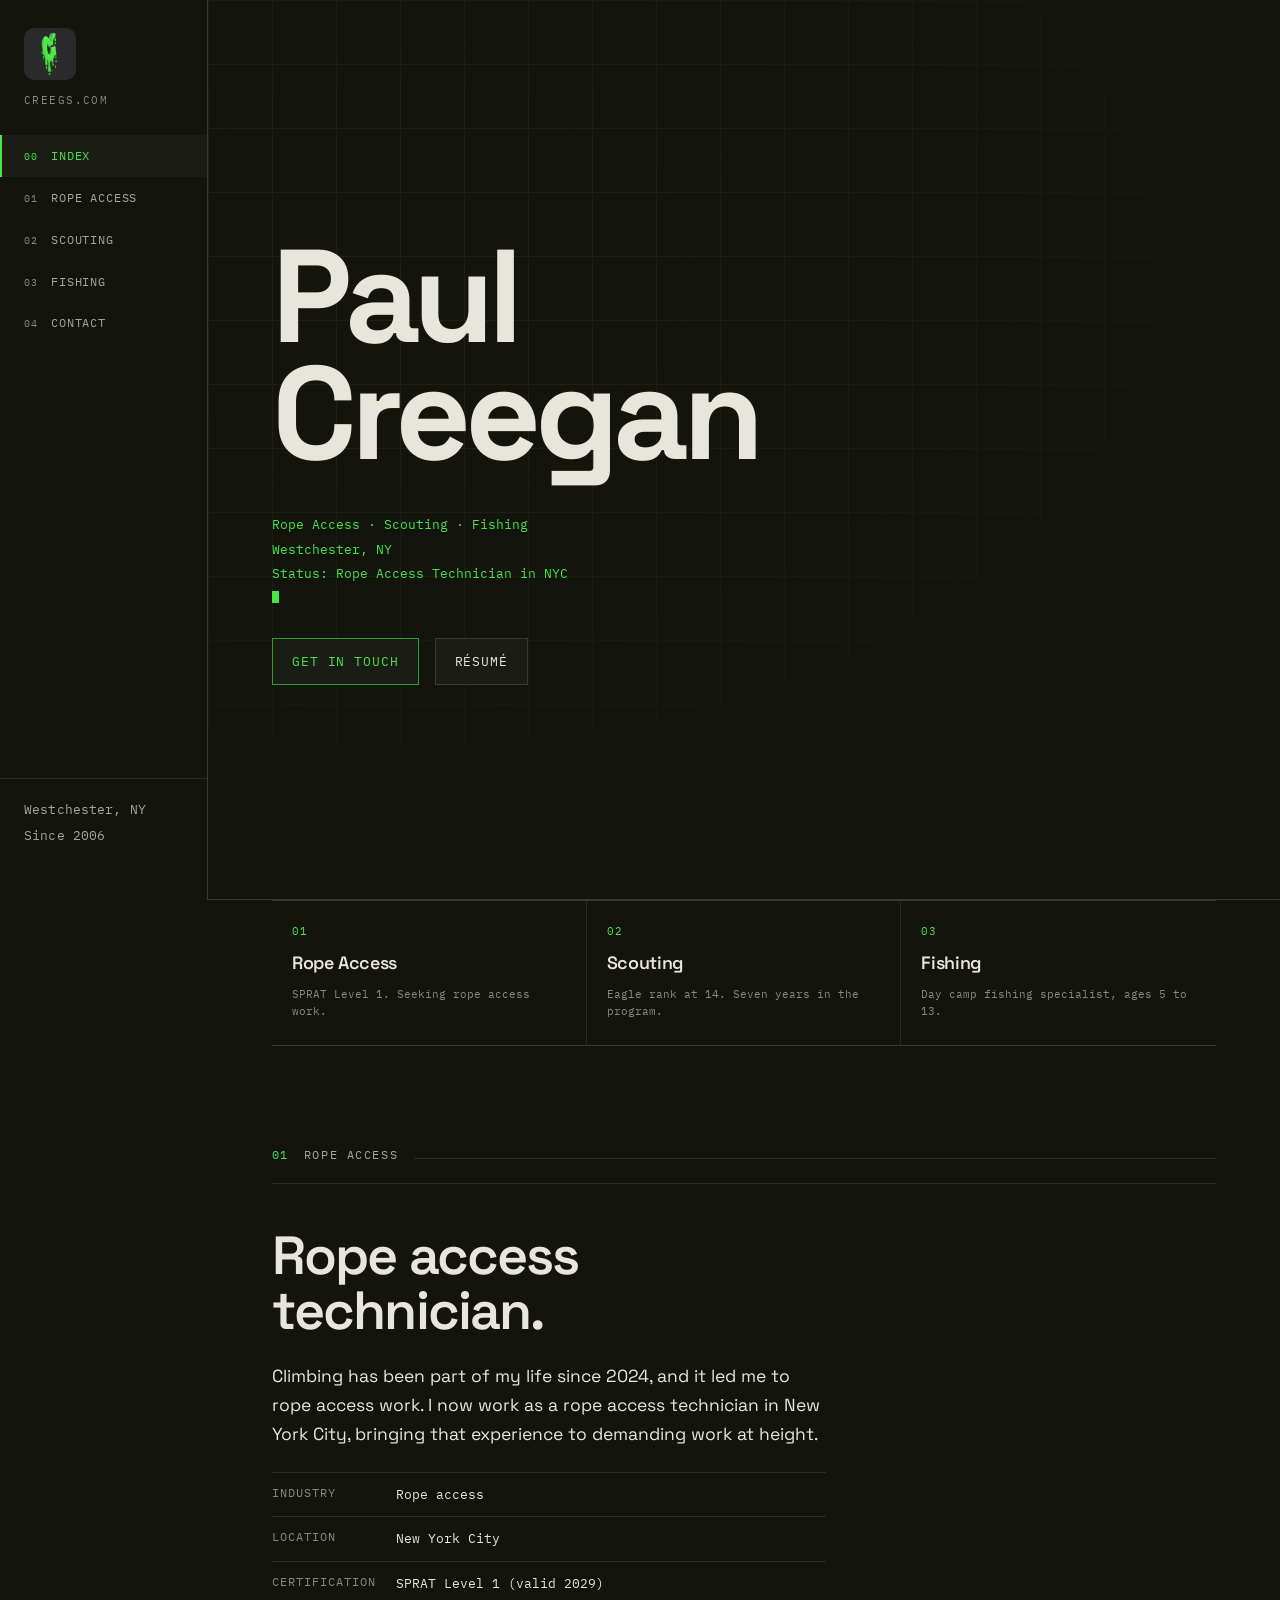
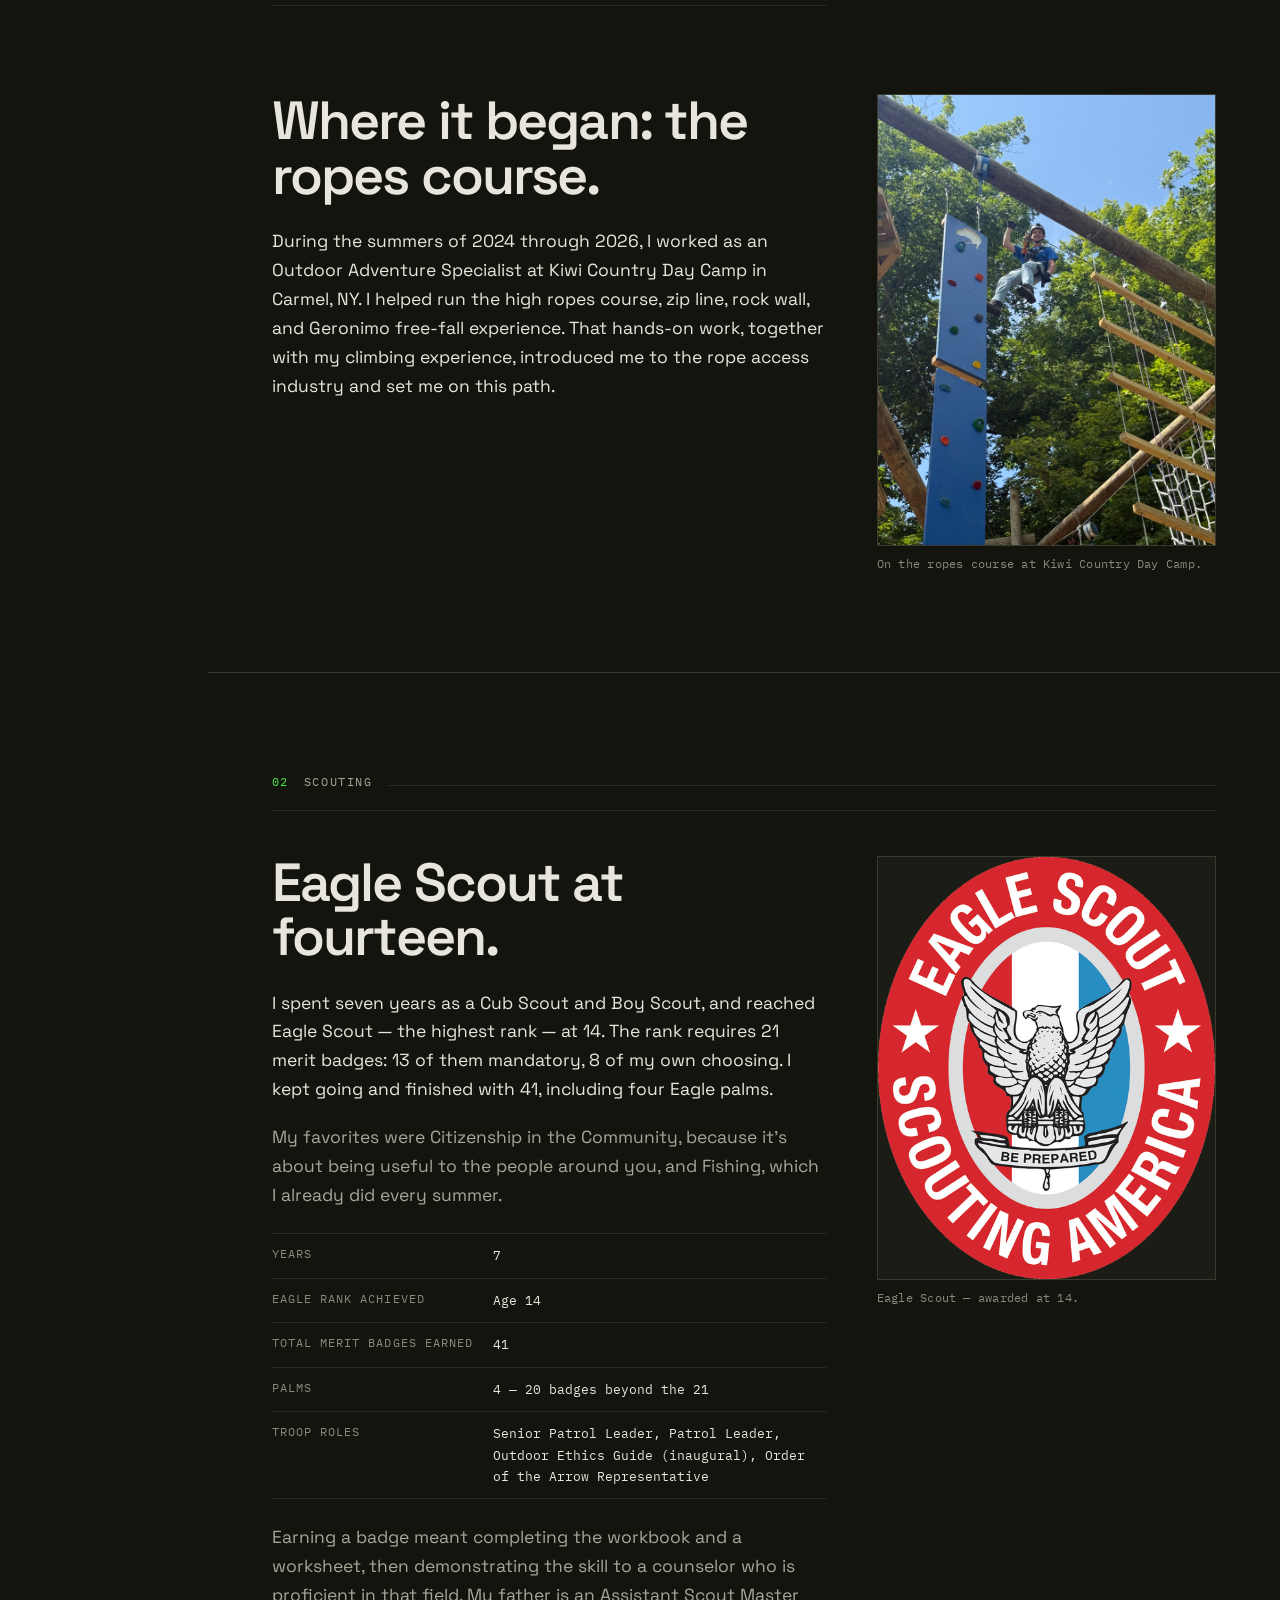
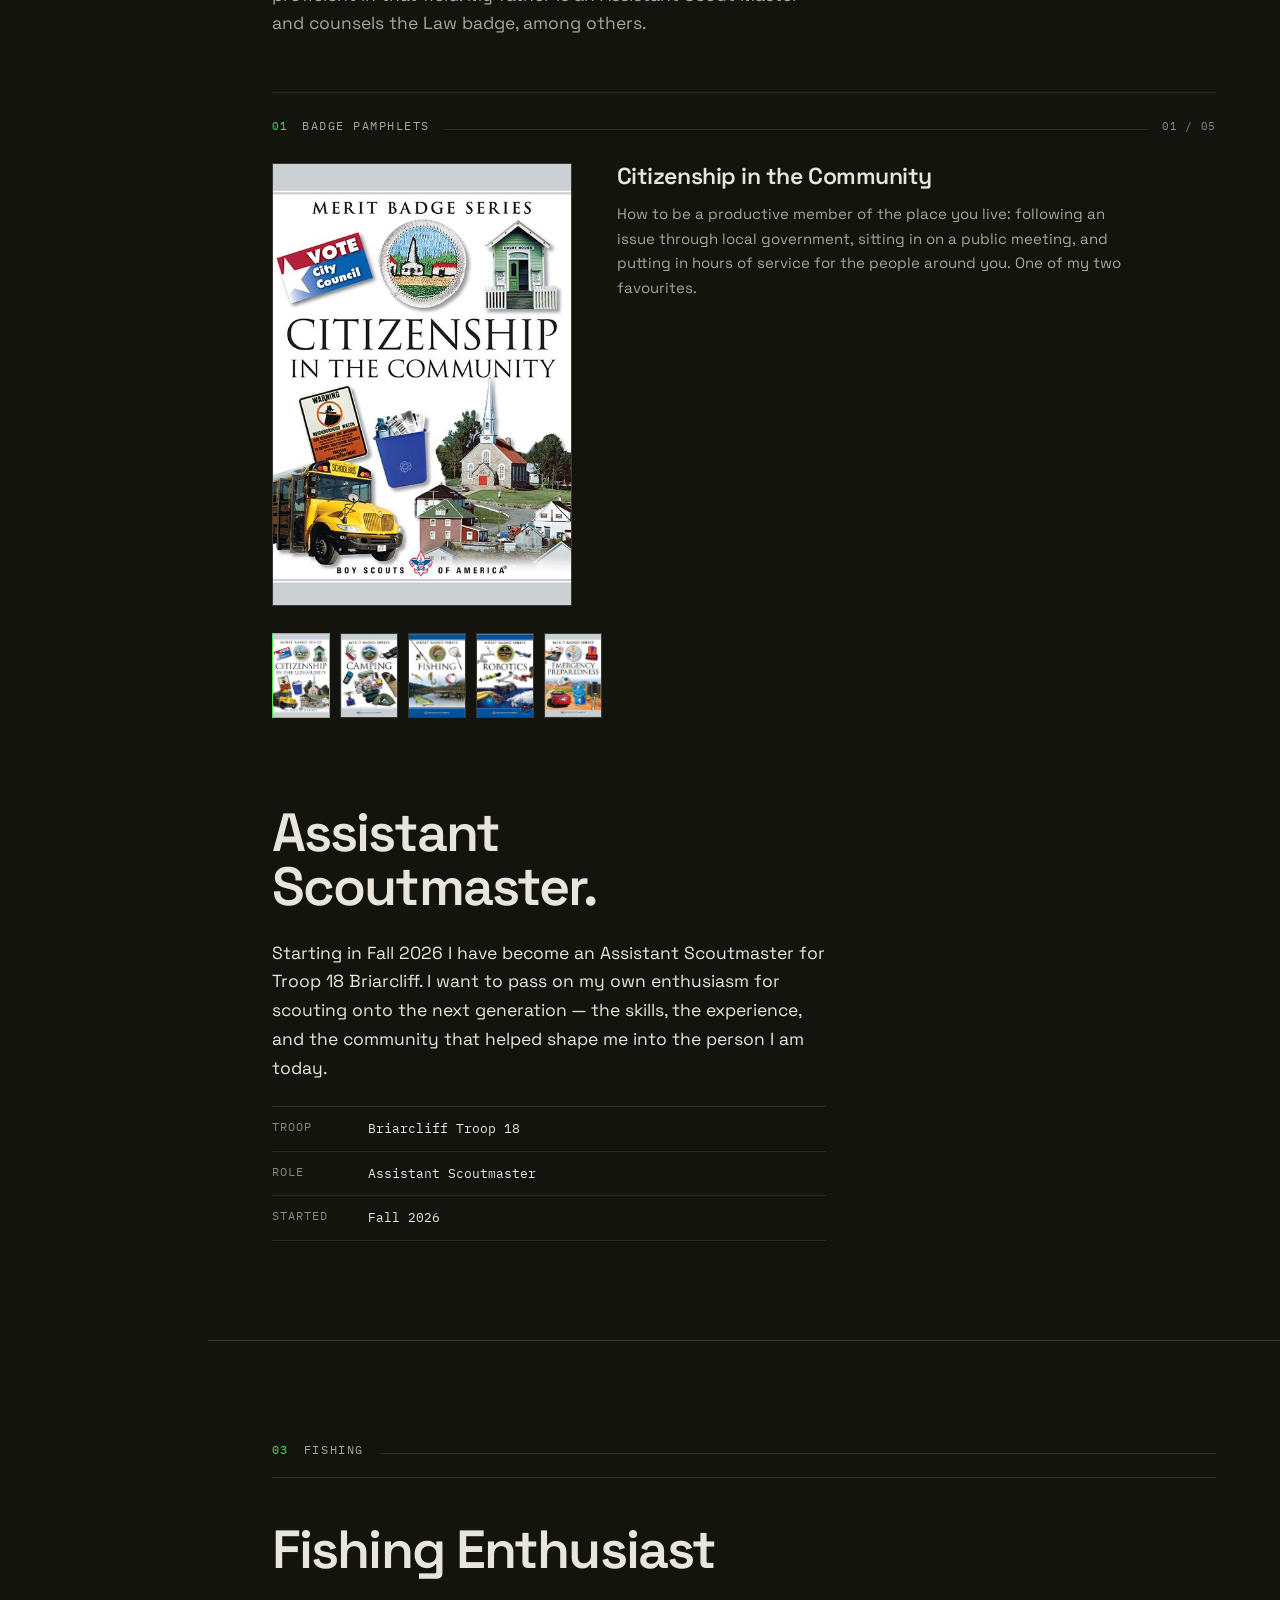
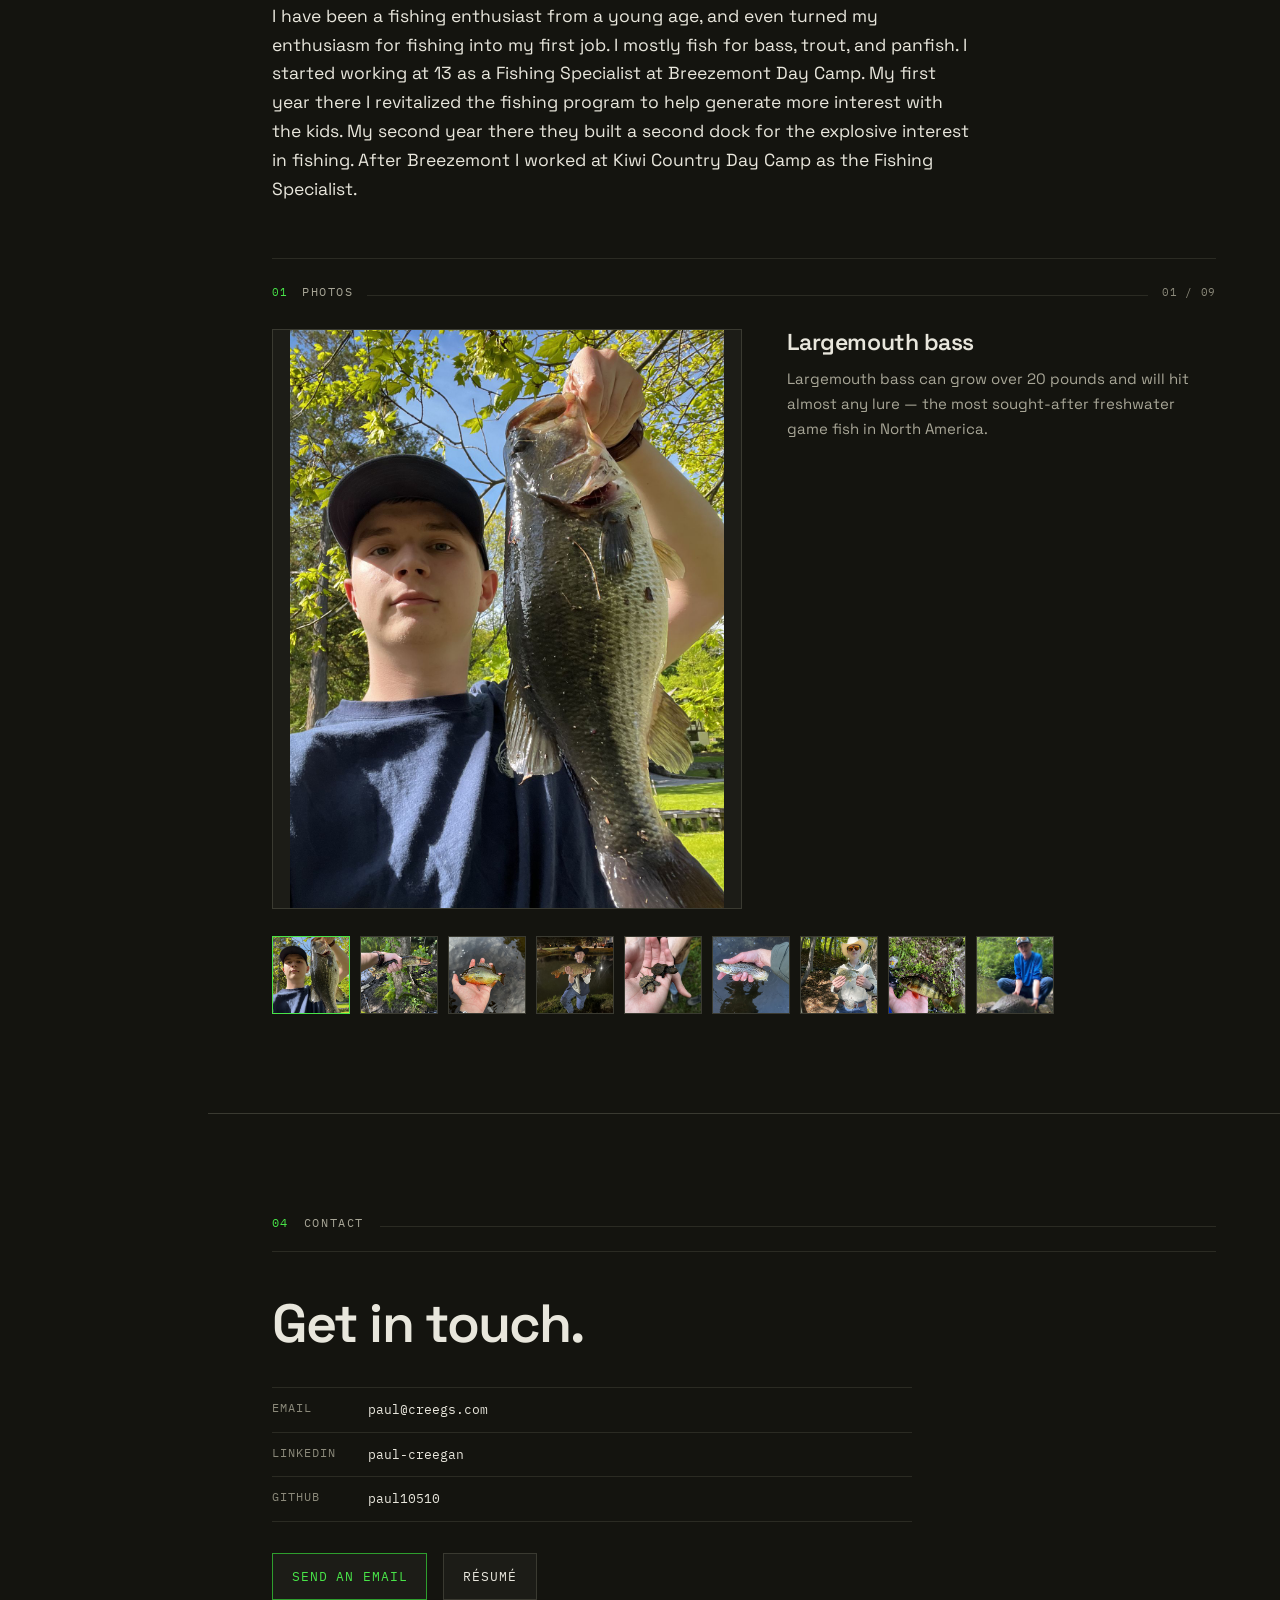
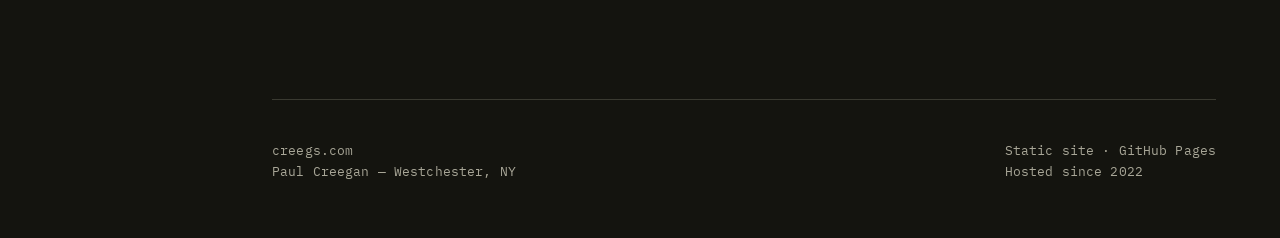
==== commit 79d68e7e: "Update personal site sections and navigation" ====
--- a/index.html
+++ b/index.html
@@ -4,7 +4,7 @@
 <meta charset="utf-8">
 <meta name="viewport" content="width=device-width, initial-scale=1">
 <title>Paul Creegan — creegs.com</title>
-<meta name="description" content="Paul Creegan — Eagle Scout, cybersecurity club president, computer builder and programmer. Westchester, NY.">
+<meta name="description" content="Paul Creegan — Eagle Scout, SPRAT Level 1 rope access technician, Outdoor Adventure Specialist, computer builder and programmer. Westchester, NY.">
 <link rel="icon" href="assets/img/favicon.ico" type="image/x-icon">
 <link rel="preconnect" href="https://fonts.googleapis.com">
 <link rel="preconnect" href="https://fonts.gstatic.com" crossorigin>
@@ -21,14 +21,14 @@
   </div>
   <nav class="rail__nav" aria-label="Sections">
     <a href="#top"><span class="n">00</span>Index</a>
-    <a href="#scout"><span class="n">01</span>Scout</a>
-    <a href="#water"><span class="n">02</span>Water</a>
-    <a href="#security"><span class="n">03</span>Security</a>
+    <a href="#rope"><span class="n">01</span>Rope Access</a>
+    <a href="#scout"><span class="n">02</span>Scouting</a>
+    <a href="#water"><span class="n">03</span>Fishing</a>
     <a href="#contact"><span class="n">04</span>Contact</a>
   </nav>
   <div class="rail__foot meta">
-    <span>westchester, ny</span>
-    <span>since 2022</span>
+    <span>Westchester, NY</span>
+    <span>Since 2006</span>
   </div>
 </aside>
 
@@ -42,9 +42,9 @@
   </div>
   <nav class="topbar__nav" aria-label="Sections">
     <a href="#top">Index</a>
-    <a href="#scout">Scout</a>
-    <a href="#water">Water</a>
-    <a href="#security">Security</a>
+    <a href="#rope">Rope Access</a>
+    <a href="#scout">Scouting</a>
+    <a href="#water">Fishing</a>
     <a href="#contact">Contact</a>
   </nav>
 </div>
@@ -70,18 +70,52 @@
 
 <div class="wrap">
   <nav class="roles" aria-label="Identities">
-    <a href="#scout"><span class="n">01</span><span class="t">Scout</span><span class="d">Eagle rank at 14. Seven years in the program.</span></a>
-    <a href="#water"><span class="n">02</span><span class="t">Fisherman</span><span class="d">Day camp fishing specialist, ages 5 to 13.</span></a>
-    <a href="#security"><span class="n">03</span><span class="t">Security</span><span class="d">Club president. National Cyber League.</span></a>
+    <a href="#rope"><span class="n">01</span><span class="t">Rope Access</span><span class="d">SPRAT Level 1. Seeking rope access work.</span></a>
+    <a href="#scout"><span class="n">02</span><span class="t">Scouting</span><span class="d">Eagle rank at 14. Seven years in the program.</span></a>
+    <a href="#water"><span class="n">03</span><span class="t">Fishing</span><span class="d">Day camp fishing specialist, ages 5 to 13.</span></a>
   </nav>
 </div>
 
-<!-- ══════════════ 01 · SCOUT ══════════════ -->
+<!-- ══════════════ 01 · ROPE ACCESS ══════════════ -->
+<section class="section" id="rope">
+  <div class="wrap">
+    <div class="section__head">
+      <span class="section__num">01</span>
+      <span class="section__label">Rope Access</span>
+      <span class="section__rule" aria-hidden="true"></span>
+    </div>
+
+    <div class="split">
+      <div class="stack">
+        <h2 class="section-title">Rope access technician.</h2>
+        <p class="prose">Climbing has been part of my life since 2024, and it led me to rope access work. I now work as a rope access technician in New York City, bringing that experience to demanding work at height.</p>
+        <div class="dl">
+          <div><dt>Industry</dt><dd>Rope access</dd></div>
+          <div><dt>Location</dt><dd>New York City</dd></div>
+          <div><dt>Certification</dt><dd>SPRAT Level 1 (valid 2029)</dd></div>
+        </div>
+      </div>
+    </div>
+
+    <div class="split" style="margin-top: clamp(48px, 7vw, 88px);">
+      <div class="stack">
+        <h2 class="section-title">Where it began: the ropes course.</h2>
+        <p class="prose">During the summers of 2024 through 2026, I worked as an Outdoor Adventure Specialist at Kiwi Country Day Camp in Carmel, NY. I helped run the high ropes course, zip line, rock wall, and Geronimo free-fall experience. That hands-on work, together with my climbing experience, introduced me to the rope access industry and set me on this path.</p>
+      </div>
+      <figure>
+        <img src="assets/img/ropes-course.jpg" alt="Climber on an elevated ropes course at Kiwi Country Day Camp" loading="lazy">
+        <figcaption>On the ropes course at Kiwi Country Day Camp.</figcaption>
+      </figure>
+    </div>
+  </div>
+</section>
+
+<!-- ══════════════ 02 · SCOUT ══════════════ -->
 <section class="section" id="scout">
   <div class="wrap">
     <div class="section__head">
-      <span class="section__num">01</span>
-      <span class="section__label">Scout</span>
+      <span class="section__num">02</span>
+      <span class="section__label">Scouting</span>
       <span class="section__rule" aria-hidden="true"></span>
     </div>
 
@@ -166,15 +200,27 @@
         </button>
       </div>
     </div>
-  </div>
-</section>
-
-<!-- ══════════════ 02 · WATER ══════════════ -->
+
+  <div class="split" style="margin-top: clamp(48px, 7vw, 88px);">
+    <div class="stack">
+      <h2 class="section-title">Assistant Scoutmaster.</h2>
+      <p class="prose">Starting in Fall 2026 I have become an Assistant Scoutmaster for Troop 18 Briarcliff. I want to pass on my own enthusiasm for scouting onto the next generation — the skills, the experience, and the community that helped shape me into the person I am today.</p>
+      <div class="dl">
+        <div><dt>Troop</dt><dd>Briarcliff Troop 18</dd></div>
+        <div><dt>Role</dt><dd>Assistant Scoutmaster</dd></div>
+        <div><dt>Started</dt><dd>Fall 2026</dd></div>
+      </div>
+    </div>
+  </div>
+</div>
+</section>
+
+<!-- ══════════════ 03 · WATER ══════════════ -->
 <section class="section" id="water">
   <div class="wrap">
     <div class="section__head">
-      <span class="section__num">02</span>
-      <span class="section__label">Water</span>
+      <span class="section__num">03</span>
+      <span class="section__label">Fishing</span>
       <span class="section__rule" aria-hidden="true"></span>
     </div>
 
@@ -197,7 +243,7 @@
         </figure>
         <div class="gallery__meta">
           <h3 id="photosTitle">Largemouth bass</h3>
-          <p id="photosCaption">Held up by the jaw on a bright spring day, trees just coming into leaf behind the pond.</p>
+          <p id="photosCaption">Largemouth bass can grow over 20 pounds and will hit almost any lure — the most sought-after freshwater game fish in North America.</p>
         </div>
       </div>
 
@@ -205,92 +251,57 @@
         <button class="gallery__thumb is-active" type="button" aria-pressed="true"
           data-src="assets/img/fishing-1619.jpg" data-alt="A largemouth bass held up by the lower jaw"
           data-title="Largemouth bass"
-          data-desc="Held up by the jaw on a bright spring day, trees just coming into leaf behind the pond.">
+          data-desc="Largemouth bass can grow over 20 pounds and will hit almost any lure — they are the most sought-after freshwater game fish in North America.">
           <img src="assets/img/fishing-1619.jpg" alt="" loading="lazy" width="76" height="76">
         </button>
         <button class="gallery__thumb" type="button" aria-pressed="false"
           data-src="assets/img/fishing-1662.jpg" data-alt="A chain pickerel held by the lower jaw"
           data-title="Chain pickerel"
-          data-desc="Lipped on the mossy bank of a creek, rod and tackle bag on the ground beside it.">
+          data-desc="Chain pickerel have needle-sharp teeth and ambush prey like miniature pike — they can bite through mono line in a heartbeat.">
           <img src="assets/img/fishing-1662.jpg" alt="" loading="lazy" width="76" height="76">
         </button>
         <button class="gallery__thumb" type="button" aria-pressed="false"
           data-src="assets/img/fishing-1831.jpg" data-alt="A redbreast sunfish resting in an open palm"
           data-title="Redbreast sunfish"
-          data-desc="Small enough to sit in one hand, held over the water it came from.">
+          data-desc="Redbreast sunfish get their name from a bright orange-red belly and are one of the most colorful sunfish in North America.">
           <img src="assets/img/fishing-1831.jpg" alt="" loading="lazy" width="76" height="76">
         </button>
         <button class="gallery__thumb" type="button" aria-pressed="false"
           data-src="assets/img/fishing-3554.jpg" data-alt="A common carp held with both hands at night"
           data-title="Common carp"
-          data-desc="Taken at night off a suburban pond, streetlight glare on the water behind it.">
+          data-desc="Common carp can live over 40 years and weigh more than 80 pounds — they were introduced to the U.S. in the 1870s for food fish.">
           <img src="assets/img/fishing-3554.jpg" alt="" loading="lazy" width="76" height="76">
         </button>
         <button class="gallery__thumb" type="button" aria-pressed="false"
           data-src="assets/img/fishing-3598.jpg" data-alt="Two baby snapping turtles held in a cupped palm"
           data-title="Baby snappers"
-          data-desc="Two hatchlings, small enough to share a palm, found on the grass near the water.">
+          data-desc="Baby snapping turtles start life as tiny hatchlings about an inch long — by adulthood they can weigh over 50 pounds.">
           <img src="assets/img/fishing-3598.jpg" alt="" loading="lazy" width="76" height="76">
         </button>
         <button class="gallery__thumb" type="button" aria-pressed="false"
           data-src="assets/img/fishing-4005.jpg" data-alt="A brown trout held by the lower jaw over dark stream water"
           data-title="Brown trout"
-          data-desc="Spotted and red-flecked, held over the water it came from before going back.">
+          data-desc="Brown trout have red and black spots with orange-edged spots and prefer cold, clear streams — they are not native to North America.">
           <img src="assets/img/fishing-4005.jpg" alt="" loading="lazy" width="76" height="76">
         </button>
         <button class="gallery__thumb" type="button" aria-pressed="false"
           data-src="assets/img/fishing-4387.jpg" data-alt="A crappie held horizontally with both hands in a sunlit forest"
           data-title="Crappie"
-          data-desc="Held up by the lip in full summer leaf, the boat just out of frame at the water's edge.">
+          data-desc="Crappie are one of the most popular panfish — black crappie have dark blotches while white crappie have vertical bars.">
           <img src="assets/img/fishing-4387.jpg" alt="" loading="lazy" width="76" height="76">
         </button>
         <button class="gallery__thumb" type="button" aria-pressed="false"
           data-src="assets/img/fishing-4394.jpg" data-alt="A yellow perch held in an open palm on a vegetated bank"
           data-title="Yellow perch"
-          data-desc="Six to eight dark bars down the flank and orange fins, held on the bank with the rod on the ground.">
+          data-desc="Yellow perch travel in schools and are named for their bright yellow-gold bodies with six to eight dark vertical bars.">
           <img src="assets/img/fishing-4394.jpg" alt="" loading="lazy" width="76" height="76">
         </button>
         <button class="gallery__thumb" type="button" aria-pressed="false"
-          data-src="assets/img/fishing-4539.jpg" data-alt="An alligator snapping turtle held on a rocky riverbank"
-          data-title="Alligator snapping turtle"
-          data-desc="The one that got away from the kids' lines — relocated off a rocky bank to a lake where it won't bother anyone.">
+          data-src="assets/img/fishing-4539.jpg" data-alt="A huge common snapping turtle held on a rocky riverbank"
+          data-title="Common snapping turtle"
+          data-desc="This is a huge common snapping turtle — they have powerful jaws, a long tail, and can live over 50 years in the wild.">
           <img src="assets/img/fishing-4539.jpg" alt="" loading="lazy" width="76" height="76">
         </button>
-      </div>
-    </div>
-  </div>
-</section>
-
-<!-- ══════════════ 03 · SECURITY ══════════════ -->
-<section class="section" id="security">
-  <div class="wrap">
-    <div class="section__head">
-      <span class="section__num">03</span>
-      <span class="section__label">Security</span>
-      <span class="section__rule" aria-hidden="true"></span>
-    </div>
-
-    <div class="split">
-      <div class="stack">
-        <h2 class="section-title">Cybersecurity club president.</h2>
-        <p class="prose">I joined the Fordham Prep cybersecurity club as a freshman, co-presided as a sophomore, and took over as president. Under my leadership the club competed for the first time in six years — two teams in the National Cyber League.</p>
-        <p class="prose">Meetings range from discussions, to live demonstrations with my own tooling, to guest speakers from the industry. HackTheBox competitions are next on the calendar.</p>
-        <p class="prose prose--dim">The goal is to pass on the same obsession I have for this field.</p>
-      </div>
-
-      <div class="stack">
-        <div class="dl">
-          <div><dt>Joined</dt><dd>Freshman year</dd></div>
-          <div><dt>Co-President</dt><dd>Sophomore</dd></div>
-          <div><dt>President</dt><dd>Junior / Senior</dd></div>
-          <div><dt>Competed</dt><dd>National Cyber League</dd></div>
-          <div><dt>Teams</dt><dd>2 teams · 9 competitors</dd></div>
-        </div>
-        <div class="terminal" aria-label="Terminal readout of outside training">
-<span class="c"># outside training</span>
-<span class="k">$</span> nslc    <span class="c"># national student leadership conf, DC</span>
-<span class="k">$</span> fordham <span class="c"># "future leaders in AI"</span>
-<span class="k">$</span> columbia <span class="c"># hs program, blockchain</span></div>
       </div>
     </div>
   </div>
--- a/assets/css/main.css
+++ b/assets/css/main.css
@@ -334,7 +334,8 @@
 figure { margin: 0; }
 
 figure img,
-figure video {
+figure video,
+figure svg {
   width: 100%;
   border: 1px solid var(--rule);
   background: var(--panel);
@@ -570,7 +571,7 @@
    ============================================================ */
 .roles {
   display: grid;
-  grid-template-columns: repeat(3, 1fr);
+  grid-template-columns: repeat(3, minmax(0, 1fr));
   border-top: 1px solid var(--rule);
   border-bottom: 1px solid var(--rule);
 }
@@ -673,8 +674,7 @@
   html { scroll-padding-top: 92px; }
 
   .hero { min-height: auto; padding-top: clamp(40px, 8vh, 72px); }
-  /* three identity cards still fit side by side with the rail gone; a
-     2-column intermediate would leave a lone card in the second row */
+  /* four identity cards fit side by side with the rail gone */
 }
 
 @media (max-width: 760px) {
